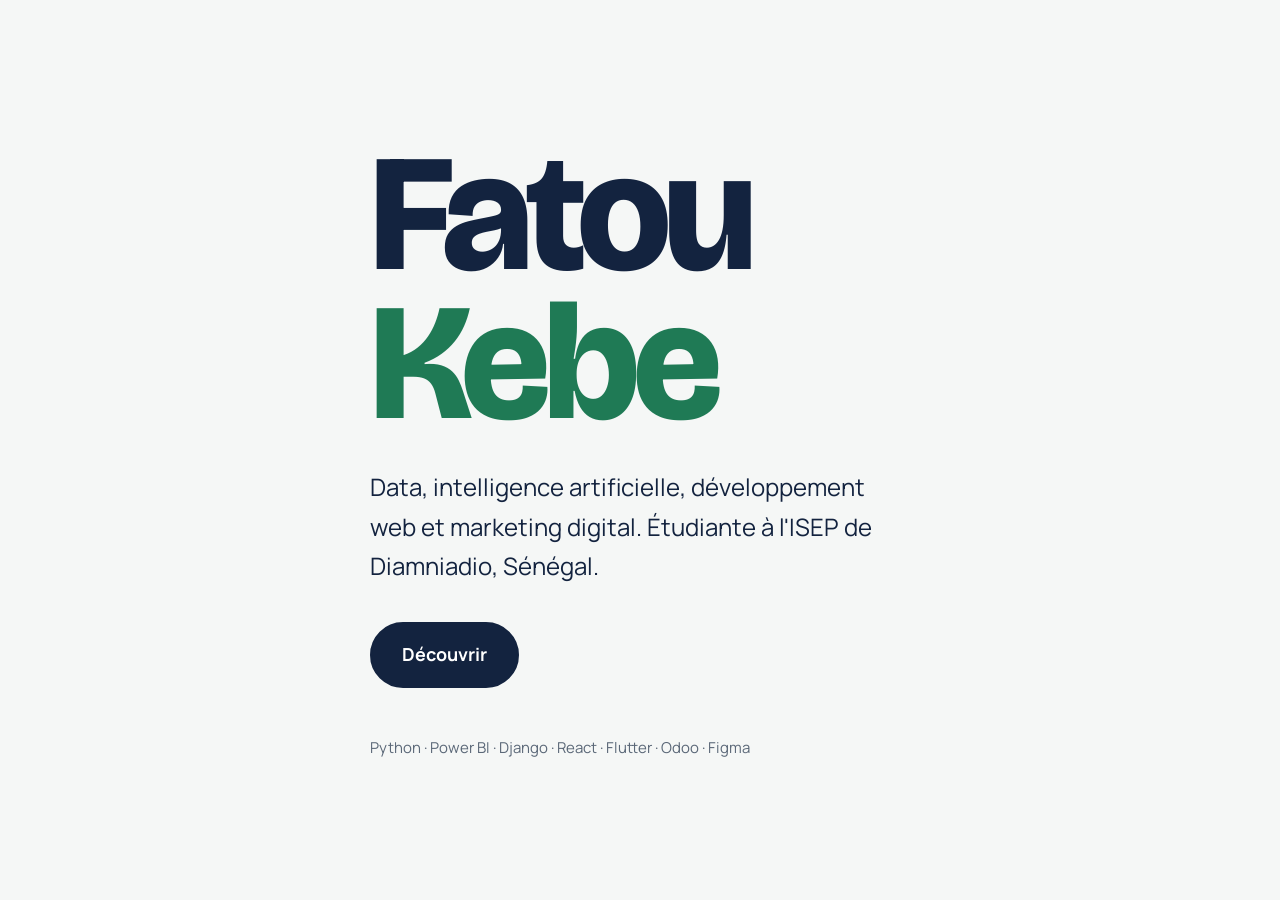
==== index.html @ 516ce87c "Nouveau portfolio : 5 pages, projets, competences, contact" ====
<!doctype html>
<html lang="fr">
<head>
<meta charset="utf-8">
<meta name="viewport" content="width=device-width, initial-scale=1">
<title>Fatou Kebe · Portfolio</title>
<meta name="description" content="Portfolio de Fatou Kebe, étudiante en Analyse de Performance Digitale à l'ISEP de Diamniadio : data, IA, développement web et mobile, ERP et marketing digital.">
<link rel="preconnect" href="https://fonts.googleapis.com">
<link rel="preconnect" href="https://fonts.gstatic.com" crossorigin>
<link href="https://fonts.googleapis.com/css2?family=Bricolage+Grotesque:opsz,wght@12..96,500;12..96,700;12..96,800&family=Manrope:wght@400;500;700&display=swap" rel="stylesheet">
<link rel="stylesheet" href="style.css">
</head>
<body>
<main class="splash">
  <div class="box">
    <h1>Fatou<span class="ln2">Kebe</span></h1>
    <p>Data, intelligence artificielle, développement web et marketing digital. Étudiante à l'ISEP de Diamniadio, Sénégal.</p>
    <a class="btn main" href="accueil.html">Découvrir</a>
    <div class="tags">Python · Power BI · Django · React · Flutter · Odoo · Figma</div>
  </div>
</main>
</body>
</html>
---- style.css ----
:root{
  --paper:#F5F7F6;
  --ink:#13233F;
  --muted:#5B6878;
  --baobab:#1F7A55;
  --sand:#E7DCC4;
  --line:#D6DDE3;
  --card:#FFFFFF;
}
*{box-sizing:border-box}
html{scroll-behavior:smooth}
@media (prefers-reduced-motion:reduce){html{scroll-behavior:auto}*{animation:none!important;transition:none!important}}
body{margin:0;background:var(--paper);color:var(--ink);font:400 17px/1.65 Manrope,system-ui,sans-serif}
a{color:var(--baobab);text-underline-offset:3px}
a:focus-visible,button:focus-visible{outline:3px solid var(--baobab);outline-offset:3px;border-radius:4px}
.wrap{max-width:1080px;margin:0 auto;padding:0 24px}
h1,h2,h3{font-family:"Bricolage Grotesque",sans-serif;line-height:1.1;margin:0}

/* nav */
nav{display:flex;justify-content:space-between;align-items:center;padding:22px 0}
nav .mark{font:800 20px "Bricolage Grotesque",sans-serif;color:var(--ink);text-decoration:none}
nav ul{display:flex;gap:22px;list-style:none;margin:0;padding:0}
nav ul a{color:var(--ink);text-decoration:none;font-weight:500}
nav ul a:hover{color:var(--baobab)}

/* hero */
.hero{padding:56px 0 72px;display:grid;grid-template-columns:1.5fr 1fr;gap:48px;align-items:end}
.hero h1{font-size:clamp(56px,10vw,132px);font-weight:800;letter-spacing:-.035em;line-height:.92}
.hero h1 span{display:block}
.hero h1 .ln2{color:var(--baobab)}
.hero .lead{font-size:20px;max-width:34ch;margin:0 0 22px}
.hero .where{color:var(--muted);margin:0 0 26px}
.btns{display:flex;flex-wrap:wrap;gap:12px}
.btn{display:inline-block;padding:12px 20px;border-radius:999px;font-weight:700;text-decoration:none;border:2px solid var(--ink);color:var(--ink)}
.btn.main{background:var(--ink);color:#fff}
.btn:hover{background:var(--baobab);border-color:var(--baobab);color:#fff}

/* figures strip */
.figures{border-top:2px solid var(--ink);border-bottom:1px solid var(--line);display:grid;grid-template-columns:repeat(3,1fr)}
.figures div{padding:22px 0}
.figures div+div{padding-left:24px;border-left:1px solid var(--line)}
.figures b{display:block;font:800 34px "Bricolage Grotesque",sans-serif}
.figures small{color:var(--muted);font-size:15px}

section{padding:88px 0 0}
.head{display:grid;grid-template-columns:1fr 2fr;gap:48px;margin-bottom:36px}
.head h2{font-size:clamp(34px,4.5vw,52px);letter-spacing:-.02em}
.head p{margin:6px 0 0;color:var(--muted);max-width:60ch}

/* projects */
.proj{display:grid;grid-template-columns:1fr 2fr;gap:48px;padding:30px 0;border-top:1px solid var(--line)}
.proj:last-child{border-bottom:1px solid var(--line)}
.proj h3{font-size:28px;letter-spacing:-.01em}
.proj .ctx{color:var(--muted);font-size:15px;margin-top:8px}
.proj p{margin:0 0 12px;max-width:62ch}
.stack{display:flex;flex-wrap:wrap;gap:8px;list-style:none;padding:0;margin:0}
.stack li{font-size:14px;font-weight:500;padding:3px 11px;border-radius:999px;background:var(--sand)}
.proj.feature{background:var(--ink);color:#fff;border:0;border-radius:20px;padding:40px;margin-bottom:8px}
.proj.feature .ctx{color:#B9C6D6}
.proj.feature .stack li{background:#25385C;color:#fff}
.proj.feature .num{font:800 64px/1 "Bricolage Grotesque",sans-serif;color:#7FD3A8;margin-top:22px}
.proj.feature .num small{display:block;font:500 14px Manrope,sans-serif;color:#B9C6D6;margin-top:6px}

/* skills */
.skills{display:grid;grid-template-columns:repeat(2,1fr);gap:0 48px}
.skill{padding:20px 0;border-top:1px solid var(--line)}
.skill h3{font-size:20px;margin-bottom:10px}

/* timeline */
.time{list-style:none;padding:0;margin:0;border-left:2px solid var(--ink)}
.time li{position:relative;padding:0 0 30px 28px}
.time li::before{content:"";position:absolute;left:-8px;top:8px;width:14px;height:14px;border-radius:50%;background:var(--paper);border:3px solid var(--baobab)}
.time .yr{font-weight:700;color:var(--baobab)}
.time h3{font-size:22px;margin:2px 0 4px}
.time p{margin:0;color:var(--muted)}

/* contact */
.contact{margin:96px 0 0;background:var(--baobab);color:#fff;border-radius:24px;padding:56px 48px;display:grid;grid-template-columns:1.2fr 1fr;gap:40px;align-items:center}
.contact h2{font-size:clamp(34px,5vw,56px);letter-spacing:-.02em}
.contact ul{list-style:none;margin:0;padding:0;font-size:18px}
.contact li{padding:10px 0;border-bottom:1px solid rgba(255,255,255,.35)}
.contact a{color:#fff;font-weight:700}
.contact span{display:block;font-size:14px;opacity:.8}
footer{padding:36px 0 48px;color:var(--muted);font-size:14px}

@media (max-width:820px){
  .hero,.head,.proj,.contact{grid-template-columns:1fr;gap:18px}
  .skills{grid-template-columns:1fr}
  .figures{grid-template-columns:1fr}
  .figures div+div{padding-left:0;border-left:0;border-top:1px solid var(--line)}
  nav ul{gap:14px;font-size:15px}
  .proj.feature{padding:28px 22px}
  .contact{padding:36px 24px}
  section{padding-top:64px}
}
@media (max-width:480px){nav{flex-direction:column;align-items:flex-start;gap:10px}nav ul{flex-wrap:wrap;gap:6px 16px}}

/* multi-page additions */
nav ul a[aria-current="page"]{color:var(--baobab);text-decoration:underline;text-decoration-thickness:2px}
.splash{min-height:100vh;display:grid;place-items:center;text-align:left;padding:24px}
.splash .box{max-width:900px}
.splash h1{font-size:clamp(64px,13vw,170px);font-weight:800;letter-spacing:-.04em;line-height:.9}
.splash h1 .ln2{display:block;color:var(--baobab)}
.splash p{font-size:clamp(18px,2.4vw,24px);max-width:36ch;margin:28px 0 36px}
.splash .btn.main{font-size:18px;padding:16px 30px}
.splash .tags{margin-top:48px;color:var(--muted);font-size:15px}
@media (prefers-reduced-motion:no-preference){
 .splash .box>*{animation:rise .7s cubic-bezier(.2,.7,.2,1) both}
 .splash .box>*:nth-child(2){animation-delay:.12s}.splash .box>*:nth-child(3){animation-delay:.24s}.splash .box>*:nth-child(4){animation-delay:.36s}
 @keyframes rise{from{opacity:0;transform:translateY(18px)}to{opacity:1;transform:none}}
}
.pagehead{padding:48px 0 8px}
.pagehead h1{font-size:clamp(48px,8vw,96px);font-weight:800;letter-spacing:-.03em}
.pagehead p{color:var(--muted);font-size:19px;max-width:58ch;margin:16px 0 0}
.about{display:grid;grid-template-columns:1fr 2fr;gap:48px;padding:72px 0 0}
.about h2{font-size:clamp(30px,4vw,44px)}
.about p{margin:0 0 14px;max-width:62ch}
.go{display:grid;grid-template-columns:repeat(3,1fr);gap:0;margin-top:72px;border-top:2px solid var(--ink)}
.go a{display:block;padding:26px 24px 26px 0;text-decoration:none;color:var(--ink);border-bottom:1px solid var(--line)}
.go a+a{padding-left:24px;border-left:1px solid var(--line)}
.go a b{display:block;font:700 26px "Bricolage Grotesque",sans-serif;margin-bottom:6px}
.go a span{color:var(--muted)}
.go a:hover b{color:var(--baobab)}
.skill p{margin:0 0 12px;color:var(--muted);font-size:16px;max-width:52ch}
.modules{margin-top:24px}
.modules dl{margin:0;display:grid;grid-template-columns:1fr 2fr;gap:0 48px}
.modules dt{font-weight:700;padding:16px 0;border-top:1px solid var(--line)}
.modules dd{margin:0;padding:16px 0;border-top:1px solid var(--line);color:var(--muted)}
.clist{list-style:none;margin:40px 0 0;padding:0;display:grid;grid-template-columns:repeat(2,1fr);gap:0 48px}
.clist li{padding:24px 0;border-top:1px solid var(--line)}
.clist .k{display:block;color:var(--muted);font-size:15px;margin-bottom:4px}
.clist a,.clist .v{font:700 24px "Bricolage Grotesque",sans-serif;color:var(--ink);text-decoration:none;word-break:break-word}
.clist a:hover{color:var(--baobab);text-decoration:underline}
.clist small{display:block;color:var(--muted);margin-top:6px}
@media (max-width:820px){.about,.modules dl,.clist{grid-template-columns:1fr;gap:12px}.modules dl{gap:0}.go{grid-template-columns:1fr}.go a+a{padding-left:0;border-left:0}}
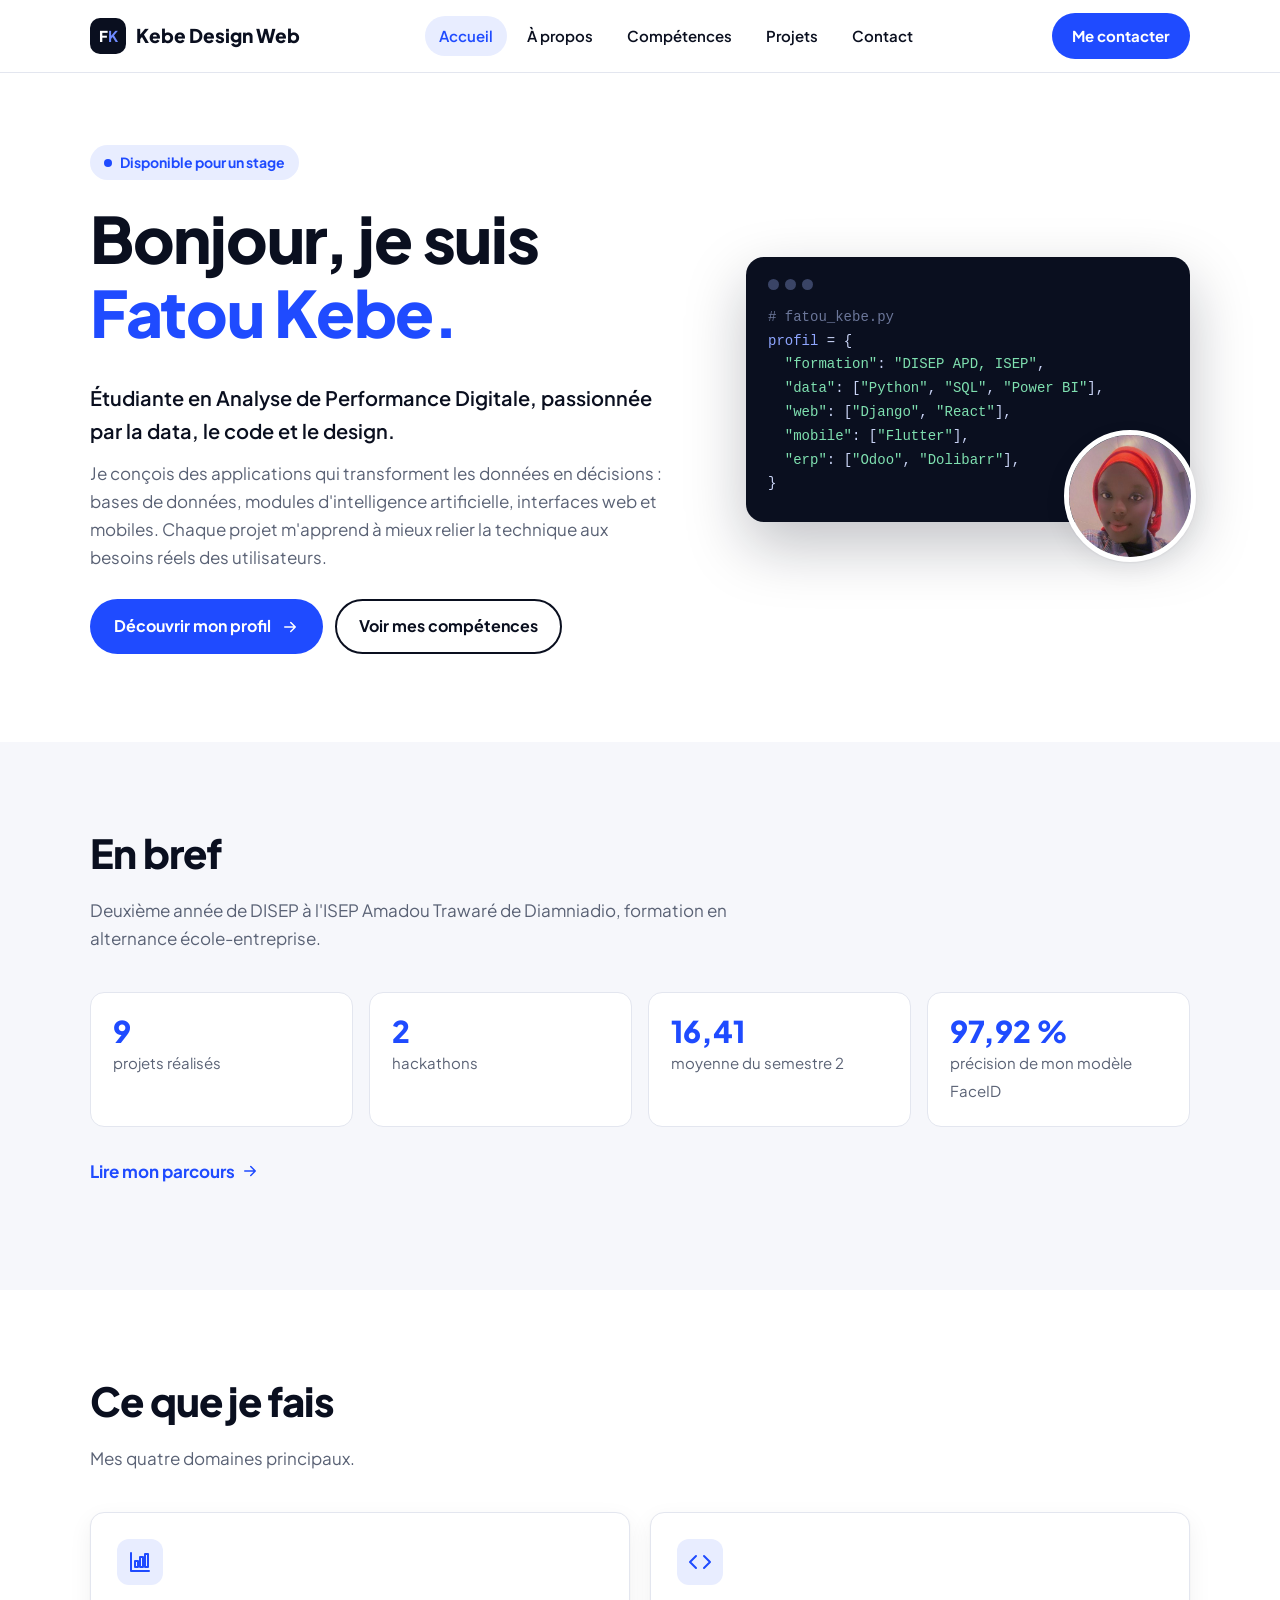
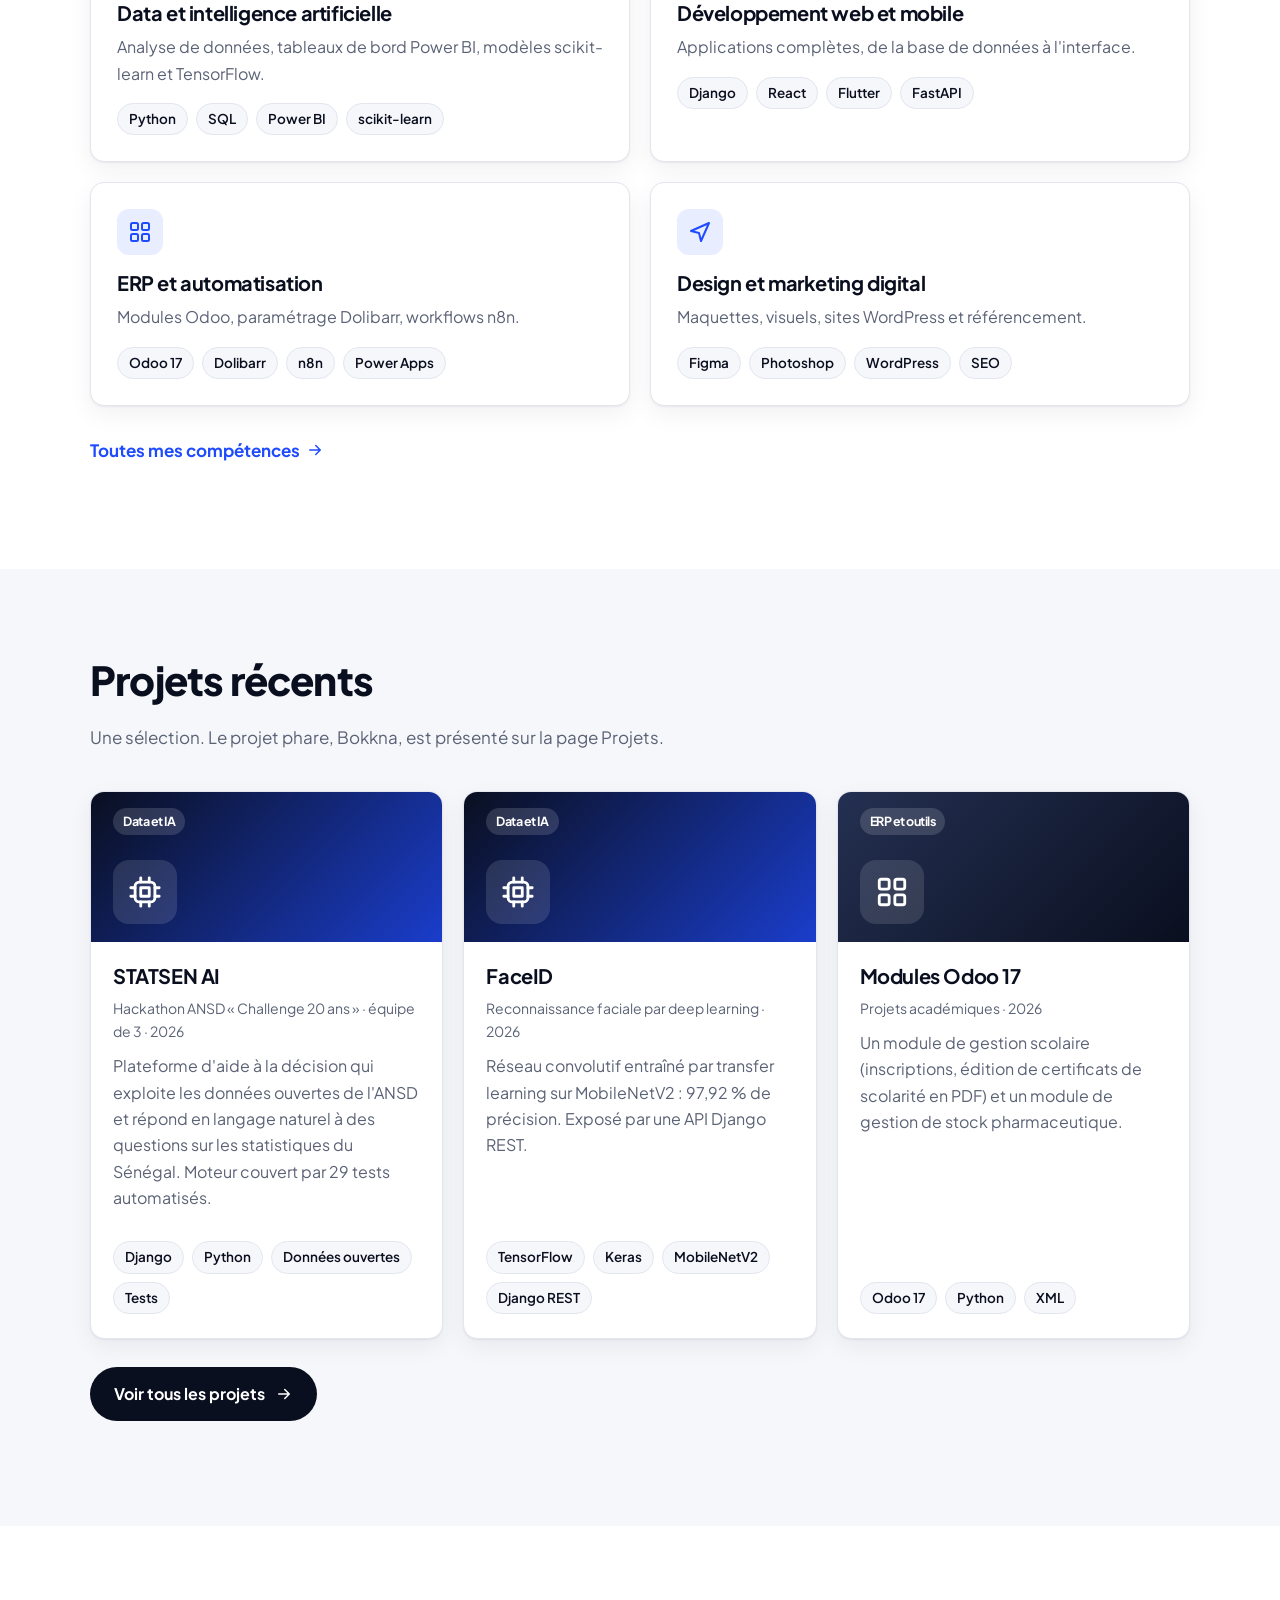
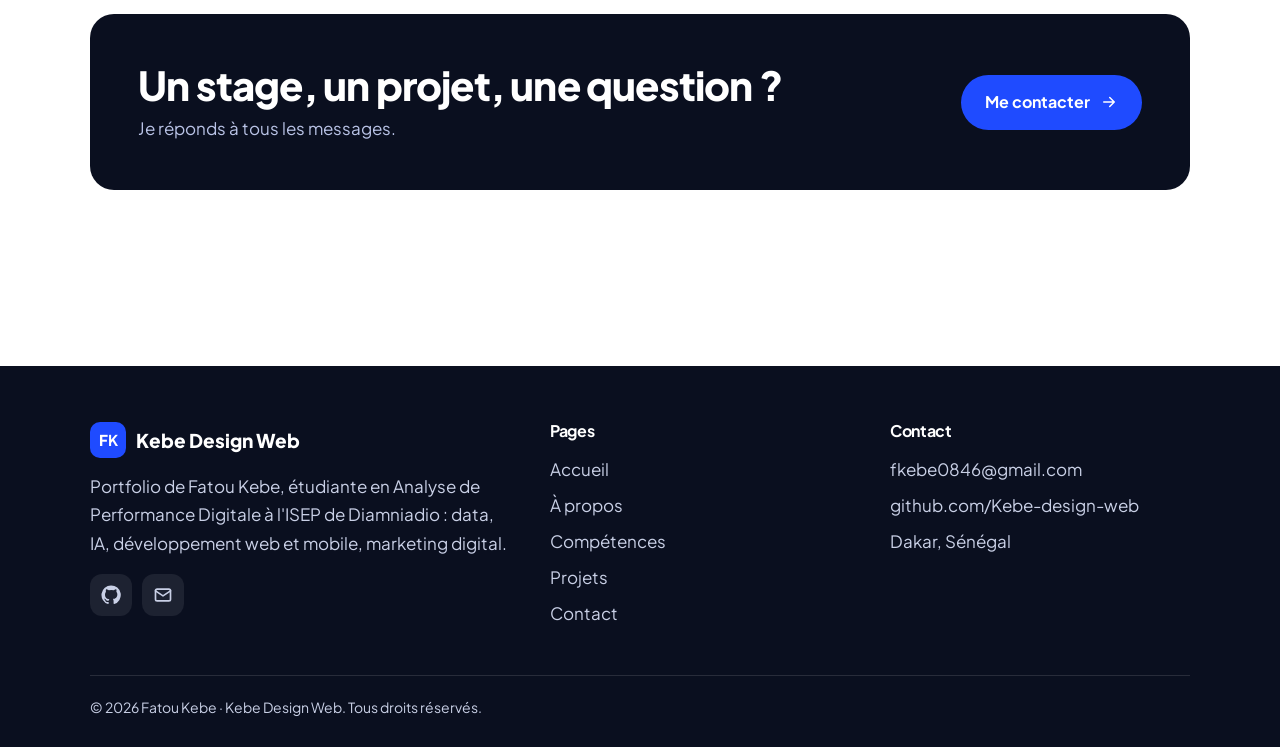
==== commit df8fd6a2: "Refonte Kebe Design Web : 5 pages, menu mobile, formulaire" ====
--- a/index.html
+++ b/index.html
@@ -3,21 +3,173 @@
 <head>
 <meta charset="utf-8">
 <meta name="viewport" content="width=device-width, initial-scale=1">
-<title>Fatou Kebe · Portfolio</title>
-<meta name="description" content="Portfolio de Fatou Kebe, étudiante en Analyse de Performance Digitale à l'ISEP de Diamniadio : data, IA, développement web et mobile, ERP et marketing digital.">
+<title>Kebe Design Web · Portfolio de Fatou Kebe</title>
+<meta name="description" content="Portfolio de Fatou Kebe : data, intelligence artificielle, développement web et mobile, ERP et marketing digital. Étudiante à l'ISEP de Diamniadio, Sénégal.">
+<meta name="author" content="Fatou Kebe">
+<meta property="og:title" content="Kebe Design Web · Portfolio de Fatou Kebe">
+<meta property="og:description" content="Portfolio de Fatou Kebe : data, intelligence artificielle, développement web et mobile, ERP et marketing digital. Étudiante à l'ISEP de Diamniadio, Sénégal.">
+<link rel="icon" href="data:image/svg+xml,%3Csvg xmlns='http://www.w3.org/2000/svg' viewBox='0 0 32 32'%3E%3Crect width='32' height='32' rx='8' fill='%230A0F1F'/%3E%3Ctext x='16' y='22' font-family='Arial' font-weight='bold' font-size='15' fill='%23fff' text-anchor='middle'%3EFK%3C/text%3E%3C/svg%3E">
 <link rel="preconnect" href="https://fonts.googleapis.com">
 <link rel="preconnect" href="https://fonts.gstatic.com" crossorigin>
-<link href="https://fonts.googleapis.com/css2?family=Bricolage+Grotesque:opsz,wght@12..96,500;12..96,700;12..96,800&family=Manrope:wght@400;500;700&display=swap" rel="stylesheet">
-<link rel="stylesheet" href="style.css">
+<link href="https://fonts.googleapis.com/css2?family=Plus+Jakarta+Sans:wght@400;600;700;800&display=swap" rel="stylesheet">
+<link rel="stylesheet" href="assets/css/style.css">
 </head>
 <body>
-<main class="splash">
-  <div class="box">
-    <h1>Fatou<span class="ln2">Kebe</span></h1>
-    <p>Data, intelligence artificielle, développement web et marketing digital. Étudiante à l'ISEP de Diamniadio, Sénégal.</p>
-    <a class="btn main" href="accueil.html">Découvrir</a>
-    <div class="tags">Python · Power BI · Django · React · Flutter · Odoo · Figma</div>
+<a class="skip" href="#contenu">Aller au contenu</a>
+
+<!-- En-tête commun -->
+<header class="site-header">
+  <div class="container header-inner">
+    <a class="logo" href="index.html" aria-label="Kebe Design Web, retour à l'accueil"><span class="logo-mark">F<b>K</b></span>Kebe Design Web</a>
+    <nav id="main-nav" class="main-nav" aria-label="Navigation principale">
+      <ul><li><a href="index.html" aria-current="page">Accueil</a></li><li><a href="about.html">À propos</a></li><li><a href="competences.html">Compétences</a></li><li><a href="projets.html">Projets</a></li><li><a href="contact.html">Contact</a></li><li class="mobile-cta"><a href="contact.html">Me contacter</a></li></ul>
+    </nav>
+    <a class="btn btn-primary header-cta" href="contact.html">Me contacter</a>
+    <button class="menu-toggle" type="button" aria-controls="main-nav" aria-expanded="false" aria-label="Ouvrir le menu"><svg viewBox="0 0 24 24" fill="none" stroke="currentColor" stroke-width="2" stroke-linecap="round" stroke-linejoin="round" aria-hidden="true"><path d="M4 7h16M4 12h16M4 17h16"/></svg></button>
   </div>
+</header>
+
+<main id="contenu">
+<section class="hero">
+  <div class="container hero-grid">
+    <div>
+      <span class="kicker"><i></i>Disponible pour un stage</span>
+      <h1>Bonjour, je suis <span>Fatou Kebe.</span></h1>
+      <p class="sub">Étudiante en Analyse de Performance Digitale, passionnée par la data, le code et le design.</p>
+      <p class="lead">Je conçois des applications qui transforment les données en décisions : bases de données, modules d'intelligence artificielle, interfaces web et mobiles. Chaque projet m'apprend à mieux relier la technique aux besoins réels des utilisateurs.</p>
+      <div class="btn-row">
+        <a class="btn btn-primary" href="about.html">Découvrir mon profil <svg viewBox="0 0 24 24" fill="none" stroke="currentColor" stroke-width="2" stroke-linecap="round" stroke-linejoin="round" aria-hidden="true"><path d="M5 12h14M13 6l6 6-6 6"/></svg></a>
+        <a class="btn btn-outline" href="competences.html">Voir mes compétences</a>
+      </div>
+    </div>
+    <div class="hero-visual" aria-hidden="true">
+      <div class="code-card">
+        <div class="dots"><i></i><i></i><i></i></div>
+        <div><span class="c"># fatou_kebe.py</span></div>
+        <div><span class="k">profil</span> = {</div>
+        <div>&nbsp;&nbsp;<span class="s">"formation"</span>: <span class="s">"DISEP APD, ISEP"</span>,</div>
+        <div>&nbsp;&nbsp;<span class="s">"data"</span>: [<span class="s">"Python"</span>, <span class="s">"SQL"</span>, <span class="s">"Power BI"</span>],</div>
+        <div>&nbsp;&nbsp;<span class="s">"web"</span>: [<span class="s">"Django"</span>, <span class="s">"React"</span>],</div>
+        <div>&nbsp;&nbsp;<span class="s">"mobile"</span>: [<span class="s">"Flutter"</span>],</div>
+        <div>&nbsp;&nbsp;<span class="s">"erp"</span>: [<span class="s">"Odoo"</span>, <span class="s">"Dolibarr"</span>],</div>
+        <div>}</div>
+      </div>
+      <img class="hero-photo" src="assets/images/fatou-kebe.jpg" alt="">
+    </div>
+  </div>
+</section>
+
+<section class="section alt" aria-labelledby="t-intro">
+  <div class="container">
+    <div class="section-head">
+      <h2 id="t-intro">En bref</h2>
+      <p>Deuxième année de DISEP à l'ISEP Amadou Trawaré de Diamniadio, formation en alternance école-entreprise.</p>
+    </div>
+    <div class="stats">
+      <div class="stat"><b>9</b><span>projets réalisés</span></div>
+      <div class="stat"><b>2</b><span>hackathons</span></div>
+      <div class="stat"><b>16,41</b><span>moyenne du semestre 2</span></div>
+      <div class="stat"><b>97,92 %</b><span>précision de mon modèle FaceID</span></div>
+    </div>
+    <p style="margin-top:24px"><a class="link-arrow" href="about.html">Lire mon parcours <svg viewBox="0 0 24 24" fill="none" stroke="currentColor" stroke-width="2" stroke-linecap="round" stroke-linejoin="round" aria-hidden="true"><path d="M5 12h14M13 6l6 6-6 6"/></svg></a></p>
+  </div>
+</section>
+
+<section class="section" aria-labelledby="t-comp">
+  <div class="container">
+    <div class="section-head">
+      <h2 id="t-comp">Ce que je fais</h2>
+      <p>Mes quatre domaines principaux.</p>
+    </div>
+    <div class="grid grid-2">
+      <div class="card"><div class="icon"><svg viewBox="0 0 24 24" fill="none" stroke="currentColor" stroke-width="2" stroke-linecap="round" stroke-linejoin="round" aria-hidden="true"><path d="M3 3v18h18"/><rect x="7" y="11" width="3" height="6"/><rect x="12" y="7" width="3" height="10"/><rect x="17" y="4" width="3" height="13"/></svg></div><h3>Data et intelligence artificielle</h3><p>Analyse de données, tableaux de bord Power BI, modèles scikit-learn et TensorFlow.</p><ul class="tags"><li>Python</li><li>SQL</li><li>Power BI</li><li>scikit-learn</li></ul></div>
+      <div class="card"><div class="icon"><svg viewBox="0 0 24 24" fill="none" stroke="currentColor" stroke-width="2" stroke-linecap="round" stroke-linejoin="round" aria-hidden="true"><polyline points="16 18 22 12 16 6"/><polyline points="8 6 2 12 8 18"/></svg></div><h3>Développement web et mobile</h3><p>Applications complètes, de la base de données à l'interface.</p><ul class="tags"><li>Django</li><li>React</li><li>Flutter</li><li>FastAPI</li></ul></div>
+      <div class="card"><div class="icon"><svg viewBox="0 0 24 24" fill="none" stroke="currentColor" stroke-width="2" stroke-linecap="round" stroke-linejoin="round" aria-hidden="true"><rect x="3" y="3" width="7" height="7" rx="1.5"/><rect x="14" y="3" width="7" height="7" rx="1.5"/><rect x="3" y="14" width="7" height="7" rx="1.5"/><rect x="14" y="14" width="7" height="7" rx="1.5"/></svg></div><h3>ERP et automatisation</h3><p>Modules Odoo, paramétrage Dolibarr, workflows n8n.</p><ul class="tags"><li>Odoo 17</li><li>Dolibarr</li><li>n8n</li><li>Power Apps</li></ul></div>
+      <div class="card"><div class="icon"><svg viewBox="0 0 24 24" fill="none" stroke="currentColor" stroke-width="2" stroke-linecap="round" stroke-linejoin="round" aria-hidden="true"><path d="M3 11l18-8-8 18-2-8-8-2z"/></svg></div><h3>Design et marketing digital</h3><p>Maquettes, visuels, sites WordPress et référencement.</p><ul class="tags"><li>Figma</li><li>Photoshop</li><li>WordPress</li><li>SEO</li></ul></div>
+    </div>
+    <p style="margin-top:24px"><a class="link-arrow" href="competences.html">Toutes mes compétences <svg viewBox="0 0 24 24" fill="none" stroke="currentColor" stroke-width="2" stroke-linecap="round" stroke-linejoin="round" aria-hidden="true"><path d="M5 12h14M13 6l6 6-6 6"/></svg></a></p>
+  </div>
+</section>
+
+<section class="section alt" aria-labelledby="t-proj">
+  <div class="container">
+    <div class="section-head">
+      <h2 id="t-proj">Projets récents</h2>
+      <p>Une sélection. Le projet phare, Bokkna, est présenté sur la page Projets.</p>
+    </div>
+    <div class="grid grid-3"><article class="card project" data-cat="data">
+  <div class="project-visual v-data" aria-hidden="true"><small>Data et IA</small><span class="pv-icon"><svg viewBox="0 0 24 24" fill="none" stroke="currentColor" stroke-width="2" stroke-linecap="round" stroke-linejoin="round" aria-hidden="true"><rect x="5" y="5" width="14" height="14" rx="3"/><path d="M9 9h6v6H9z"/><path d="M9 2v3M15 2v3M9 19v3M15 19v3M2 9h3M2 15h3M19 9h3M19 15h3"/></svg></span></div>
+  <div class="project-body">
+    <h3>STATSEN AI</h3>
+    <div class="meta">Hackathon ANSD « Challenge 20 ans » · équipe de 3 · 2026</div>
+    <p>Plateforme d'aide à la décision qui exploite les données ouvertes de l'ANSD et répond en langage naturel à des questions sur les statistiques du Sénégal. Moteur couvert par 29 tests automatisés.</p>
+    <ul class="tags"><li>Django</li><li>Python</li><li>Données ouvertes</li><li>Tests</li></ul>
+    
+    <!-- Pour ajouter le lien du dépôt : remplacer l'URL du bouton GitHub par https://github.com/Kebe-design-web/NOM-DU-DEPOT -->
+  </div>
+</article><article class="card project" data-cat="data">
+  <div class="project-visual v-data" aria-hidden="true"><small>Data et IA</small><span class="pv-icon"><svg viewBox="0 0 24 24" fill="none" stroke="currentColor" stroke-width="2" stroke-linecap="round" stroke-linejoin="round" aria-hidden="true"><rect x="5" y="5" width="14" height="14" rx="3"/><path d="M9 9h6v6H9z"/><path d="M9 2v3M15 2v3M9 19v3M15 19v3M2 9h3M2 15h3M19 9h3M19 15h3"/></svg></span></div>
+  <div class="project-body">
+    <h3>FaceID</h3>
+    <div class="meta">Reconnaissance faciale par deep learning · 2026</div>
+    <p>Réseau convolutif entraîné par transfer learning sur MobileNetV2 : 97,92 % de précision. Exposé par une API Django REST.</p>
+    <ul class="tags"><li>TensorFlow</li><li>Keras</li><li>MobileNetV2</li><li>Django REST</li></ul>
+    
+    <!-- Pour ajouter le lien du dépôt : remplacer l'URL du bouton GitHub par https://github.com/Kebe-design-web/NOM-DU-DEPOT -->
+  </div>
+</article><article class="card project" data-cat="erp">
+  <div class="project-visual v-erp" aria-hidden="true"><small>ERP et outils</small><span class="pv-icon"><svg viewBox="0 0 24 24" fill="none" stroke="currentColor" stroke-width="2" stroke-linecap="round" stroke-linejoin="round" aria-hidden="true"><rect x="3" y="3" width="7" height="7" rx="1.5"/><rect x="14" y="3" width="7" height="7" rx="1.5"/><rect x="3" y="14" width="7" height="7" rx="1.5"/><rect x="14" y="14" width="7" height="7" rx="1.5"/></svg></span></div>
+  <div class="project-body">
+    <h3>Modules Odoo 17</h3>
+    <div class="meta">Projets académiques · 2026</div>
+    <p>Un module de gestion scolaire (inscriptions, édition de certificats de scolarité en PDF) et un module de gestion de stock pharmaceutique.</p>
+    <ul class="tags"><li>Odoo 17</li><li>Python</li><li>XML</li></ul>
+    
+    <!-- Pour ajouter le lien du dépôt : remplacer l'URL du bouton GitHub par https://github.com/Kebe-design-web/NOM-DU-DEPOT -->
+  </div>
+</article></div>
+    <p style="margin-top:28px"><a class="btn btn-dark" href="projets.html">Voir tous les projets <svg viewBox="0 0 24 24" fill="none" stroke="currentColor" stroke-width="2" stroke-linecap="round" stroke-linejoin="round" aria-hidden="true"><path d="M5 12h14M13 6l6 6-6 6"/></svg></a></p>
+  </div>
+</section>
+
+<section class="section">
+  <div class="container">
+    <div class="cta-band">
+      <div><h2>Un stage, un projet, une question ?</h2><p>Je réponds à tous les messages.</p></div>
+      <a class="btn btn-primary" href="contact.html">Me contacter <svg viewBox="0 0 24 24" fill="none" stroke="currentColor" stroke-width="2" stroke-linecap="round" stroke-linejoin="round" aria-hidden="true"><path d="M5 12h14M13 6l6 6-6 6"/></svg></a>
+    </div>
+  </div>
+</section>
 </main>
+
+<!-- Pied de page commun -->
+<footer class="site-footer">
+  <div class="container">
+    <div class="footer-grid">
+      <div>
+        <a class="logo" href="index.html"><span class="logo-mark">F<b>K</b></span>Kebe Design Web</a>
+        <p style="margin-top:14px;max-width:38ch">Portfolio de Fatou Kebe, étudiante en Analyse de Performance Digitale à l'ISEP de Diamniadio : data, IA, développement web et mobile, marketing digital.</p>
+        <div class="socials">
+          <a href="https://github.com/Kebe-design-web" aria-label="GitHub de Fatou Kebe"><svg viewBox="0 0 24 24" fill="currentColor" aria-hidden="true"><path d="M12 .5a11.5 11.5 0 0 0-3.6 22.4c.6.1.8-.3.8-.6v-2c-3.2.7-3.9-1.5-3.9-1.5-.5-1.3-1.3-1.7-1.3-1.7-1-.7.1-.7.1-.7 1.2.1 1.8 1.2 1.8 1.2 1 1.8 2.8 1.3 3.5 1 .1-.8.4-1.3.7-1.6-2.6-.3-5.3-1.3-5.3-5.7 0-1.3.5-2.3 1.2-3.1-.1-.3-.5-1.5.1-3.1 0 0 1-.3 3.3 1.2a11.4 11.4 0 0 1 6 0C17.3 4.6 18.3 5 18.3 5c.6 1.6.2 2.8.1 3.1.8.8 1.2 1.9 1.2 3.1 0 4.4-2.7 5.4-5.3 5.7.4.4.8 1.1.8 2.2v3.2c0 .3.2.7.8.6A11.5 11.5 0 0 0 12 .5z"/></svg></a>
+          <a href="mailto:fkebe0846@gmail.com" aria-label="Envoyer un e-mail à Fatou Kebe"><svg viewBox="0 0 24 24" fill="none" stroke="currentColor" stroke-width="2" stroke-linecap="round" stroke-linejoin="round" aria-hidden="true"><rect x="3" y="5" width="18" height="14" rx="2"/><path d="M3 7l9 6 9-6"/></svg></a>
+        </div>
+      </div>
+      <div>
+        <h3>Pages</h3>
+        <ul><li><a href="index.html">Accueil</a></li><li><a href="about.html">À propos</a></li><li><a href="competences.html">Compétences</a></li><li><a href="projets.html">Projets</a></li><li><a href="contact.html">Contact</a></li></ul>
+      </div>
+      <div>
+        <h3>Contact</h3>
+        <ul>
+          <li><a href="mailto:fkebe0846@gmail.com">fkebe0846@gmail.com</a></li>
+          <li><a href="https://github.com/Kebe-design-web">github.com/Kebe-design-web</a></li>
+          <li>Dakar, Sénégal</li>
+        </ul>
+      </div>
+    </div>
+    <div class="footer-bottom">© <span id="year">2026</span> Fatou Kebe · Kebe Design Web. Tous droits réservés.</div>
+  </div>
+</footer>
+<script src="assets/js/main.js"></script>
 </body>
 </html>
--- a/assets/css/style.css
+++ b/assets/css/style.css
@@ -0,0 +1,238 @@
+/* =========================================================
+   Kebe Design Web · feuille de style commune à toutes les pages
+   Palette : blanc, noir profond, bleu électrique
+   ========================================================= */
+:root{
+  --white:#FFFFFF;
+  --bg:#F6F7FB;          /* fond des sections alternées */
+  --ink:#0A0F1F;         /* noir profond (texte, en-tête) */
+  --muted:#5A6275;       /* texte secondaire */
+  --blue:#1F4BFF;        /* bleu électrique (actions) */
+  --blue-dark:#1436C7;
+  --blue-soft:#E8EDFF;   /* fonds de badges et d'icônes */
+  --line:#E3E6EF;
+  --radius:14px;
+  --shadow:0 1px 2px rgba(10,15,31,.06),0 8px 24px rgba(10,15,31,.06);
+  --font:"Plus Jakarta Sans",system-ui,-apple-system,"Segoe UI",sans-serif;
+}
+*{box-sizing:border-box}
+html{scroll-behavior:smooth}
+body{margin:0;background:var(--white);color:var(--ink);font:400 17px/1.65 var(--font);-webkit-font-smoothing:antialiased}
+img{max-width:100%;display:block}
+[hidden]{display:none!important}
+a{color:var(--blue)}
+h1,h2,h3{line-height:1.15;margin:0 0 .5em;letter-spacing:-.02em}
+h1{font-size:clamp(38px,6vw,64px);font-weight:800}
+h2{font-size:clamp(28px,3.6vw,40px);font-weight:800}
+h3{font-size:20px;font-weight:700}
+p{margin:0 0 1em}
+.container{width:100%;max-width:1140px;margin:0 auto;padding:0 20px}
+.section{padding:88px 0}
+.section.alt{background:var(--bg)}
+.section-head{max-width:640px;margin-bottom:40px}
+.section-head p{color:var(--muted)}
+.muted{color:var(--muted)}
+.skip{position:absolute;left:-999px;top:8px;background:var(--ink);color:#fff;padding:8px 14px;border-radius:8px;z-index:100}
+.skip:focus{left:12px}
+:focus-visible{outline:3px solid var(--blue);outline-offset:3px;border-radius:6px}
+
+/* ---------- Boutons ---------- */
+.btn{display:inline-flex;align-items:center;gap:10px;min-height:48px;padding:12px 22px;border-radius:999px;font-weight:700;font-size:16px;text-decoration:none;border:2px solid transparent;cursor:pointer;transition:background .2s,color .2s,border-color .2s,transform .2s;font-family:inherit}
+.btn svg{width:18px;height:18px}
+.btn-primary{background:var(--blue);color:#fff}
+.btn-primary:hover{background:var(--blue-dark);transform:translateY(-1px)}
+.btn-dark{background:var(--ink);color:#fff}
+.btn-dark:hover{background:#000;transform:translateY(-1px)}
+.btn-outline{border-color:var(--ink);color:var(--ink);background:transparent}
+.btn-outline:hover{background:var(--ink);color:#fff}
+.btn-row{display:flex;flex-wrap:wrap;gap:12px}
+
+/* ---------- En-tête et menu ---------- */
+.site-header{position:sticky;top:0;z-index:50;background:rgba(255,255,255,.92);backdrop-filter:blur(10px);border-bottom:1px solid var(--line)}
+.header-inner{display:flex;align-items:center;justify-content:space-between;height:72px;gap:16px}
+.logo{display:flex;align-items:center;gap:10px;font-weight:800;font-size:19px;color:var(--ink);text-decoration:none}
+.logo-mark{display:flex;align-items:center;justify-content:center;flex:none;width:36px;height:36px;border-radius:10px;background:var(--ink);color:#fff;font-size:15px}
+.logo-mark b{color:#6F8BFF}
+.main-nav ul{display:flex;gap:6px;list-style:none;margin:0;padding:0}
+.main-nav a{display:block;padding:8px 14px;border-radius:999px;color:var(--ink);text-decoration:none;font-weight:600;font-size:15px}
+.main-nav a:hover{background:var(--bg)}
+.main-nav a[aria-current="page"]{background:var(--blue-soft);color:var(--blue)}
+.header-cta{min-height:42px;padding:9px 18px;font-size:15px}
+.menu-toggle{display:none;width:44px;height:44px;border:1px solid var(--line);border-radius:12px;background:#fff;cursor:pointer;align-items:center;justify-content:center}
+.menu-toggle svg{width:22px;height:22px}
+
+@media (max-width:900px){
+  .menu-toggle{display:inline-flex}
+  .header-cta{display:none}
+  .main-nav{position:absolute;top:72px;left:0;right:0;background:#fff;border-bottom:1px solid var(--line);box-shadow:var(--shadow);display:none}
+  .main-nav.open{display:block}
+  .main-nav ul{flex-direction:column;padding:12px 20px 20px;gap:4px}
+  .main-nav a{padding:14px 16px;font-size:17px}
+  .main-nav .mobile-cta{display:block;margin-top:8px}
+}
+.main-nav .mobile-cta{display:none}
+.main-nav .mobile-cta a{background:var(--blue);color:#fff;text-align:center}
+
+/* ---------- Hero accueil ---------- */
+.hero{padding:72px 0 88px}
+.hero-grid{display:grid;grid-template-columns:1.25fr 1fr;gap:56px;align-items:center}
+.hero .kicker{display:inline-flex;align-items:center;gap:8px;padding:6px 14px;border-radius:999px;background:var(--blue-soft);color:var(--blue);font-weight:700;font-size:14px;margin-bottom:22px}
+.hero .kicker i{width:8px;height:8px;border-radius:50%;background:var(--blue)}
+.hero h1 span{color:var(--blue)}
+.hero .sub{font-size:20px;font-weight:600;margin-bottom:12px}
+.hero .lead{color:var(--muted);max-width:56ch;margin-bottom:28px}
+/* visuel : photo + fenêtre de code */
+.hero-visual{position:relative;padding:20px 0 40px 20px}
+.code-card{background:var(--ink);color:#C9D3F5;border-radius:18px;padding:22px 22px 26px;font:500 14px/1.7 ui-monospace,SFMono-Regular,Menlo,monospace;box-shadow:0 24px 60px rgba(10,15,31,.25)}
+.code-card .dots{display:flex;gap:6px;margin-bottom:16px}
+.code-card .dots i{width:11px;height:11px;border-radius:50%;background:#3A4466}
+.code-card .k{color:#8FA6FF}.code-card .s{color:#7FE0B0}.code-card .c{color:#6B7699}
+.hero-photo{position:absolute;right:-6px;bottom:0;width:132px;height:132px;border-radius:50%;border:5px solid #fff;box-shadow:var(--shadow);object-fit:cover;background:#fff}
+
+/* ---------- Bande de chiffres ---------- */
+.stats{display:grid;grid-template-columns:repeat(4,1fr);gap:16px}
+.stat{background:#fff;border:1px solid var(--line);border-radius:var(--radius);padding:22px}
+.stat b{display:block;font-size:30px;font-weight:800;color:var(--blue);line-height:1.1}
+.stat span{color:var(--muted);font-size:15px}
+
+/* ---------- Cartes génériques ---------- */
+.grid{display:grid;gap:20px}
+.grid-2{grid-template-columns:repeat(2,1fr)}
+.grid-3{grid-template-columns:repeat(3,1fr)}
+.card{background:#fff;border:1px solid var(--line);border-radius:var(--radius);padding:26px;box-shadow:var(--shadow);transition:transform .2s,box-shadow .2s,border-color .2s}
+.card:hover{transform:translateY(-3px);border-color:#C9D3FF;box-shadow:0 2px 4px rgba(10,15,31,.06),0 16px 36px rgba(31,75,255,.10)}
+.icon{display:grid;place-items:center;width:46px;height:46px;border-radius:12px;background:var(--blue-soft);color:var(--blue);margin-bottom:16px}
+.icon svg{width:24px;height:24px}
+.card p{color:var(--muted);font-size:16px}
+.tags{display:flex;flex-wrap:wrap;gap:8px;list-style:none;padding:0;margin:0}
+.tags li{font-size:13.5px;font-weight:600;padding:4px 11px;border-radius:999px;background:var(--bg);border:1px solid var(--line)}
+.link-arrow{display:inline-flex;align-items:center;gap:6px;font-weight:700;text-decoration:none;margin-top:6px}
+.link-arrow:hover{text-decoration:underline}
+
+/* ---------- Projets ---------- */
+.filters{display:flex;flex-wrap:wrap;gap:8px;margin-bottom:28px}
+.filter{min-height:42px;padding:8px 16px;border-radius:999px;border:1px solid var(--line);background:#fff;font:600 15px var(--font);color:var(--ink);cursor:pointer}
+.filter[aria-pressed="true"]{background:var(--ink);color:#fff;border-color:var(--ink)}
+.project{display:flex;flex-direction:column;padding:0;overflow:hidden}
+.project-visual{height:150px;display:flex;align-items:flex-end;padding:18px 22px;color:#fff;font-weight:800;font-size:24px;letter-spacing:-.02em;background:var(--ink);position:relative}
+.project-visual small{position:absolute;top:16px;left:22px;font-size:12.5px;font-weight:700;padding:3px 10px;border-radius:999px;background:rgba(255,255,255,.14)}
+.v-data{background:linear-gradient(135deg,#0A0F1F 0%,#1F4BFF 130%)}
+.v-web{background:linear-gradient(135deg,#1436C7 0%,#0A0F1F 110%)}
+.v-mobile{background:linear-gradient(135deg,#0A0F1F 30%,#3D5BFF 140%)}
+.v-erp{background:linear-gradient(135deg,#243052 0%,#0A0F1F 100%)}
+.project-body{padding:22px 22px 24px;display:flex;flex-direction:column;flex:1}
+.project-body .meta{font-size:14px;color:var(--muted);margin-bottom:10px}
+.project-body .tags{margin-top:auto;padding-top:14px}
+.project-actions{display:flex;gap:10px;margin-top:16px;flex-wrap:wrap}
+.project-actions .btn{min-height:40px;padding:8px 16px;font-size:14px}
+.empty{text-align:center;padding:48px 20px;border:2px dashed var(--line);border-radius:var(--radius);color:var(--muted)}
+.feature-big{grid-column:1/-1;display:grid;grid-template-columns:1fr 1.3fr}
+.feature-big .project-visual{height:auto;min-height:220px;font-size:34px}
+
+/* ---------- Compétences ---------- */
+.skill-cat{margin-bottom:56px}
+.skill-cat > h2{font-size:26px;display:flex;align-items:center;gap:12px}
+.skill-cat > h2 .icon{margin:0;width:40px;height:40px}
+.skill-cat > p{color:var(--muted);max-width:64ch;margin-bottom:22px}
+.skill-card h3{margin-bottom:6px}
+.skill-card .tags{margin-top:12px}
+.learning{background:var(--ink);color:#fff;border-radius:20px;padding:36px}
+.learning p{color:#B9C3E6}
+.learning .tags li{background:rgba(255,255,255,.08);border-color:rgba(255,255,255,.15);color:#fff}
+.modules{width:100%;border-collapse:collapse;background:#fff;border-radius:var(--radius);overflow:hidden;box-shadow:var(--shadow)}
+.modules th,.modules td{text-align:left;padding:16px 20px;border-bottom:1px solid var(--line);vertical-align:top}
+.modules th{width:28%;font-weight:700}
+.modules td{color:var(--muted)}
+
+/* ---------- À propos ---------- */
+.about-grid{display:grid;grid-template-columns:300px 1fr;gap:56px;align-items:start}
+.about-photo{border-radius:24px;width:100%;aspect-ratio:1;object-fit:cover;box-shadow:var(--shadow);background:var(--bg)}
+.timeline{list-style:none;margin:0;padding:0;border-left:2px solid var(--line)}
+.timeline li{position:relative;padding:0 0 28px 26px}
+.timeline li::before{content:"";position:absolute;left:-7px;top:7px;width:12px;height:12px;border-radius:50%;background:var(--blue);box-shadow:0 0 0 4px var(--blue-soft)}
+.timeline .yr{font-weight:700;color:var(--blue);font-size:14px}
+.timeline h3{margin:2px 0 4px;font-size:18px}
+.timeline p{color:var(--muted);margin:0;font-size:16px}
+
+/* ---------- Contact ---------- */
+.contact-grid{display:grid;grid-template-columns:1fr 1.15fr;gap:40px;align-items:start}
+.contact-list{display:grid;gap:14px}
+.contact-item{display:flex;gap:16px;align-items:center;padding:18px 20px}
+.contact-item .icon{margin:0;flex:none}
+.contact-item .k{font-size:14px;color:var(--muted);display:block}
+.contact-item a,.contact-item .v{font-weight:700;color:var(--ink);text-decoration:none;word-break:break-word}
+.contact-item a:hover{color:var(--blue);text-decoration:underline}
+.contact-item.todo{border-style:dashed;box-shadow:none}
+.contact-item.todo .v{color:var(--muted);font-weight:600}
+form .field{margin-bottom:18px}
+form label{display:block;font-weight:700;font-size:15px;margin-bottom:6px}
+form input,form textarea{width:100%;min-height:48px;padding:12px 14px;border:1.5px solid var(--line);border-radius:12px;font:400 16px var(--font);color:var(--ink);background:#fff}
+form textarea{min-height:150px;resize:vertical}
+form input:focus,form textarea:focus{outline:none;border-color:var(--blue);box-shadow:0 0 0 4px var(--blue-soft)}
+form .invalid input,form .invalid textarea{border-color:#D33A3A}
+form .error{display:none;color:#B42323;font-size:14px;margin-top:6px}
+form .invalid .error{display:block}
+.check{display:flex;gap:10px;align-items:flex-start;font-weight:500!important;font-size:15px!important}
+.check input{width:20px;min-height:20px;height:20px;margin-top:3px;flex:none}
+.form-status{margin-top:14px;padding:14px 16px;border-radius:12px;background:var(--blue-soft);color:var(--blue-dark);font-weight:600;display:none}
+.form-status.show{display:block}
+
+/* ---------- Bandeau d'appel à l'action ---------- */
+.cta-band{background:var(--ink);color:#fff;border-radius:24px;padding:48px;display:flex;justify-content:space-between;align-items:center;gap:24px;flex-wrap:wrap}
+.cta-band h2{margin:0 0 6px}
+.cta-band p{margin:0;color:#B9C3E6}
+
+/* ---------- En-tête de page intérieure ---------- */
+.page-hero{padding:64px 0 24px}
+.page-hero p{color:var(--muted);font-size:19px;max-width:60ch}
+.crumb{font-size:14px;color:var(--muted);margin-bottom:14px}
+.crumb a{color:var(--muted)}
+
+/* ---------- Pied de page ---------- */
+.site-footer{background:var(--ink);color:#C9D0E6;padding:56px 0 28px;margin-top:88px}
+.footer-grid{display:grid;grid-template-columns:1.4fr 1fr 1fr;gap:40px}
+.site-footer .logo{color:#fff}
+.site-footer .logo-mark{background:var(--blue)}
+.site-footer .logo-mark b{color:#fff}
+.site-footer h3{color:#fff;font-size:16px;margin-bottom:14px}
+.site-footer ul{list-style:none;margin:0;padding:0}
+.site-footer li{margin-bottom:8px}
+.site-footer a{color:#C9D0E6;text-decoration:none}
+.site-footer a:hover{color:#fff;text-decoration:underline}
+.socials{display:flex;gap:10px;margin-top:16px}
+.socials a{display:grid;place-items:center;width:42px;height:42px;border-radius:12px;background:rgba(255,255,255,.08)}
+.socials a:hover{background:var(--blue)}
+.socials svg{width:20px;height:20px}
+.footer-bottom{border-top:1px solid rgba(255,255,255,.12);margin-top:40px;padding-top:20px;font-size:14px}
+
+/* ---------- Responsive ---------- */
+@media (max-width:980px){
+  .hero-grid,.about-grid,.contact-grid{grid-template-columns:1fr;gap:40px}
+  .grid-3{grid-template-columns:repeat(2,1fr)}
+  .stats{grid-template-columns:repeat(2,1fr)}
+  .feature-big{grid-template-columns:1fr}
+  .about-grid .about-photo{max-width:260px}
+  .footer-grid{grid-template-columns:1fr 1fr}
+}
+@media (max-width:640px){
+  body{font-size:16px}
+  .section{padding:64px 0}
+  .grid-2,.grid-3{grid-template-columns:1fr}
+  .hero{padding:40px 0 64px}
+  .hero-visual{padding:10px 0 40px}
+  .hero-photo{width:104px;height:104px;right:0}
+  .cta-band{padding:32px 24px}
+  .footer-grid{grid-template-columns:1fr}
+  .modules th,.modules td{display:block;width:100%}
+  .modules th{border-bottom:0;padding-bottom:4px}
+  .btn-row .btn{width:100%;justify-content:center}
+}
+@media (prefers-reduced-motion:reduce){
+  html{scroll-behavior:auto}
+  *{transition:none!important;animation:none!important}
+}
+
+.link-arrow svg{width:18px;height:18px}
+.pv-icon{display:grid;place-items:center;width:64px;height:64px;border-radius:16px;background:rgba(255,255,255,.12)}
+.pv-icon svg{width:34px;height:34px}
+.feature-big .pv-icon{width:88px;height:88px}.feature-big .pv-icon svg{width:46px;height:46px}
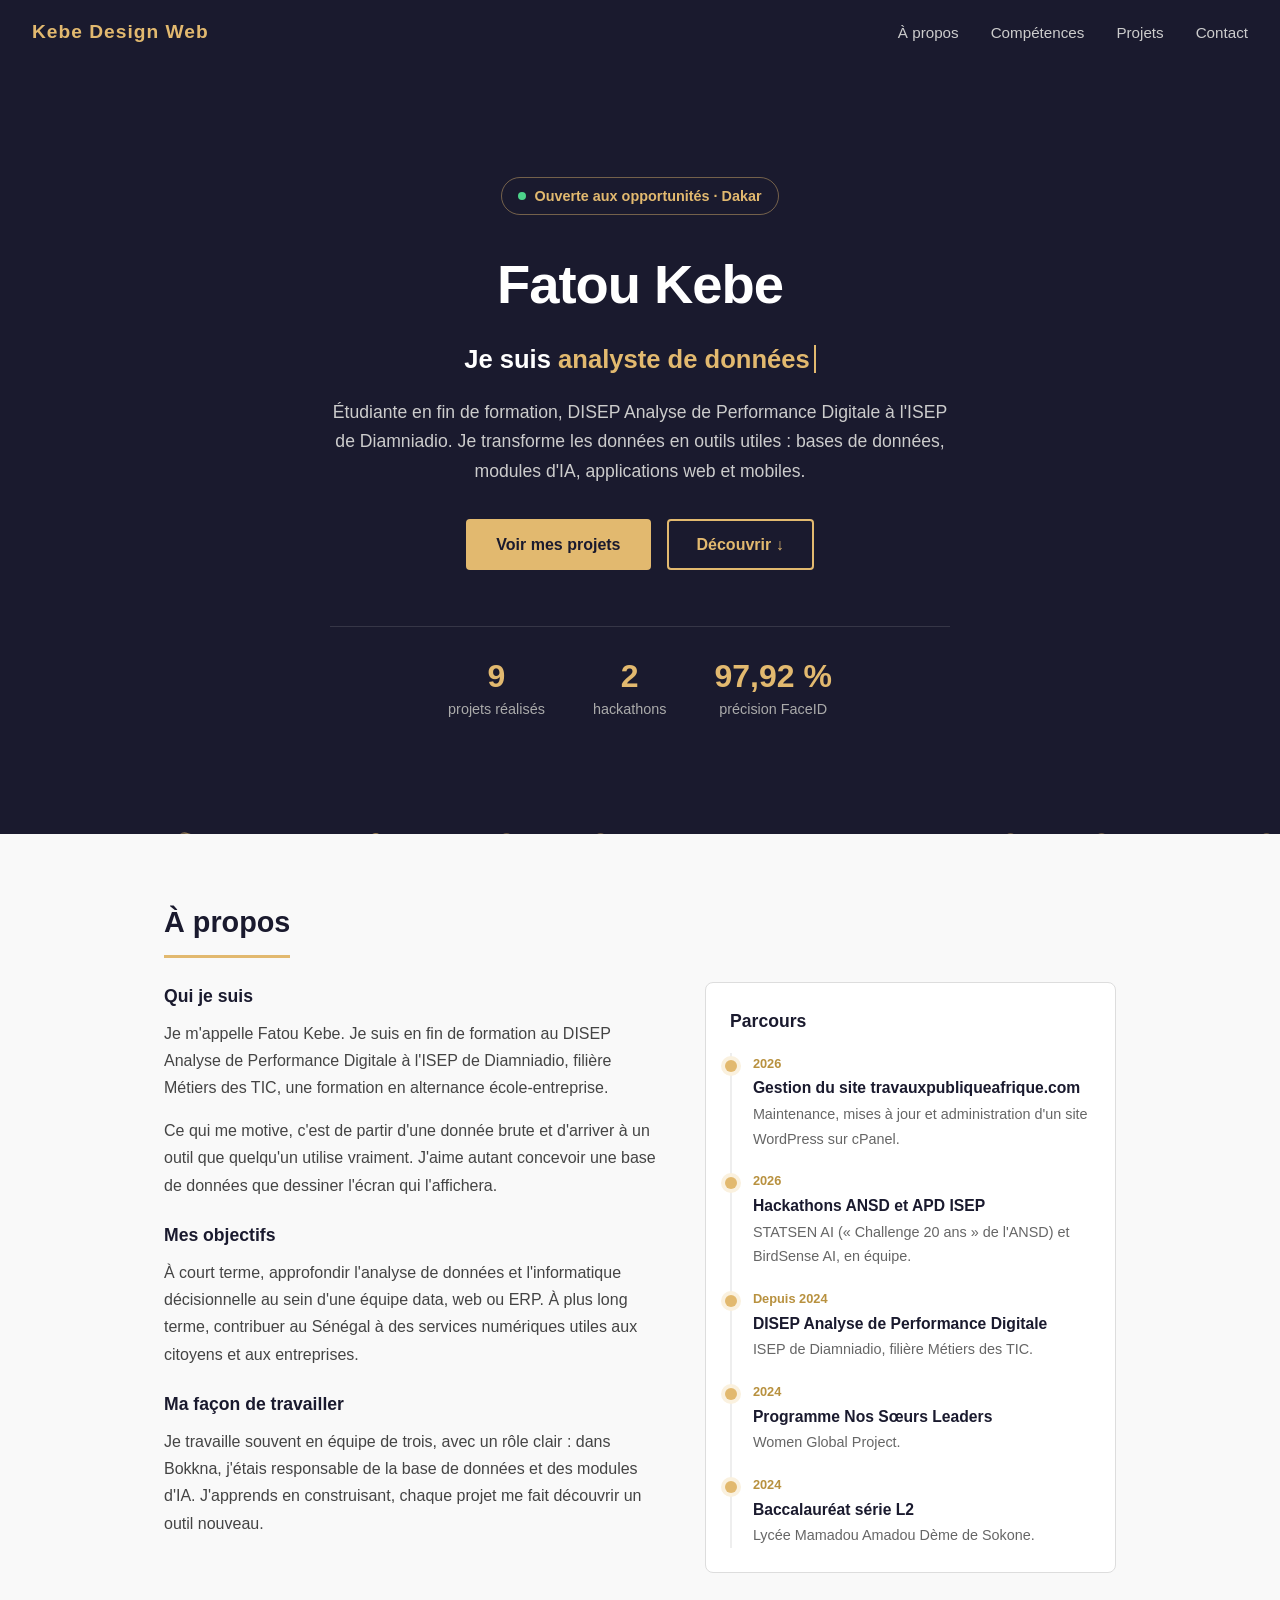
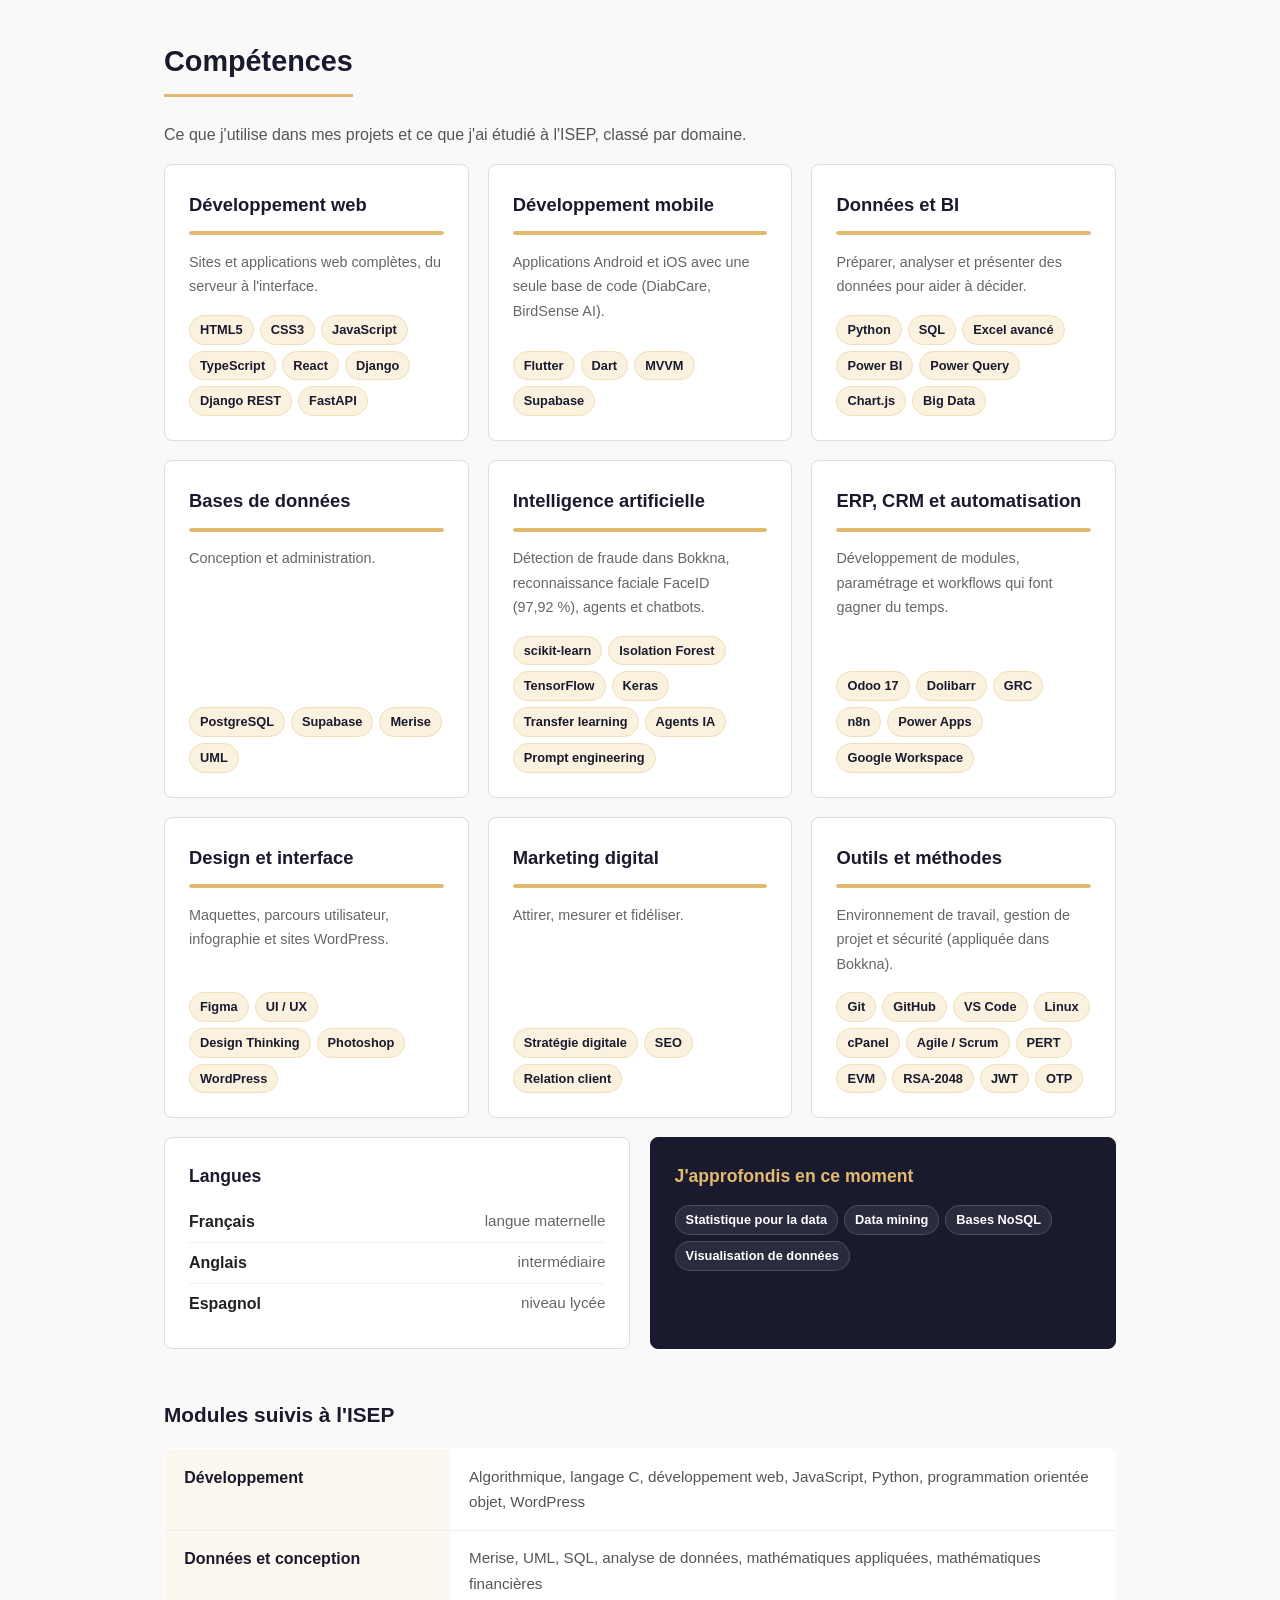
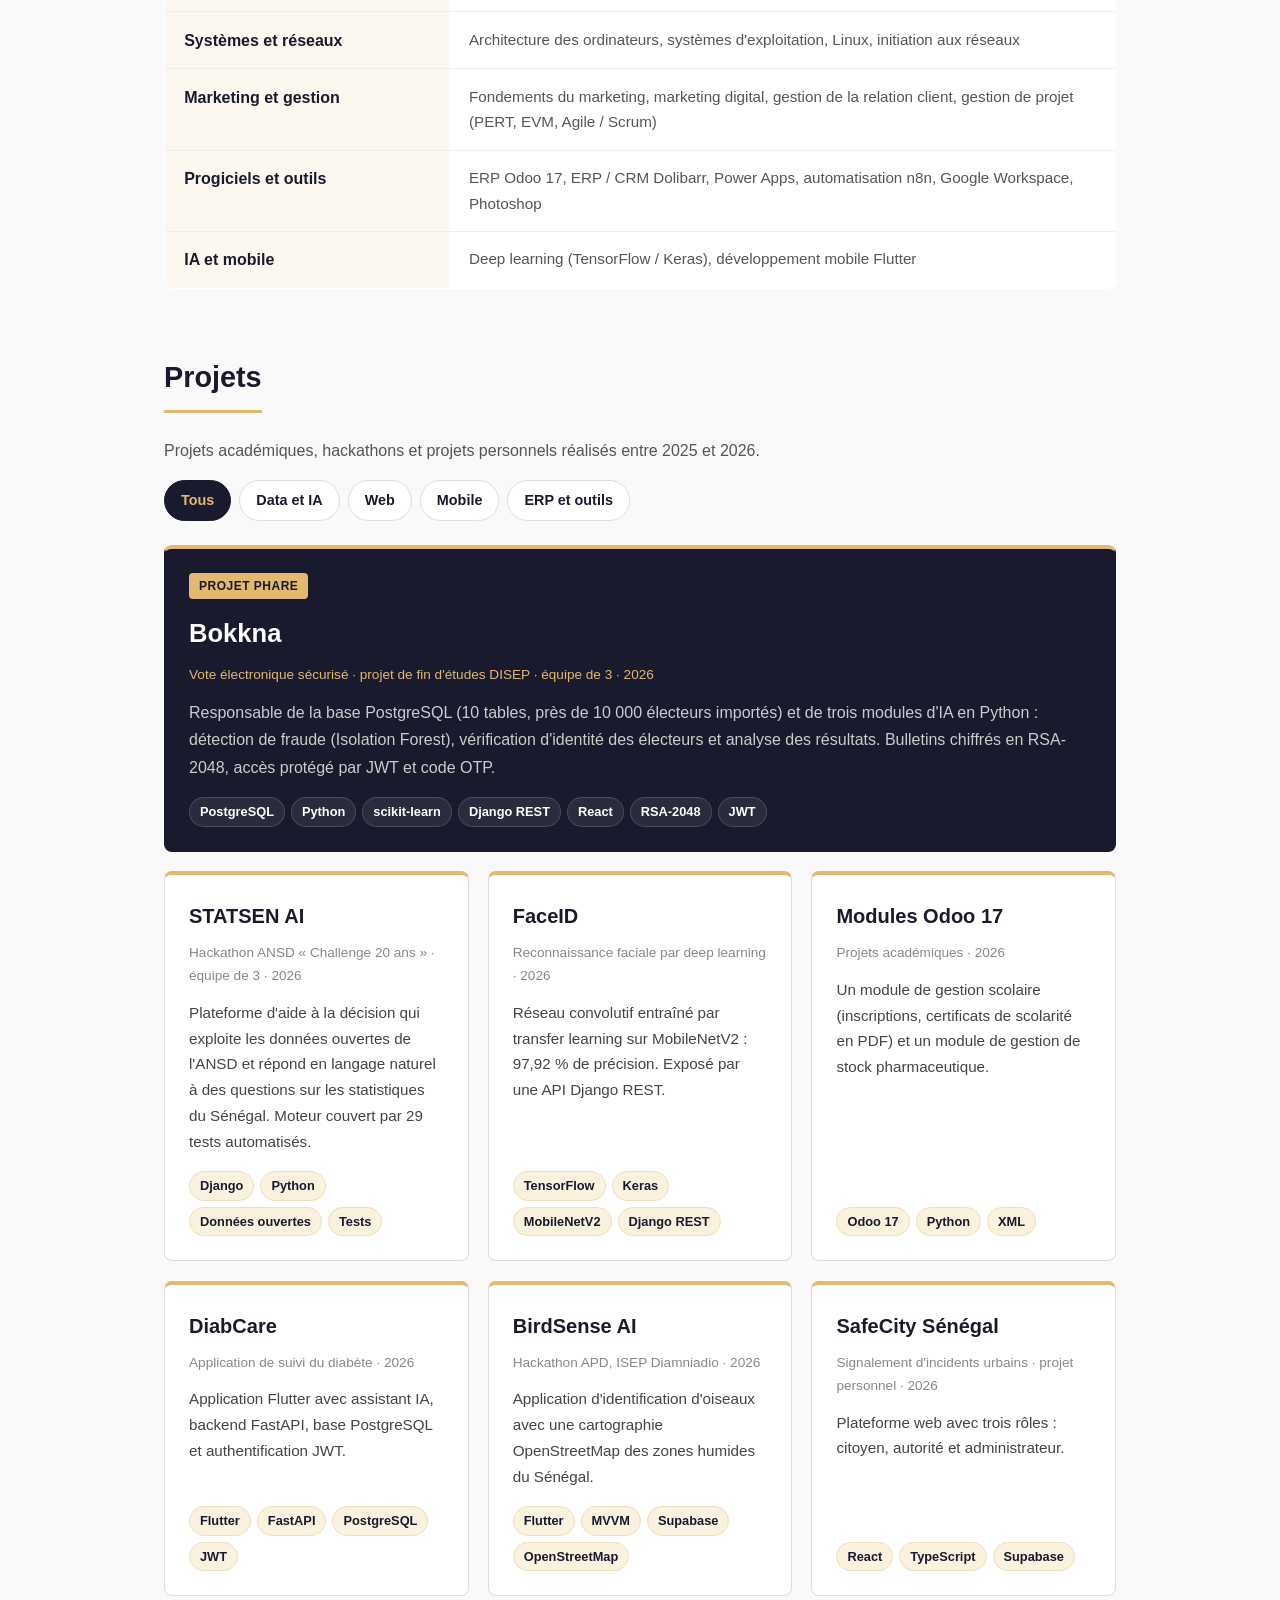
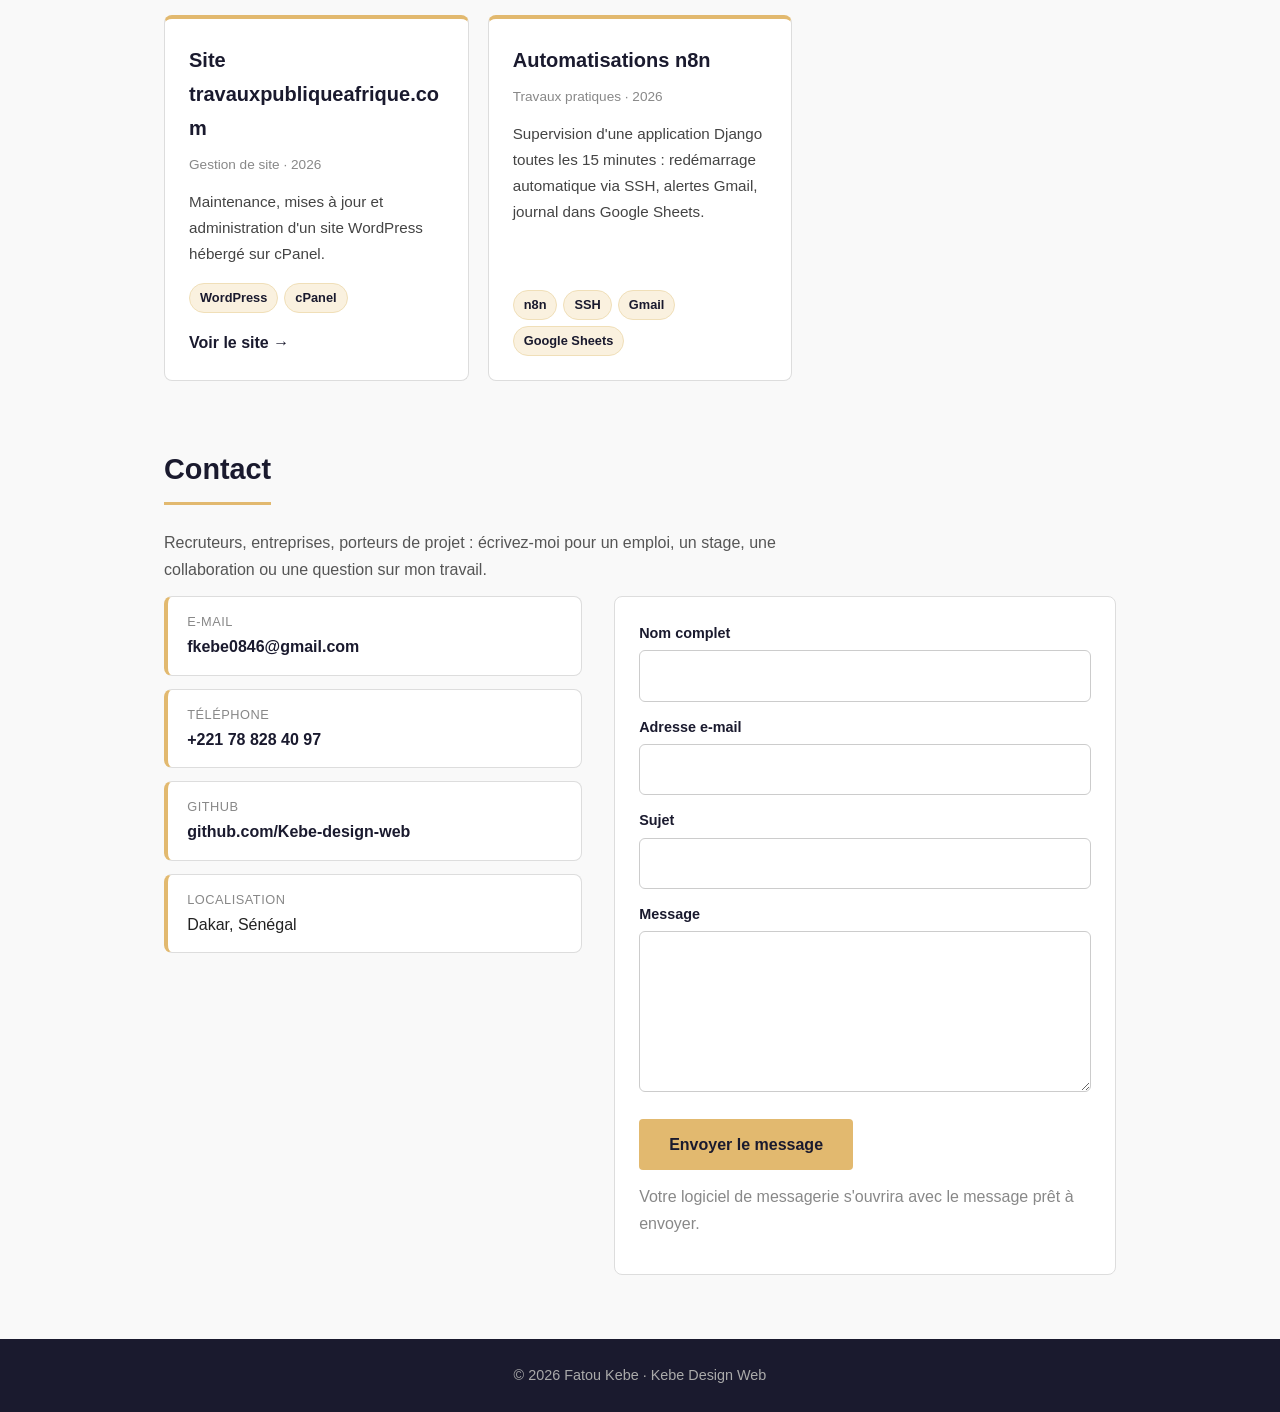
==== commit 60f2a86e: "Retour au premier design avec le contenu complet" ====
--- a/index.html
+++ b/index.html
@@ -1,175 +1,382 @@
-<!doctype html>
+<!DOCTYPE html>
 <html lang="fr">
 <head>
-<meta charset="utf-8">
-<meta name="viewport" content="width=device-width, initial-scale=1">
-<title>Kebe Design Web · Portfolio de Fatou Kebe</title>
-<meta name="description" content="Portfolio de Fatou Kebe : data, intelligence artificielle, développement web et mobile, ERP et marketing digital. Étudiante à l'ISEP de Diamniadio, Sénégal.">
-<meta name="author" content="Fatou Kebe">
-<meta property="og:title" content="Kebe Design Web · Portfolio de Fatou Kebe">
-<meta property="og:description" content="Portfolio de Fatou Kebe : data, intelligence artificielle, développement web et mobile, ERP et marketing digital. Étudiante à l'ISEP de Diamniadio, Sénégal.">
-<link rel="icon" href="data:image/svg+xml,%3Csvg xmlns='http://www.w3.org/2000/svg' viewBox='0 0 32 32'%3E%3Crect width='32' height='32' rx='8' fill='%230A0F1F'/%3E%3Ctext x='16' y='22' font-family='Arial' font-weight='bold' font-size='15' fill='%23fff' text-anchor='middle'%3EFK%3C/text%3E%3C/svg%3E">
-<link rel="preconnect" href="https://fonts.googleapis.com">
-<link rel="preconnect" href="https://fonts.gstatic.com" crossorigin>
-<link href="https://fonts.googleapis.com/css2?family=Plus+Jakarta+Sans:wght@400;600;700;800&display=swap" rel="stylesheet">
-<link rel="stylesheet" href="assets/css/style.css">
+  <meta charset="UTF-8">
+  <meta name="viewport" content="width=device-width, initial-scale=1.0">
+  <title>Fatou Kebe · Kebe Design Web</title>
+  <meta name="description" content="Portfolio de Fatou Kebe, étudiante en Analyse de Performance Digitale à l'ISEP de Diamniadio : data, intelligence artificielle, développement web et mobile, ERP et marketing digital.">
+  <meta name="author" content="Fatou Kebe">
+  <link rel="stylesheet" href="style.css">
 </head>
 <body>
-<a class="skip" href="#contenu">Aller au contenu</a>
-
-<!-- En-tête commun -->
-<header class="site-header">
-  <div class="container header-inner">
-    <a class="logo" href="index.html" aria-label="Kebe Design Web, retour à l'accueil"><span class="logo-mark">F<b>K</b></span>Kebe Design Web</a>
-    <nav id="main-nav" class="main-nav" aria-label="Navigation principale">
-      <ul><li><a href="index.html" aria-current="page">Accueil</a></li><li><a href="about.html">À propos</a></li><li><a href="competences.html">Compétences</a></li><li><a href="projets.html">Projets</a></li><li><a href="contact.html">Contact</a></li><li class="mobile-cta"><a href="contact.html">Me contacter</a></li></ul>
-    </nav>
-    <a class="btn btn-primary header-cta" href="contact.html">Me contacter</a>
-    <button class="menu-toggle" type="button" aria-controls="main-nav" aria-expanded="false" aria-label="Ouvrir le menu"><svg viewBox="0 0 24 24" fill="none" stroke="currentColor" stroke-width="2" stroke-linecap="round" stroke-linejoin="round" aria-hidden="true"><path d="M4 7h16M4 12h16M4 17h16"/></svg></button>
-  </div>
-</header>
-
-<main id="contenu">
-<section class="hero">
-  <div class="container hero-grid">
-    <div>
-      <span class="kicker"><i></i>Disponible pour un stage</span>
-      <h1>Bonjour, je suis <span>Fatou Kebe.</span></h1>
-      <p class="sub">Étudiante en Analyse de Performance Digitale, passionnée par la data, le code et le design.</p>
-      <p class="lead">Je conçois des applications qui transforment les données en décisions : bases de données, modules d'intelligence artificielle, interfaces web et mobiles. Chaque projet m'apprend à mieux relier la technique aux besoins réels des utilisateurs.</p>
-      <div class="btn-row">
-        <a class="btn btn-primary" href="about.html">Découvrir mon profil <svg viewBox="0 0 24 24" fill="none" stroke="currentColor" stroke-width="2" stroke-linecap="round" stroke-linejoin="round" aria-hidden="true"><path d="M5 12h14M13 6l6 6-6 6"/></svg></a>
-        <a class="btn btn-outline" href="competences.html">Voir mes compétences</a>
-      </div>
-    </div>
-    <div class="hero-visual" aria-hidden="true">
-      <div class="code-card">
-        <div class="dots"><i></i><i></i><i></i></div>
-        <div><span class="c"># fatou_kebe.py</span></div>
-        <div><span class="k">profil</span> = {</div>
-        <div>&nbsp;&nbsp;<span class="s">"formation"</span>: <span class="s">"DISEP APD, ISEP"</span>,</div>
-        <div>&nbsp;&nbsp;<span class="s">"data"</span>: [<span class="s">"Python"</span>, <span class="s">"SQL"</span>, <span class="s">"Power BI"</span>],</div>
-        <div>&nbsp;&nbsp;<span class="s">"web"</span>: [<span class="s">"Django"</span>, <span class="s">"React"</span>],</div>
-        <div>&nbsp;&nbsp;<span class="s">"mobile"</span>: [<span class="s">"Flutter"</span>],</div>
-        <div>&nbsp;&nbsp;<span class="s">"erp"</span>: [<span class="s">"Odoo"</span>, <span class="s">"Dolibarr"</span>],</div>
-        <div>}</div>
-      </div>
-      <img class="hero-photo" src="assets/images/fatou-kebe.jpg" alt="">
-    </div>
-  </div>
-</section>
-
-<section class="section alt" aria-labelledby="t-intro">
-  <div class="container">
-    <div class="section-head">
-      <h2 id="t-intro">En bref</h2>
-      <p>Deuxième année de DISEP à l'ISEP Amadou Trawaré de Diamniadio, formation en alternance école-entreprise.</p>
-    </div>
-    <div class="stats">
-      <div class="stat"><b>9</b><span>projets réalisés</span></div>
-      <div class="stat"><b>2</b><span>hackathons</span></div>
-      <div class="stat"><b>16,41</b><span>moyenne du semestre 2</span></div>
-      <div class="stat"><b>97,92 %</b><span>précision de mon modèle FaceID</span></div>
-    </div>
-    <p style="margin-top:24px"><a class="link-arrow" href="about.html">Lire mon parcours <svg viewBox="0 0 24 24" fill="none" stroke="currentColor" stroke-width="2" stroke-linecap="round" stroke-linejoin="round" aria-hidden="true"><path d="M5 12h14M13 6l6 6-6 6"/></svg></a></p>
-  </div>
-</section>
-
-<section class="section" aria-labelledby="t-comp">
-  <div class="container">
-    <div class="section-head">
-      <h2 id="t-comp">Ce que je fais</h2>
-      <p>Mes quatre domaines principaux.</p>
-    </div>
-    <div class="grid grid-2">
-      <div class="card"><div class="icon"><svg viewBox="0 0 24 24" fill="none" stroke="currentColor" stroke-width="2" stroke-linecap="round" stroke-linejoin="round" aria-hidden="true"><path d="M3 3v18h18"/><rect x="7" y="11" width="3" height="6"/><rect x="12" y="7" width="3" height="10"/><rect x="17" y="4" width="3" height="13"/></svg></div><h3>Data et intelligence artificielle</h3><p>Analyse de données, tableaux de bord Power BI, modèles scikit-learn et TensorFlow.</p><ul class="tags"><li>Python</li><li>SQL</li><li>Power BI</li><li>scikit-learn</li></ul></div>
-      <div class="card"><div class="icon"><svg viewBox="0 0 24 24" fill="none" stroke="currentColor" stroke-width="2" stroke-linecap="round" stroke-linejoin="round" aria-hidden="true"><polyline points="16 18 22 12 16 6"/><polyline points="8 6 2 12 8 18"/></svg></div><h3>Développement web et mobile</h3><p>Applications complètes, de la base de données à l'interface.</p><ul class="tags"><li>Django</li><li>React</li><li>Flutter</li><li>FastAPI</li></ul></div>
-      <div class="card"><div class="icon"><svg viewBox="0 0 24 24" fill="none" stroke="currentColor" stroke-width="2" stroke-linecap="round" stroke-linejoin="round" aria-hidden="true"><rect x="3" y="3" width="7" height="7" rx="1.5"/><rect x="14" y="3" width="7" height="7" rx="1.5"/><rect x="3" y="14" width="7" height="7" rx="1.5"/><rect x="14" y="14" width="7" height="7" rx="1.5"/></svg></div><h3>ERP et automatisation</h3><p>Modules Odoo, paramétrage Dolibarr, workflows n8n.</p><ul class="tags"><li>Odoo 17</li><li>Dolibarr</li><li>n8n</li><li>Power Apps</li></ul></div>
-      <div class="card"><div class="icon"><svg viewBox="0 0 24 24" fill="none" stroke="currentColor" stroke-width="2" stroke-linecap="round" stroke-linejoin="round" aria-hidden="true"><path d="M3 11l18-8-8 18-2-8-8-2z"/></svg></div><h3>Design et marketing digital</h3><p>Maquettes, visuels, sites WordPress et référencement.</p><ul class="tags"><li>Figma</li><li>Photoshop</li><li>WordPress</li><li>SEO</li></ul></div>
-    </div>
-    <p style="margin-top:24px"><a class="link-arrow" href="competences.html">Toutes mes compétences <svg viewBox="0 0 24 24" fill="none" stroke="currentColor" stroke-width="2" stroke-linecap="round" stroke-linejoin="round" aria-hidden="true"><path d="M5 12h14M13 6l6 6-6 6"/></svg></a></p>
-  </div>
-</section>
-
-<section class="section alt" aria-labelledby="t-proj">
-  <div class="container">
-    <div class="section-head">
-      <h2 id="t-proj">Projets récents</h2>
-      <p>Une sélection. Le projet phare, Bokkna, est présenté sur la page Projets.</p>
-    </div>
-    <div class="grid grid-3"><article class="card project" data-cat="data">
-  <div class="project-visual v-data" aria-hidden="true"><small>Data et IA</small><span class="pv-icon"><svg viewBox="0 0 24 24" fill="none" stroke="currentColor" stroke-width="2" stroke-linecap="round" stroke-linejoin="round" aria-hidden="true"><rect x="5" y="5" width="14" height="14" rx="3"/><path d="M9 9h6v6H9z"/><path d="M9 2v3M15 2v3M9 19v3M15 19v3M2 9h3M2 15h3M19 9h3M19 15h3"/></svg></span></div>
-  <div class="project-body">
-    <h3>STATSEN AI</h3>
-    <div class="meta">Hackathon ANSD « Challenge 20 ans » · équipe de 3 · 2026</div>
-    <p>Plateforme d'aide à la décision qui exploite les données ouvertes de l'ANSD et répond en langage naturel à des questions sur les statistiques du Sénégal. Moteur couvert par 29 tests automatisés.</p>
-    <ul class="tags"><li>Django</li><li>Python</li><li>Données ouvertes</li><li>Tests</li></ul>
-    
-    <!-- Pour ajouter le lien du dépôt : remplacer l'URL du bouton GitHub par https://github.com/Kebe-design-web/NOM-DU-DEPOT -->
-  </div>
-</article><article class="card project" data-cat="data">
-  <div class="project-visual v-data" aria-hidden="true"><small>Data et IA</small><span class="pv-icon"><svg viewBox="0 0 24 24" fill="none" stroke="currentColor" stroke-width="2" stroke-linecap="round" stroke-linejoin="round" aria-hidden="true"><rect x="5" y="5" width="14" height="14" rx="3"/><path d="M9 9h6v6H9z"/><path d="M9 2v3M15 2v3M9 19v3M15 19v3M2 9h3M2 15h3M19 9h3M19 15h3"/></svg></span></div>
-  <div class="project-body">
-    <h3>FaceID</h3>
-    <div class="meta">Reconnaissance faciale par deep learning · 2026</div>
-    <p>Réseau convolutif entraîné par transfer learning sur MobileNetV2 : 97,92 % de précision. Exposé par une API Django REST.</p>
-    <ul class="tags"><li>TensorFlow</li><li>Keras</li><li>MobileNetV2</li><li>Django REST</li></ul>
-    
-    <!-- Pour ajouter le lien du dépôt : remplacer l'URL du bouton GitHub par https://github.com/Kebe-design-web/NOM-DU-DEPOT -->
-  </div>
-</article><article class="card project" data-cat="erp">
-  <div class="project-visual v-erp" aria-hidden="true"><small>ERP et outils</small><span class="pv-icon"><svg viewBox="0 0 24 24" fill="none" stroke="currentColor" stroke-width="2" stroke-linecap="round" stroke-linejoin="round" aria-hidden="true"><rect x="3" y="3" width="7" height="7" rx="1.5"/><rect x="14" y="3" width="7" height="7" rx="1.5"/><rect x="3" y="14" width="7" height="7" rx="1.5"/><rect x="14" y="14" width="7" height="7" rx="1.5"/></svg></span></div>
-  <div class="project-body">
-    <h3>Modules Odoo 17</h3>
-    <div class="meta">Projets académiques · 2026</div>
-    <p>Un module de gestion scolaire (inscriptions, édition de certificats de scolarité en PDF) et un module de gestion de stock pharmaceutique.</p>
-    <ul class="tags"><li>Odoo 17</li><li>Python</li><li>XML</li></ul>
-    
-    <!-- Pour ajouter le lien du dépôt : remplacer l'URL du bouton GitHub par https://github.com/Kebe-design-web/NOM-DU-DEPOT -->
-  </div>
-</article></div>
-    <p style="margin-top:28px"><a class="btn btn-dark" href="projets.html">Voir tous les projets <svg viewBox="0 0 24 24" fill="none" stroke="currentColor" stroke-width="2" stroke-linecap="round" stroke-linejoin="round" aria-hidden="true"><path d="M5 12h14M13 6l6 6-6 6"/></svg></a></p>
-  </div>
-</section>
-
-<section class="section">
-  <div class="container">
-    <div class="cta-band">
-      <div><h2>Un stage, un projet, une question ?</h2><p>Je réponds à tous les messages.</p></div>
-      <a class="btn btn-primary" href="contact.html">Me contacter <svg viewBox="0 0 24 24" fill="none" stroke="currentColor" stroke-width="2" stroke-linecap="round" stroke-linejoin="round" aria-hidden="true"><path d="M5 12h14M13 6l6 6-6 6"/></svg></a>
-    </div>
-  </div>
-</section>
-</main>
-
-<!-- Pied de page commun -->
-<footer class="site-footer">
-  <div class="container">
-    <div class="footer-grid">
-      <div>
-        <a class="logo" href="index.html"><span class="logo-mark">F<b>K</b></span>Kebe Design Web</a>
-        <p style="margin-top:14px;max-width:38ch">Portfolio de Fatou Kebe, étudiante en Analyse de Performance Digitale à l'ISEP de Diamniadio : data, IA, développement web et mobile, marketing digital.</p>
-        <div class="socials">
-          <a href="https://github.com/Kebe-design-web" aria-label="GitHub de Fatou Kebe"><svg viewBox="0 0 24 24" fill="currentColor" aria-hidden="true"><path d="M12 .5a11.5 11.5 0 0 0-3.6 22.4c.6.1.8-.3.8-.6v-2c-3.2.7-3.9-1.5-3.9-1.5-.5-1.3-1.3-1.7-1.3-1.7-1-.7.1-.7.1-.7 1.2.1 1.8 1.2 1.8 1.2 1 1.8 2.8 1.3 3.5 1 .1-.8.4-1.3.7-1.6-2.6-.3-5.3-1.3-5.3-5.7 0-1.3.5-2.3 1.2-3.1-.1-.3-.5-1.5.1-3.1 0 0 1-.3 3.3 1.2a11.4 11.4 0 0 1 6 0C17.3 4.6 18.3 5 18.3 5c.6 1.6.2 2.8.1 3.1.8.8 1.2 1.9 1.2 3.1 0 4.4-2.7 5.4-5.3 5.7.4.4.8 1.1.8 2.2v3.2c0 .3.2.7.8.6A11.5 11.5 0 0 0 12 .5z"/></svg></a>
-          <a href="mailto:fkebe0846@gmail.com" aria-label="Envoyer un e-mail à Fatou Kebe"><svg viewBox="0 0 24 24" fill="none" stroke="currentColor" stroke-width="2" stroke-linecap="round" stroke-linejoin="round" aria-hidden="true"><rect x="3" y="5" width="18" height="14" rx="2"/><path d="M3 7l9 6 9-6"/></svg></a>
-        </div>
-      </div>
-      <div>
-        <h3>Pages</h3>
-        <ul><li><a href="index.html">Accueil</a></li><li><a href="about.html">À propos</a></li><li><a href="competences.html">Compétences</a></li><li><a href="projets.html">Projets</a></li><li><a href="contact.html">Contact</a></li></ul>
-      </div>
-      <div>
-        <h3>Contact</h3>
-        <ul>
-          <li><a href="mailto:fkebe0846@gmail.com">fkebe0846@gmail.com</a></li>
-          <li><a href="https://github.com/Kebe-design-web">github.com/Kebe-design-web</a></li>
-          <li>Dakar, Sénégal</li>
+
+  <nav>
+    <a href="#accueil" class="logo">Kebe Design Web</a>
+    <ul id="nav-links">
+      <li><a href="#about">À propos</a></li>
+      <li><a href="#skills">Compétences</a></li>
+      <li><a href="#projets">Projets</a></li>
+      <li><a href="#contact">Contact</a></li>
+    </ul>
+    <div class="burger" id="burger" role="button" aria-label="Ouvrir le menu" tabindex="0">
+      <span></span>
+      <span></span>
+      <span></span>
+    </div>
+  </nav>
+
+  <!-- ===================== ACCUEIL ===================== -->
+  <header class="hero" id="accueil">
+    <div class="particles" id="particles"></div>
+    <div class="hero-content">
+      <p class="hero-badge"><span class="dot"></span>Ouverte aux opportunités · Dakar</p>
+      <h1>Fatou Kebe</h1>
+      <p class="hero-typed">Je suis <span id="typed"></span></p>
+      <p>Étudiante en fin de formation, DISEP Analyse de Performance Digitale à l'ISEP de Diamniadio. Je transforme les données en outils utiles : bases de données, modules d'IA, applications web et mobiles.</p>
+      <div class="hero-btns">
+        <a href="#projets" class="btn">Voir mes projets</a>
+        <a href="#about" class="btn btn-ghost">Découvrir <span class="arrow">↓</span></a>
+      </div>
+      <div class="hero-stats">
+        <div><b>9</b><span>projets réalisés</span></div>
+        <div><b>2</b><span>hackathons</span></div>
+        <div><b>97,92&nbsp;%</b><span>précision FaceID</span></div>
+      </div>
+    </div>
+  </header>
+
+  <!-- ===================== À PROPOS ===================== -->
+  <section class="about fade-in" id="about">
+    <h2>À propos</h2>
+    <div class="about-grid">
+      <div class="about-text">
+        <h3>Qui je suis</h3>
+        <p>Je m'appelle Fatou Kebe. Je suis en fin de formation au DISEP Analyse de Performance Digitale à l'ISEP de Diamniadio, filière Métiers des TIC, une formation en alternance école-entreprise.</p>
+        <p>Ce qui me motive, c'est de partir d'une donnée brute et d'arriver à un outil que quelqu'un utilise vraiment. J'aime autant concevoir une base de données que dessiner l'écran qui l'affichera.</p>
+        <h3>Mes objectifs</h3>
+        <p>À court terme, approfondir l'analyse de données et l'informatique décisionnelle au sein d'une équipe data, web ou ERP. À plus long terme, contribuer au Sénégal à des services numériques utiles aux citoyens et aux entreprises.</p>
+        <h3>Ma façon de travailler</h3>
+        <p>Je travaille souvent en équipe de trois, avec un rôle clair : dans Bokkna, j'étais responsable de la base de données et des modules d'IA. J'apprends en construisant, chaque projet me fait découvrir un outil nouveau.</p>
+      </div>
+      <div class="about-side">
+        <h3>Parcours</h3>
+        <ul class="timeline">
+          <li><span class="yr">2026</span><b>Gestion du site travauxpubliqueafrique.com</b><p>Maintenance, mises à jour et administration d'un site WordPress sur cPanel.</p></li>
+          <li><span class="yr">2026</span><b>Hackathons ANSD et APD ISEP</b><p>STATSEN AI (« Challenge 20 ans » de l'ANSD) et BirdSense AI, en équipe.</p></li>
+          <li><span class="yr">Depuis 2024</span><b>DISEP Analyse de Performance Digitale</b><p>ISEP de Diamniadio, filière Métiers des TIC.</p></li>
+          <li><span class="yr">2024</span><b>Programme Nos Sœurs Leaders</b><p>Women Global Project.</p></li>
+          <li><span class="yr">2024</span><b>Baccalauréat série L2</b><p>Lycée Mamadou Amadou Dème de Sokone.</p></li>
         </ul>
       </div>
     </div>
-    <div class="footer-bottom">© <span id="year">2026</span> Fatou Kebe · Kebe Design Web. Tous droits réservés.</div>
-  </div>
-</footer>
-<script src="assets/js/main.js"></script>
+  </section>
+
+  <!-- ===================== COMPÉTENCES ===================== -->
+  <section class="skills fade-in" id="skills">
+    <h2>Compétences</h2>
+    <p class="intro">Ce que j'utilise dans mes projets et ce que j'ai étudié à l'ISEP, classé par domaine.</p>
+
+    <div class="skills-grid">
+      <div class="skill-card">
+        <p class="skill-icon">Développement web</p>
+        <div class="progress-bar"><div class="progress" data-width="100"></div></div>
+        <p>Sites et applications web complètes, du serveur à l'interface.</p>
+        <ul class="tags"><li>HTML5</li><li>CSS3</li><li>JavaScript</li><li>TypeScript</li><li>React</li><li>Django</li><li>Django REST</li><li>FastAPI</li></ul>
+      </div>
+      <div class="skill-card">
+        <p class="skill-icon">Développement mobile</p>
+        <div class="progress-bar"><div class="progress" data-width="100"></div></div>
+        <p>Applications Android et iOS avec une seule base de code (DiabCare, BirdSense AI).</p>
+        <ul class="tags"><li>Flutter</li><li>Dart</li><li>MVVM</li><li>Supabase</li></ul>
+      </div>
+      <div class="skill-card">
+        <p class="skill-icon">Données et BI</p>
+        <div class="progress-bar"><div class="progress" data-width="100"></div></div>
+        <p>Préparer, analyser et présenter des données pour aider à décider.</p>
+        <ul class="tags"><li>Python</li><li>SQL</li><li>Excel avancé</li><li>Power BI</li><li>Power Query</li><li>Chart.js</li><li>Big Data</li></ul>
+      </div>
+      <div class="skill-card">
+        <p class="skill-icon">Bases de données</p>
+        <div class="progress-bar"><div class="progress" data-width="100"></div></div>
+        <p>Conception et administration.</p>
+        <ul class="tags"><li>PostgreSQL</li><li>Supabase</li><li>Merise</li><li>UML</li></ul>
+      </div>
+      <div class="skill-card">
+        <p class="skill-icon">Intelligence artificielle</p>
+        <div class="progress-bar"><div class="progress" data-width="100"></div></div>
+        <p>Détection de fraude dans Bokkna, reconnaissance faciale FaceID (97,92&nbsp;%), agents et chatbots.</p>
+        <ul class="tags"><li>scikit-learn</li><li>Isolation Forest</li><li>TensorFlow</li><li>Keras</li><li>Transfer learning</li><li>Agents IA</li><li>Prompt engineering</li></ul>
+      </div>
+      <div class="skill-card">
+        <p class="skill-icon">ERP, CRM et automatisation</p>
+        <div class="progress-bar"><div class="progress" data-width="100"></div></div>
+        <p>Développement de modules, paramétrage et workflows qui font gagner du temps.</p>
+        <ul class="tags"><li>Odoo 17</li><li>Dolibarr</li><li>GRC</li><li>n8n</li><li>Power Apps</li><li>Google Workspace</li></ul>
+      </div>
+      <div class="skill-card">
+        <p class="skill-icon">Design et interface</p>
+        <div class="progress-bar"><div class="progress" data-width="100"></div></div>
+        <p>Maquettes, parcours utilisateur, infographie et sites WordPress.</p>
+        <ul class="tags"><li>Figma</li><li>UI / UX</li><li>Design Thinking</li><li>Photoshop</li><li>WordPress</li></ul>
+      </div>
+      <div class="skill-card">
+        <p class="skill-icon">Marketing digital</p>
+        <div class="progress-bar"><div class="progress" data-width="100"></div></div>
+        <p>Attirer, mesurer et fidéliser.</p>
+        <ul class="tags"><li>Stratégie digitale</li><li>SEO</li><li>Relation client</li></ul>
+      </div>
+      <div class="skill-card">
+        <p class="skill-icon">Outils et méthodes</p>
+        <div class="progress-bar"><div class="progress" data-width="100"></div></div>
+        <p>Environnement de travail, gestion de projet et sécurité (appliquée dans Bokkna).</p>
+        <ul class="tags"><li>Git</li><li>GitHub</li><li>VS Code</li><li>Linux</li><li>cPanel</li><li>Agile / Scrum</li><li>PERT</li><li>EVM</li><li>RSA-2048</li><li>JWT</li><li>OTP</li></ul>
+      </div>
+    </div>
+
+    <div class="skills-extra">
+      <div class="extra-card">
+        <h3>Langues</h3>
+        <ul class="langs">
+          <li><b>Français</b><span>langue maternelle</span></li>
+          <li><b>Anglais</b><span>intermédiaire</span></li>
+          <li><b>Espagnol</b><span>niveau lycée</span></li>
+        </ul>
+      </div>
+      <div class="extra-card dark">
+        <h3>J'approfondis en ce moment</h3>
+        <ul class="tags"><li>Statistique pour la data</li><li>Data mining</li><li>Bases NoSQL</li><li>Visualisation de données</li></ul>
+      </div>
+    </div>
+
+    <h3 class="sub-title">Modules suivis à l'ISEP</h3>
+    <table class="modules">
+      <tr><th>Développement</th><td>Algorithmique, langage C, développement web, JavaScript, Python, programmation orientée objet, WordPress</td></tr>
+      <tr><th>Données et conception</th><td>Merise, UML, SQL, analyse de données, mathématiques appliquées, mathématiques financières</td></tr>
+      <tr><th>Systèmes et réseaux</th><td>Architecture des ordinateurs, systèmes d'exploitation, Linux, initiation aux réseaux</td></tr>
+      <tr><th>Marketing et gestion</th><td>Fondements du marketing, marketing digital, gestion de la relation client, gestion de projet (PERT, EVM, Agile / Scrum)</td></tr>
+      <tr><th>Progiciels et outils</th><td>ERP Odoo 17, ERP / CRM Dolibarr, Power Apps, automatisation n8n, Google Workspace, Photoshop</td></tr>
+      <tr><th>IA et mobile</th><td>Deep learning (TensorFlow / Keras), développement mobile Flutter</td></tr>
+    </table>
+  </section>
+
+  <!-- ===================== PROJETS ===================== -->
+  <section class="projects fade-in" id="projets">
+    <h2>Projets</h2>
+    <p class="intro">Projets académiques, hackathons et projets personnels réalisés entre 2025 et 2026.</p>
+
+    <div class="filters" id="filters">
+      <button class="filter active" data-filter="all">Tous</button>
+      <button class="filter" data-filter="data">Data et IA</button>
+      <button class="filter" data-filter="web">Web</button>
+      <button class="filter" data-filter="mobile">Mobile</button>
+      <button class="filter" data-filter="erp">ERP et outils</button>
+    </div>
+
+    <div class="projects-grid">
+      <article class="project featured" data-cat="data web">
+        <span class="badge">Projet phare</span>
+        <h3>Bokkna</h3>
+        <p class="meta">Vote électronique sécurisé · projet de fin d'études DISEP · équipe de 3 · 2026</p>
+        <p>Responsable de la base PostgreSQL (10 tables, près de 10 000 électeurs importés) et de trois modules d'IA en Python : détection de fraude (Isolation Forest), vérification d'identité des électeurs et analyse des résultats. Bulletins chiffrés en RSA-2048, accès protégé par JWT et code OTP.</p>
+        <ul class="tags"><li>PostgreSQL</li><li>Python</li><li>scikit-learn</li><li>Django REST</li><li>React</li><li>RSA-2048</li><li>JWT</li></ul>
+      </article>
+      <article class="project" data-cat="data">
+        <h3>STATSEN AI</h3>
+        <p class="meta">Hackathon ANSD « Challenge 20 ans » · équipe de 3 · 2026</p>
+        <p>Plateforme d'aide à la décision qui exploite les données ouvertes de l'ANSD et répond en langage naturel à des questions sur les statistiques du Sénégal. Moteur couvert par 29 tests automatisés.</p>
+        <ul class="tags"><li>Django</li><li>Python</li><li>Données ouvertes</li><li>Tests</li></ul>
+      </article>
+      <article class="project" data-cat="data">
+        <h3>FaceID</h3>
+        <p class="meta">Reconnaissance faciale par deep learning · 2026</p>
+        <p>Réseau convolutif entraîné par transfer learning sur MobileNetV2 : 97,92&nbsp;% de précision. Exposé par une API Django REST.</p>
+        <ul class="tags"><li>TensorFlow</li><li>Keras</li><li>MobileNetV2</li><li>Django REST</li></ul>
+      </article>
+      <article class="project" data-cat="erp">
+        <h3>Modules Odoo 17</h3>
+        <p class="meta">Projets académiques · 2026</p>
+        <p>Un module de gestion scolaire (inscriptions, certificats de scolarité en PDF) et un module de gestion de stock pharmaceutique.</p>
+        <ul class="tags"><li>Odoo 17</li><li>Python</li><li>XML</li></ul>
+      </article>
+      <article class="project" data-cat="mobile">
+        <h3>DiabCare</h3>
+        <p class="meta">Application de suivi du diabète · 2026</p>
+        <p>Application Flutter avec assistant IA, backend FastAPI, base PostgreSQL et authentification JWT.</p>
+        <ul class="tags"><li>Flutter</li><li>FastAPI</li><li>PostgreSQL</li><li>JWT</li></ul>
+      </article>
+      <article class="project" data-cat="mobile">
+        <h3>BirdSense AI</h3>
+        <p class="meta">Hackathon APD, ISEP Diamniadio · 2026</p>
+        <p>Application d'identification d'oiseaux avec une cartographie OpenStreetMap des zones humides du Sénégal.</p>
+        <ul class="tags"><li>Flutter</li><li>MVVM</li><li>Supabase</li><li>OpenStreetMap</li></ul>
+      </article>
+      <article class="project" data-cat="web">
+        <h3>SafeCity Sénégal</h3>
+        <p class="meta">Signalement d'incidents urbains · projet personnel · 2026</p>
+        <p>Plateforme web avec trois rôles : citoyen, autorité et administrateur.</p>
+        <ul class="tags"><li>React</li><li>TypeScript</li><li>Supabase</li></ul>
+      </article>
+      <article class="project" data-cat="web">
+        <h3>Site travauxpubliqueafrique.com</h3>
+        <p class="meta">Gestion de site · 2026</p>
+        <p>Maintenance, mises à jour et administration d'un site WordPress hébergé sur cPanel.</p>
+        <ul class="tags"><li>WordPress</li><li>cPanel</li></ul>
+        <a class="project-link" href="https://travauxpubliqueafrique.com" target="_blank" rel="noopener">Voir le site →</a>
+      </article>
+      <article class="project" data-cat="erp">
+        <h3>Automatisations n8n</h3>
+        <p class="meta">Travaux pratiques · 2026</p>
+        <p>Supervision d'une application Django toutes les 15 minutes : redémarrage automatique via SSH, alertes Gmail, journal dans Google Sheets.</p>
+        <ul class="tags"><li>n8n</li><li>SSH</li><li>Gmail</li><li>Google Sheets</li></ul>
+      </article>
+    </div>
+  </section>
+
+  <!-- ===================== CONTACT ===================== -->
+  <section class="contact fade-in" id="contact">
+    <h2>Contact</h2>
+    <p class="intro">Recruteurs, entreprises, porteurs de projet : écrivez-moi pour un emploi, un stage, une collaboration ou une question sur mon travail.</p>
+    <div class="contact-grid">
+      <div class="contact-list">
+        <p><span class="k">E-mail</span><a href="mailto:fkebe0846@gmail.com">fkebe0846@gmail.com</a></p>
+        <p><span class="k">Téléphone</span><a href="tel:+221788284097">+221 78 828 40 97</a></p>
+        <p><span class="k">GitHub</span><a href="https://github.com/Kebe-design-web" target="_blank" rel="noopener">github.com/Kebe-design-web</a></p>
+        <p><span class="k">Localisation</span>Dakar, Sénégal</p>
+      </div>
+      <form class="contact-form" id="contact-form" novalidate>
+        <label for="f-nom">Nom complet</label>
+        <input id="f-nom" name="nom" type="text" required>
+        <label for="f-mail">Adresse e-mail</label>
+        <input id="f-mail" name="email" type="email" required>
+        <label for="f-sujet">Sujet</label>
+        <input id="f-sujet" name="sujet" type="text" required>
+        <label for="f-msg">Message</label>
+        <textarea id="f-msg" name="message" rows="5" required></textarea>
+        <button type="submit" class="btn">Envoyer le message</button>
+        <p class="form-note" id="form-note">Votre logiciel de messagerie s'ouvrira avec le message prêt à envoyer.</p>
+      </form>
+    </div>
+  </section>
+
+  <footer>
+    <p>&copy; <span id="year">2026</span> Fatou Kebe · Kebe Design Web</p>
+  </footer>
+
+  <script>
+    // Particules animées dans le hero
+    const container = document.getElementById('particles');
+    for (let i = 0; i < 30; i++) {
+      const p = document.createElement('div');
+      p.classList.add('particle');
+      p.style.left = Math.random() * 100 + 'vw';
+      p.style.animationDelay = Math.random() * 5 + 's';
+      p.style.animationDuration = (Math.random() * 5 + 4) + 's';
+      p.style.width = p.style.height = (Math.random() * 8 + 4) + 'px';
+      container.appendChild(p);
+    }
+
+    // Effet de frappe
+    const words = ['analyste de données', 'développeuse web et mobile', 'intégratrice Odoo', 'passionnée d\'IA'];
+    let i = 0, j = 0, deleting = false;
+    function type() {
+      const word = words[i];
+      const typed = document.getElementById('typed');
+      if (!deleting) {
+        typed.textContent = word.substring(0, j++);
+        if (j > word.length) { deleting = true; setTimeout(type, 1500); return; }
+      } else {
+        typed.textContent = word.substring(0, j--);
+        if (j < 0) { deleting = false; i = (i + 1) % words.length; }
+      }
+      setTimeout(type, deleting ? 45 : 90);
+    }
+    type();
+
+    // Flèche qui rebondit
+    const arrow = document.querySelector('.arrow');
+    setInterval(() => {
+      arrow.style.transform = 'translateY(-6px)';
+      setTimeout(() => arrow.style.transform = 'translateY(0)', 400);
+    }, 800);
+
+    // Apparition au scroll + remplissage des barres
+    const observer = new IntersectionObserver((entries) => {
+      entries.forEach(e => {
+        if (e.isIntersecting) {
+          e.target.classList.add('visible');
+          e.target.querySelectorAll('.progress').forEach(bar => {
+            bar.style.width = bar.dataset.width + '%';
+          });
+        }
+      });
+    }, { threshold: 0.1 });
+    document.querySelectorAll('.fade-in').forEach(el => observer.observe(el));
+
+    // Scroll smooth + fermeture du menu mobile
+    const burger = document.getElementById('burger');
+    const navLinks = document.getElementById('nav-links');
+    document.querySelectorAll('a[href^="#"]').forEach(a => {
+      a.addEventListener('click', e => {
+        const target = document.querySelector(a.getAttribute('href'));
+        if (!target) return;
+        e.preventDefault();
+        target.scrollIntoView({ behavior: 'smooth' });
+        navLinks.classList.remove('open');
+        burger.classList.remove('active');
+      });
+    });
+
+    // Menu burger
+    function toggleMenu() {
+      navLinks.classList.toggle('open');
+      burger.classList.toggle('active');
+    }
+    burger.addEventListener('click', toggleMenu);
+    burger.addEventListener('keydown', e => { if (e.key === 'Enter' || e.key === ' ') { e.preventDefault(); toggleMenu(); } });
+
+    // Effet de survol sur les cartes
+    document.querySelectorAll('.skill-card, .project').forEach(card => {
+      card.addEventListener('mousemove', e => {
+        const rect = card.getBoundingClientRect();
+        const x = e.clientX - rect.left - rect.width / 2;
+        const y = e.clientY - rect.top - rect.height / 2;
+        card.style.transform = `perspective(800px) rotateY(${x / 30}deg) rotateX(${-y / 30}deg) translateY(-5px)`;
+      });
+      card.addEventListener('mouseleave', () => {
+        card.style.transform = 'perspective(800px) rotateY(0) rotateX(0) translateY(0)';
+      });
+    });
+
+    // Filtres des projets
+    document.querySelectorAll('.filter').forEach(btn => {
+      btn.addEventListener('click', () => {
+        document.querySelectorAll('.filter').forEach(b => b.classList.remove('active'));
+        btn.classList.add('active');
+        const f = btn.dataset.filter;
+        document.querySelectorAll('.project').forEach(p => {
+          p.hidden = !(f === 'all' || p.dataset.cat.split(' ').includes(f));
+        });
+      });
+    });
+
+    // Formulaire : ouvre la messagerie avec le message prêt
+    document.getElementById('contact-form').addEventListener('submit', e => {
+      e.preventDefault();
+      const f = e.target;
+      const note = document.getElementById('form-note');
+      if (!f.checkValidity()) {
+        note.textContent = 'Merci de remplir tous les champs avec une adresse e-mail valide.';
+        note.classList.add('error');
+        return;
+      }
+      note.classList.remove('error');
+      note.textContent = "Votre logiciel de messagerie s'ouvre avec le message prêt à envoyer.";
+      const body = `${f.message.value}\n\n${f.nom.value} (${f.email.value})`;
+      window.location.href = `mailto:fkebe0846@gmail.com?subject=${encodeURIComponent(f.sujet.value)}&body=${encodeURIComponent(body)}`;
+    });
+
+    document.getElementById('year').textContent = new Date().getFullYear();
+  </script>
+
 </body>
 </html>
--- a/style.css
+++ b/style.css
@@ -0,0 +1,422 @@
+* {
+  margin: 0;
+  padding: 0;
+  box-sizing: border-box;
+}
+
+body {
+  font-family: 'Segoe UI', Arial, sans-serif;
+  background: #f9f9f9;
+  color: #222;
+  line-height: 1.7;
+  scroll-behavior: smooth;
+}
+
+nav {
+  background: #1a1a2e;
+  padding: 1rem 2rem;
+  display: flex;
+  justify-content: space-between;
+  align-items: center;
+  position: sticky;
+  top: 0;
+  z-index: 100;
+}
+
+.logo {
+  color: #e2b96f;
+  font-size: 1.2rem;
+  font-weight: bold;
+  letter-spacing: 1px;
+}
+
+nav ul {
+  list-style: none;
+  display: flex;
+  gap: 2rem;
+}
+
+nav ul a {
+  color: #ccc;
+  text-decoration: none;
+  font-size: 0.95rem;
+  transition: color 0.2s;
+  position: relative;
+}
+
+nav ul a::after {
+  content: '';
+  position: absolute;
+  bottom: -4px;
+  left: 0;
+  width: 0;
+  height: 2px;
+  background: #e2b96f;
+  transition: width 0.3s;
+}
+
+nav ul a:hover::after {
+  width: 100%;
+}
+
+nav ul a:hover {
+  color: #e2b96f;
+}
+
+.burger {
+  display: none;
+  flex-direction: column;
+  gap: 5px;
+  cursor: pointer;
+}
+
+.burger span {
+  width: 25px;
+  height: 2px;
+  background: white;
+  transition: all 0.3s;
+}
+
+.hero {
+  background: #1a1a2e;
+  color: white;
+  text-align: center;
+  padding: 7rem 2rem;
+  position: relative;
+  overflow: hidden;
+}
+
+.particles {
+  position: absolute;
+  top: 0; left: 0;
+  width: 100%; height: 100%;
+  pointer-events: none;
+}
+
+.particle {
+  position: absolute;
+  bottom: -10px;
+  background: rgba(226, 185, 111, 0.4);
+  border-radius: 50%;
+  animation: float linear infinite;
+}
+
+@keyframes float {
+  0% { transform: translateY(0) rotate(0deg); opacity: 1; }
+  100% { transform: translateY(-100vh) rotate(720deg); opacity: 0; }
+}
+
+.hero-content {
+  position: relative;
+  z-index: 1;
+}
+
+.hero h1 {
+  font-size: 3rem;
+  margin-bottom: 1rem;
+}
+
+#typed {
+  color: #e2b96f;
+  border-right: 2px solid #e2b96f;
+  padding-right: 4px;
+  animation: blink 0.7s infinite;
+}
+
+@keyframes blink {
+  0%, 100% { border-color: #e2b96f; }
+  50% { border-color: transparent; }
+}
+
+.hero p {
+  color: #ccc;
+  font-size: 1.1rem;
+  margin-bottom: 2rem;
+}
+
+.btn {
+  background: #e2b96f;
+  color: #1a1a2e;
+  padding: 12px 30px;
+  border-radius: 4px;
+  text-decoration: none;
+  font-weight: bold;
+  transition: background 0.2s, transform 0.2s;
+  display: inline-block;
+}
+
+.btn:hover {
+  background: #c9a050;
+  transform: scale(1.05);
+}
+
+.arrow {
+  display: inline-block;
+  transition: transform 0.4s ease;
+}
+
+section {
+  max-width: 1000px;
+  margin: 4rem auto;
+  padding: 0 1.5rem;
+}
+
+h2 {
+  font-size: 1.8rem;
+  color: #1a1a2e;
+  margin-bottom: 1.5rem;
+  border-bottom: 3px solid #e2b96f;
+  padding-bottom: 0.5rem;
+  display: inline-block;
+}
+
+.fade-in {
+  opacity: 0;
+  transform: translateY(40px);
+  transition: opacity 0.7s ease, transform 0.7s ease;
+}
+
+.fade-in.visible {
+  opacity: 1;
+  transform: translateY(0);
+}
+
+.skills-grid {
+  display: grid;
+  grid-template-columns: repeat(auto-fit, minmax(180px, 1fr));
+  gap: 1rem;
+  margin-top: 1rem;
+}
+
+.skill-card {
+  background: white;
+  border: 1px solid #ddd;
+  border-radius: 8px;
+  padding: 1.5rem;
+  text-align: center;
+  transition: transform 0.3s, box-shadow 0.3s;
+  cursor: pointer;
+}
+
+.skill-icon {
+  font-size: 1.3rem;
+  font-weight: bold;
+  color: #1a1a2e;
+  margin-bottom: 0.8rem;
+}
+
+.progress-bar {
+  background: #eee;
+  border-radius: 10px;
+  height: 8px;
+  margin-bottom: 0.5rem;
+  overflow: hidden;
+}
+
+.progress {
+  height: 100%;
+  background: #e2b96f;
+  border-radius: 10px;
+  width: 0;
+  transition: width 1.5s ease;
+}
+
+.skill-card p {
+  font-size: 0.9rem;
+  color: #666;
+}
+
+.contact p {
+  margin-bottom: 0.8rem;
+  font-size: 1rem;
+}
+
+.contact a {
+  color: #1a1a2e;
+  font-weight: bold;
+  text-decoration: none;
+  transition: color 0.2s;
+}
+
+.contact a:hover {
+  color: #e2b96f;
+}
+
+footer {
+  background: #1a1a2e;
+  color: #aaa;
+  text-align: center;
+  padding: 1.5rem;
+  margin-top: 4rem;
+  font-size: 0.9rem;
+}
+
+@media (max-width: 600px) {
+  nav ul {
+    display: none;
+    flex-direction: column;
+    position: absolute;
+    top: 60px;
+    left: 0;
+    right: 0;
+    background: #1a1a2e;
+    padding: 1rem 2rem;
+    gap: 1rem;
+  }
+  nav ul.open { display: flex; }
+  .burger { display: flex; }
+  .hero h1 { font-size: 2rem; }
+}
+/* =========================================================
+   Ajouts : contenu complet du portfolio, même style
+   (bleu nuit #1a1a2e + doré #e2b96f)
+   ========================================================= */
+html { scroll-behavior: smooth; }
+section { scroll-margin-top: 80px; }
+a.logo { text-decoration: none; }
+[hidden] { display: none !important; }
+
+/* ----- Accueil ----- */
+.hero-badge {
+  display: inline-flex; align-items: center; gap: 8px;
+  padding: 6px 16px; border-radius: 999px;
+  border: 1px solid rgba(226, 185, 111, 0.45);
+  color: #e2b96f !important; font-size: 0.9rem !important; font-weight: 600;
+  margin-bottom: 1.5rem !important;
+}
+.hero-badge .dot { width: 8px; height: 8px; border-radius: 50%; background: #4cd38a; }
+.hero h1 { font-size: 3.4rem; letter-spacing: -1px; margin-bottom: 0.4rem; }
+.hero-typed { font-size: 1.6rem !important; color: #fff !important; font-weight: 600; min-height: 2.6rem; margin-bottom: 1rem !important; }
+.hero-content > p:not(.hero-badge):not(.hero-typed) { max-width: 620px; margin-left: auto; margin-right: auto; }
+.hero-btns { display: flex; gap: 1rem; justify-content: center; flex-wrap: wrap; }
+.btn-ghost { background: transparent; color: #e2b96f; border: 2px solid #e2b96f; padding: 10px 28px; }
+.btn-ghost:hover { background: #e2b96f; color: #1a1a2e; }
+.hero-stats {
+  display: flex; justify-content: center; gap: 3rem; flex-wrap: wrap;
+  margin-top: 3.5rem; padding-top: 2rem;
+  border-top: 1px solid rgba(255, 255, 255, 0.12);
+  max-width: 620px; margin-left: auto; margin-right: auto;
+}
+.hero-stats b { display: block; font-size: 2rem; color: #e2b96f; line-height: 1.1; }
+.hero-stats span { font-size: 0.9rem; color: #aaa; }
+
+/* ----- Textes communs ----- */
+.intro { color: #555; margin-bottom: 1.8rem; max-width: 640px; }
+h3 { color: #1a1a2e; font-size: 1.1rem; margin-bottom: 0.5rem; }
+.sub-title { font-size: 1.3rem; margin: 3rem 0 1rem; }
+
+/* ----- À propos ----- */
+.about-grid { display: grid; grid-template-columns: 1.2fr 1fr; gap: 3rem; align-items: start; }
+.about-text h3 { margin-top: 1.4rem; }
+.about-text h3:first-child { margin-top: 0; }
+.about-text p { color: #444; }
+.about-side { background: white; border: 1px solid #ddd; border-radius: 8px; padding: 1.5rem; }
+.timeline { list-style: none; border-left: 2px solid #eee; margin-top: 1rem; }
+.timeline li { position: relative; padding: 0 0 1.2rem 1.3rem; }
+.timeline li:last-child { padding-bottom: 0; }
+.timeline li::before {
+  content: ''; position: absolute; left: -7px; top: 7px;
+  width: 12px; height: 12px; border-radius: 50%; background: #e2b96f;
+  box-shadow: 0 0 0 4px #faf1df;
+}
+.timeline .yr { display: block; font-size: 0.8rem; font-weight: 700; color: #b8913f; }
+.timeline b { color: #1a1a2e; font-size: 0.98rem; }
+.timeline p { color: #666; font-size: 0.9rem; }
+
+/* ----- Compétences ----- */
+.skills-grid { grid-template-columns: repeat(auto-fit, minmax(280px, 1fr)); gap: 1.2rem; }
+.skill-card { text-align: left; cursor: default; display: flex; flex-direction: column; }
+.skill-card:hover, .project:hover { box-shadow: 0 12px 30px rgba(26, 26, 46, 0.12); }
+.skill-card .progress-bar { height: 4px; margin-bottom: 0.9rem; }
+.skill-card > p:not(.skill-icon) { margin-bottom: 1rem; }
+.tags { list-style: none; display: flex; flex-wrap: wrap; gap: 6px; margin-top: auto; }
+.tags li {
+  font-size: 0.8rem; font-weight: 600; color: #1a1a2e;
+  background: #faf1df; border: 1px solid #f0dfb8;
+  padding: 3px 10px; border-radius: 999px;
+}
+.skills-extra { display: grid; grid-template-columns: 1fr 1fr; gap: 1.2rem; margin-top: 1.2rem; }
+.extra-card { background: white; border: 1px solid #ddd; border-radius: 8px; padding: 1.5rem; }
+.extra-card.dark { background: #1a1a2e; border-color: #1a1a2e; }
+.extra-card.dark h3 { color: #e2b96f; }
+.extra-card.dark .tags { margin-top: 0.8rem; }
+.extra-card.dark .tags li { background: rgba(255, 255, 255, 0.08); border-color: rgba(255, 255, 255, 0.15); color: #fff; }
+.langs { list-style: none; margin-top: 0.6rem; }
+.langs li { display: flex; justify-content: space-between; padding: 0.4rem 0; border-bottom: 1px solid #f0f0f0; }
+.langs li:last-child { border-bottom: 0; }
+.langs span { color: #666; font-size: 0.95rem; }
+.modules { width: 100%; border-collapse: collapse; background: white; border: 1px solid #ddd; border-radius: 8px; overflow: hidden; }
+.modules th, .modules td { text-align: left; padding: 0.9rem 1.2rem; border-bottom: 1px solid #eee; vertical-align: top; }
+.modules tr:last-child th, .modules tr:last-child td { border-bottom: 0; }
+.modules th { width: 30%; color: #1a1a2e; background: #fcf8f0; }
+.modules td { color: #555; font-size: 0.95rem; }
+
+/* ----- Projets ----- */
+.filters { display: flex; flex-wrap: wrap; gap: 0.5rem; margin-bottom: 1.5rem; }
+.filter {
+  font: inherit; font-size: 0.9rem; font-weight: 600; cursor: pointer;
+  padding: 7px 16px; border-radius: 999px; border: 1px solid #ddd;
+  background: white; color: #1a1a2e; transition: all 0.2s;
+}
+.filter:hover { border-color: #e2b96f; }
+.filter.active { background: #1a1a2e; color: #e2b96f; border-color: #1a1a2e; }
+.projects-grid { display: grid; grid-template-columns: repeat(auto-fit, minmax(290px, 1fr)); gap: 1.2rem; }
+.project {
+  background: white; border: 1px solid #ddd; border-top: 4px solid #e2b96f;
+  border-radius: 8px; padding: 1.5rem; display: flex; flex-direction: column;
+  transition: transform 0.3s, box-shadow 0.3s;
+}
+.project h3 { font-size: 1.25rem; }
+.project .meta { font-size: 0.85rem; color: #888; margin-bottom: 0.8rem; }
+.project > p:not(.meta) { color: #444; font-size: 0.95rem; margin-bottom: 1rem; }
+.project.featured { grid-column: 1 / -1; background: #1a1a2e; border-color: #1a1a2e; border-top-color: #e2b96f; }
+.project.featured h3 { color: #fff; font-size: 1.6rem; }
+.project.featured .meta { color: #e2b96f; }
+.project.featured > p:not(.meta) { color: #ccc; font-size: 1rem; }
+.project.featured .tags li { background: rgba(255, 255, 255, 0.08); border-color: rgba(255, 255, 255, 0.15); color: #fff; }
+.badge {
+  align-self: flex-start; font-size: 0.75rem; font-weight: 700; letter-spacing: 0.5px; text-transform: uppercase;
+  background: #e2b96f; color: #1a1a2e; padding: 3px 10px; border-radius: 4px; margin-bottom: 0.8rem;
+}
+.project-link { margin-top: 1rem; font-weight: 700; color: #1a1a2e; text-decoration: none; }
+.project-link:hover { color: #b8913f; }
+
+/* ----- Contact ----- */
+.contact-grid { display: grid; grid-template-columns: 1fr 1.2fr; gap: 2rem; align-items: start; }
+.contact-list p { background: white; border: 1px solid #ddd; border-left: 4px solid #e2b96f; border-radius: 8px; padding: 0.9rem 1.2rem; }
+.contact-list .k { display: block; font-size: 0.8rem; color: #888; text-transform: uppercase; letter-spacing: 0.5px; }
+.contact-form { background: white; border: 1px solid #ddd; border-radius: 8px; padding: 1.5rem; }
+.contact-form label { display: block; font-weight: 600; font-size: 0.9rem; color: #1a1a2e; margin: 0.8rem 0 0.3rem; }
+.contact-form label:first-child { margin-top: 0; }
+.contact-form input, .contact-form textarea {
+  width: 100%; font: inherit; padding: 0.7rem 0.9rem; border: 1px solid #ccc; border-radius: 6px; background: #fff;
+}
+.contact-form input:focus, .contact-form textarea:focus { outline: none; border-color: #e2b96f; box-shadow: 0 0 0 3px #faf1df; }
+.contact-form .btn { border: 0; cursor: pointer; font: inherit; font-weight: bold; margin-top: 1.2rem; }
+.form-note { font-size: 0.85rem; color: #888; margin-top: 0.8rem; }
+.form-note.error { color: #b42323; }
+
+/* ----- Responsive ----- */
+@media (max-width: 860px) {
+  .about-grid, .contact-grid, .skills-extra { grid-template-columns: 1fr; }
+}
+@media (max-width: 600px) {
+  .hero { padding: 5rem 1.2rem; }
+  .hero h1 { font-size: 2.4rem; }
+  .hero-typed { font-size: 1.2rem !important; }
+  .hero-stats { gap: 1.5rem; }
+  .hero-stats b { font-size: 1.5rem; }
+  .modules th, .modules td { display: block; width: 100%; }
+  .modules th { border-bottom: 0; padding-bottom: 0.2rem; }
+  .skills-grid, .projects-grid { grid-template-columns: 1fr; }
+}
+@media (prefers-reduced-motion: reduce) {
+  .particle, #typed { animation: none; }
+  .fade-in { opacity: 1; transform: none; }
+}
+
+/* ----- Correctifs ----- */
+.about-text p, .intro, .project > p, .skill-card > p:not(.skill-icon) { margin-bottom: 1rem; }
+.about-text p:last-child { margin-bottom: 0; }
+.skill-card .skill-icon { font-size: 1.15rem; font-weight: 700; color: #1a1a2e; margin-bottom: 0.7rem; }
+.project h3, .timeline b { overflow-wrap: anywhere; }
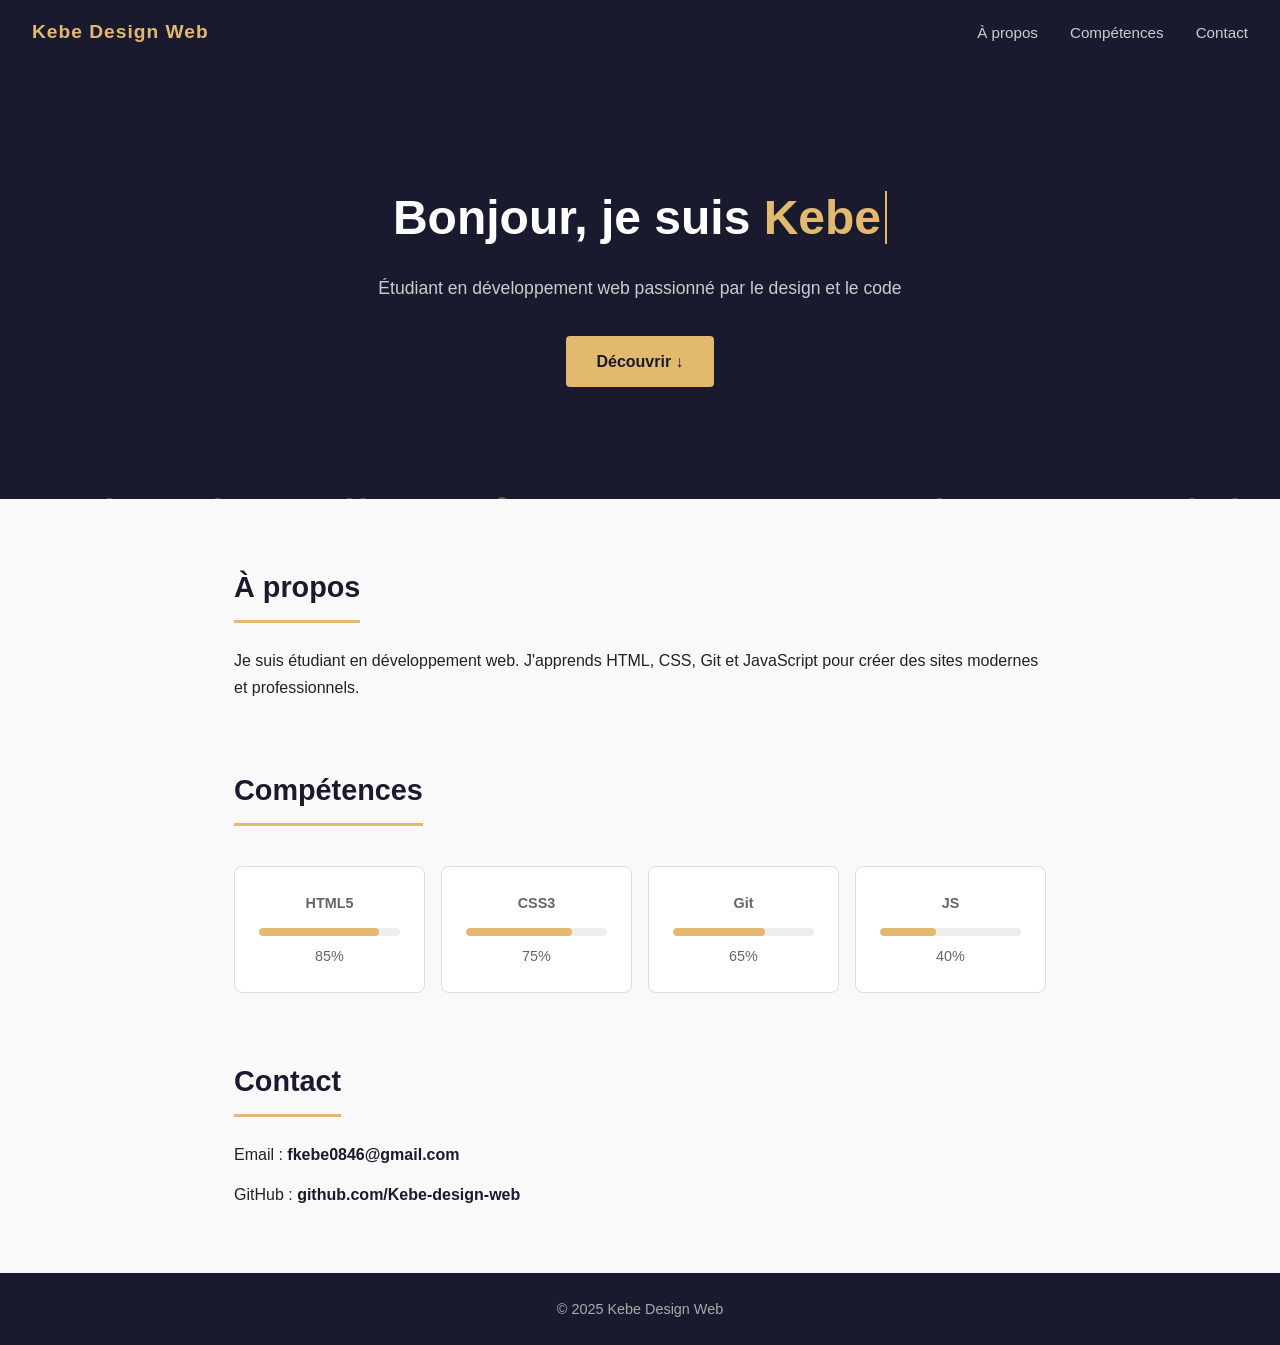
==== commit d3a3b67b: "Retour au site d'origine" ====
--- a/index.html
+++ b/index.html
@@ -3,263 +3,73 @@
 <head>
   <meta charset="UTF-8">
   <meta name="viewport" content="width=device-width, initial-scale=1.0">
-  <title>Fatou Kebe · Kebe Design Web</title>
-  <meta name="description" content="Portfolio de Fatou Kebe, étudiante en Analyse de Performance Digitale à l'ISEP de Diamniadio : data, intelligence artificielle, développement web et mobile, ERP et marketing digital.">
-  <meta name="author" content="Fatou Kebe">
+  <title>Kebe Design Web</title>
   <link rel="stylesheet" href="style.css">
 </head>
 <body>
 
   <nav>
-    <a href="#accueil" class="logo">Kebe Design Web</a>
+    <div class="logo">Kebe Design Web</div>
     <ul id="nav-links">
       <li><a href="#about">À propos</a></li>
       <li><a href="#skills">Compétences</a></li>
-      <li><a href="#projets">Projets</a></li>
       <li><a href="#contact">Contact</a></li>
     </ul>
-    <div class="burger" id="burger" role="button" aria-label="Ouvrir le menu" tabindex="0">
+    <div class="burger" id="burger">
       <span></span>
       <span></span>
       <span></span>
     </div>
   </nav>
 
-  <!-- ===================== ACCUEIL ===================== -->
-  <header class="hero" id="accueil">
+  <header class="hero">
     <div class="particles" id="particles"></div>
     <div class="hero-content">
-      <p class="hero-badge"><span class="dot"></span>Ouverte aux opportunités · Dakar</p>
-      <h1>Fatou Kebe</h1>
-      <p class="hero-typed">Je suis <span id="typed"></span></p>
-      <p>Étudiante en fin de formation, DISEP Analyse de Performance Digitale à l'ISEP de Diamniadio. Je transforme les données en outils utiles : bases de données, modules d'IA, applications web et mobiles.</p>
-      <div class="hero-btns">
-        <a href="#projets" class="btn">Voir mes projets</a>
-        <a href="#about" class="btn btn-ghost">Découvrir <span class="arrow">↓</span></a>
-      </div>
-      <div class="hero-stats">
-        <div><b>9</b><span>projets réalisés</span></div>
-        <div><b>2</b><span>hackathons</span></div>
-        <div><b>97,92&nbsp;%</b><span>précision FaceID</span></div>
-      </div>
+      <h1>Bonjour, je suis <span id="typed"></span></h1>
+      <p>Étudiant en développement web passionné par le design et le code</p>
+      <a href="#about" class="btn">Découvrir <span class="arrow">↓</span></a>
     </div>
   </header>
 
-  <!-- ===================== À PROPOS ===================== -->
   <section class="about fade-in" id="about">
     <h2>À propos</h2>
-    <div class="about-grid">
-      <div class="about-text">
-        <h3>Qui je suis</h3>
-        <p>Je m'appelle Fatou Kebe. Je suis en fin de formation au DISEP Analyse de Performance Digitale à l'ISEP de Diamniadio, filière Métiers des TIC, une formation en alternance école-entreprise.</p>
-        <p>Ce qui me motive, c'est de partir d'une donnée brute et d'arriver à un outil que quelqu'un utilise vraiment. J'aime autant concevoir une base de données que dessiner l'écran qui l'affichera.</p>
-        <h3>Mes objectifs</h3>
-        <p>À court terme, approfondir l'analyse de données et l'informatique décisionnelle au sein d'une équipe data, web ou ERP. À plus long terme, contribuer au Sénégal à des services numériques utiles aux citoyens et aux entreprises.</p>
-        <h3>Ma façon de travailler</h3>
-        <p>Je travaille souvent en équipe de trois, avec un rôle clair : dans Bokkna, j'étais responsable de la base de données et des modules d'IA. J'apprends en construisant, chaque projet me fait découvrir un outil nouveau.</p>
+    <p>Je suis étudiant en développement web. J'apprends HTML, CSS, Git et JavaScript pour créer des sites modernes et professionnels.</p>
+  </section>
+
+  <section class="skills fade-in" id="skills">
+    <h2>Compétences</h2>
+    <div class="skills-grid">
+      <div class="skill-card">
+        <p class="skill-icon">HTML5</p>
+        <div class="progress-bar"><div class="progress" data-width="85"></div></div>
+        <p>85%</p>
       </div>
-      <div class="about-side">
-        <h3>Parcours</h3>
-        <ul class="timeline">
-          <li><span class="yr">2026</span><b>Gestion du site travauxpubliqueafrique.com</b><p>Maintenance, mises à jour et administration d'un site WordPress sur cPanel.</p></li>
-          <li><span class="yr">2026</span><b>Hackathons ANSD et APD ISEP</b><p>STATSEN AI (« Challenge 20 ans » de l'ANSD) et BirdSense AI, en équipe.</p></li>
-          <li><span class="yr">Depuis 2024</span><b>DISEP Analyse de Performance Digitale</b><p>ISEP de Diamniadio, filière Métiers des TIC.</p></li>
-          <li><span class="yr">2024</span><b>Programme Nos Sœurs Leaders</b><p>Women Global Project.</p></li>
-          <li><span class="yr">2024</span><b>Baccalauréat série L2</b><p>Lycée Mamadou Amadou Dème de Sokone.</p></li>
-        </ul>
+      <div class="skill-card">
+        <p class="skill-icon">CSS3</p>
+        <div class="progress-bar"><div class="progress" data-width="75"></div></div>
+        <p>75%</p>
+      </div>
+      <div class="skill-card">
+        <p class="skill-icon">Git</p>
+        <div class="progress-bar"><div class="progress" data-width="65"></div></div>
+        <p>65%</p>
+      </div>
+      <div class="skill-card">
+        <p class="skill-icon">JS</p>
+        <div class="progress-bar"><div class="progress" data-width="40"></div></div>
+        <p>40%</p>
       </div>
     </div>
   </section>
 
-  <!-- ===================== COMPÉTENCES ===================== -->
-  <section class="skills fade-in" id="skills">
-    <h2>Compétences</h2>
-    <p class="intro">Ce que j'utilise dans mes projets et ce que j'ai étudié à l'ISEP, classé par domaine.</p>
-
-    <div class="skills-grid">
-      <div class="skill-card">
-        <p class="skill-icon">Développement web</p>
-        <div class="progress-bar"><div class="progress" data-width="100"></div></div>
-        <p>Sites et applications web complètes, du serveur à l'interface.</p>
-        <ul class="tags"><li>HTML5</li><li>CSS3</li><li>JavaScript</li><li>TypeScript</li><li>React</li><li>Django</li><li>Django REST</li><li>FastAPI</li></ul>
-      </div>
-      <div class="skill-card">
-        <p class="skill-icon">Développement mobile</p>
-        <div class="progress-bar"><div class="progress" data-width="100"></div></div>
-        <p>Applications Android et iOS avec une seule base de code (DiabCare, BirdSense AI).</p>
-        <ul class="tags"><li>Flutter</li><li>Dart</li><li>MVVM</li><li>Supabase</li></ul>
-      </div>
-      <div class="skill-card">
-        <p class="skill-icon">Données et BI</p>
-        <div class="progress-bar"><div class="progress" data-width="100"></div></div>
-        <p>Préparer, analyser et présenter des données pour aider à décider.</p>
-        <ul class="tags"><li>Python</li><li>SQL</li><li>Excel avancé</li><li>Power BI</li><li>Power Query</li><li>Chart.js</li><li>Big Data</li></ul>
-      </div>
-      <div class="skill-card">
-        <p class="skill-icon">Bases de données</p>
-        <div class="progress-bar"><div class="progress" data-width="100"></div></div>
-        <p>Conception et administration.</p>
-        <ul class="tags"><li>PostgreSQL</li><li>Supabase</li><li>Merise</li><li>UML</li></ul>
-      </div>
-      <div class="skill-card">
-        <p class="skill-icon">Intelligence artificielle</p>
-        <div class="progress-bar"><div class="progress" data-width="100"></div></div>
-        <p>Détection de fraude dans Bokkna, reconnaissance faciale FaceID (97,92&nbsp;%), agents et chatbots.</p>
-        <ul class="tags"><li>scikit-learn</li><li>Isolation Forest</li><li>TensorFlow</li><li>Keras</li><li>Transfer learning</li><li>Agents IA</li><li>Prompt engineering</li></ul>
-      </div>
-      <div class="skill-card">
-        <p class="skill-icon">ERP, CRM et automatisation</p>
-        <div class="progress-bar"><div class="progress" data-width="100"></div></div>
-        <p>Développement de modules, paramétrage et workflows qui font gagner du temps.</p>
-        <ul class="tags"><li>Odoo 17</li><li>Dolibarr</li><li>GRC</li><li>n8n</li><li>Power Apps</li><li>Google Workspace</li></ul>
-      </div>
-      <div class="skill-card">
-        <p class="skill-icon">Design et interface</p>
-        <div class="progress-bar"><div class="progress" data-width="100"></div></div>
-        <p>Maquettes, parcours utilisateur, infographie et sites WordPress.</p>
-        <ul class="tags"><li>Figma</li><li>UI / UX</li><li>Design Thinking</li><li>Photoshop</li><li>WordPress</li></ul>
-      </div>
-      <div class="skill-card">
-        <p class="skill-icon">Marketing digital</p>
-        <div class="progress-bar"><div class="progress" data-width="100"></div></div>
-        <p>Attirer, mesurer et fidéliser.</p>
-        <ul class="tags"><li>Stratégie digitale</li><li>SEO</li><li>Relation client</li></ul>
-      </div>
-      <div class="skill-card">
-        <p class="skill-icon">Outils et méthodes</p>
-        <div class="progress-bar"><div class="progress" data-width="100"></div></div>
-        <p>Environnement de travail, gestion de projet et sécurité (appliquée dans Bokkna).</p>
-        <ul class="tags"><li>Git</li><li>GitHub</li><li>VS Code</li><li>Linux</li><li>cPanel</li><li>Agile / Scrum</li><li>PERT</li><li>EVM</li><li>RSA-2048</li><li>JWT</li><li>OTP</li></ul>
-      </div>
-    </div>
-
-    <div class="skills-extra">
-      <div class="extra-card">
-        <h3>Langues</h3>
-        <ul class="langs">
-          <li><b>Français</b><span>langue maternelle</span></li>
-          <li><b>Anglais</b><span>intermédiaire</span></li>
-          <li><b>Espagnol</b><span>niveau lycée</span></li>
-        </ul>
-      </div>
-      <div class="extra-card dark">
-        <h3>J'approfondis en ce moment</h3>
-        <ul class="tags"><li>Statistique pour la data</li><li>Data mining</li><li>Bases NoSQL</li><li>Visualisation de données</li></ul>
-      </div>
-    </div>
-
-    <h3 class="sub-title">Modules suivis à l'ISEP</h3>
-    <table class="modules">
-      <tr><th>Développement</th><td>Algorithmique, langage C, développement web, JavaScript, Python, programmation orientée objet, WordPress</td></tr>
-      <tr><th>Données et conception</th><td>Merise, UML, SQL, analyse de données, mathématiques appliquées, mathématiques financières</td></tr>
-      <tr><th>Systèmes et réseaux</th><td>Architecture des ordinateurs, systèmes d'exploitation, Linux, initiation aux réseaux</td></tr>
-      <tr><th>Marketing et gestion</th><td>Fondements du marketing, marketing digital, gestion de la relation client, gestion de projet (PERT, EVM, Agile / Scrum)</td></tr>
-      <tr><th>Progiciels et outils</th><td>ERP Odoo 17, ERP / CRM Dolibarr, Power Apps, automatisation n8n, Google Workspace, Photoshop</td></tr>
-      <tr><th>IA et mobile</th><td>Deep learning (TensorFlow / Keras), développement mobile Flutter</td></tr>
-    </table>
-  </section>
-
-  <!-- ===================== PROJETS ===================== -->
-  <section class="projects fade-in" id="projets">
-    <h2>Projets</h2>
-    <p class="intro">Projets académiques, hackathons et projets personnels réalisés entre 2025 et 2026.</p>
-
-    <div class="filters" id="filters">
-      <button class="filter active" data-filter="all">Tous</button>
-      <button class="filter" data-filter="data">Data et IA</button>
-      <button class="filter" data-filter="web">Web</button>
-      <button class="filter" data-filter="mobile">Mobile</button>
-      <button class="filter" data-filter="erp">ERP et outils</button>
-    </div>
-
-    <div class="projects-grid">
-      <article class="project featured" data-cat="data web">
-        <span class="badge">Projet phare</span>
-        <h3>Bokkna</h3>
-        <p class="meta">Vote électronique sécurisé · projet de fin d'études DISEP · équipe de 3 · 2026</p>
-        <p>Responsable de la base PostgreSQL (10 tables, près de 10 000 électeurs importés) et de trois modules d'IA en Python : détection de fraude (Isolation Forest), vérification d'identité des électeurs et analyse des résultats. Bulletins chiffrés en RSA-2048, accès protégé par JWT et code OTP.</p>
-        <ul class="tags"><li>PostgreSQL</li><li>Python</li><li>scikit-learn</li><li>Django REST</li><li>React</li><li>RSA-2048</li><li>JWT</li></ul>
-      </article>
-      <article class="project" data-cat="data">
-        <h3>STATSEN AI</h3>
-        <p class="meta">Hackathon ANSD « Challenge 20 ans » · équipe de 3 · 2026</p>
-        <p>Plateforme d'aide à la décision qui exploite les données ouvertes de l'ANSD et répond en langage naturel à des questions sur les statistiques du Sénégal. Moteur couvert par 29 tests automatisés.</p>
-        <ul class="tags"><li>Django</li><li>Python</li><li>Données ouvertes</li><li>Tests</li></ul>
-      </article>
-      <article class="project" data-cat="data">
-        <h3>FaceID</h3>
-        <p class="meta">Reconnaissance faciale par deep learning · 2026</p>
-        <p>Réseau convolutif entraîné par transfer learning sur MobileNetV2 : 97,92&nbsp;% de précision. Exposé par une API Django REST.</p>
-        <ul class="tags"><li>TensorFlow</li><li>Keras</li><li>MobileNetV2</li><li>Django REST</li></ul>
-      </article>
-      <article class="project" data-cat="erp">
-        <h3>Modules Odoo 17</h3>
-        <p class="meta">Projets académiques · 2026</p>
-        <p>Un module de gestion scolaire (inscriptions, certificats de scolarité en PDF) et un module de gestion de stock pharmaceutique.</p>
-        <ul class="tags"><li>Odoo 17</li><li>Python</li><li>XML</li></ul>
-      </article>
-      <article class="project" data-cat="mobile">
-        <h3>DiabCare</h3>
-        <p class="meta">Application de suivi du diabète · 2026</p>
-        <p>Application Flutter avec assistant IA, backend FastAPI, base PostgreSQL et authentification JWT.</p>
-        <ul class="tags"><li>Flutter</li><li>FastAPI</li><li>PostgreSQL</li><li>JWT</li></ul>
-      </article>
-      <article class="project" data-cat="mobile">
-        <h3>BirdSense AI</h3>
-        <p class="meta">Hackathon APD, ISEP Diamniadio · 2026</p>
-        <p>Application d'identification d'oiseaux avec une cartographie OpenStreetMap des zones humides du Sénégal.</p>
-        <ul class="tags"><li>Flutter</li><li>MVVM</li><li>Supabase</li><li>OpenStreetMap</li></ul>
-      </article>
-      <article class="project" data-cat="web">
-        <h3>SafeCity Sénégal</h3>
-        <p class="meta">Signalement d'incidents urbains · projet personnel · 2026</p>
-        <p>Plateforme web avec trois rôles : citoyen, autorité et administrateur.</p>
-        <ul class="tags"><li>React</li><li>TypeScript</li><li>Supabase</li></ul>
-      </article>
-      <article class="project" data-cat="web">
-        <h3>Site travauxpubliqueafrique.com</h3>
-        <p class="meta">Gestion de site · 2026</p>
-        <p>Maintenance, mises à jour et administration d'un site WordPress hébergé sur cPanel.</p>
-        <ul class="tags"><li>WordPress</li><li>cPanel</li></ul>
-        <a class="project-link" href="https://travauxpubliqueafrique.com" target="_blank" rel="noopener">Voir le site →</a>
-      </article>
-      <article class="project" data-cat="erp">
-        <h3>Automatisations n8n</h3>
-        <p class="meta">Travaux pratiques · 2026</p>
-        <p>Supervision d'une application Django toutes les 15 minutes : redémarrage automatique via SSH, alertes Gmail, journal dans Google Sheets.</p>
-        <ul class="tags"><li>n8n</li><li>SSH</li><li>Gmail</li><li>Google Sheets</li></ul>
-      </article>
-    </div>
-  </section>
-
-  <!-- ===================== CONTACT ===================== -->
   <section class="contact fade-in" id="contact">
     <h2>Contact</h2>
-    <p class="intro">Recruteurs, entreprises, porteurs de projet : écrivez-moi pour un emploi, un stage, une collaboration ou une question sur mon travail.</p>
-    <div class="contact-grid">
-      <div class="contact-list">
-        <p><span class="k">E-mail</span><a href="mailto:fkebe0846@gmail.com">fkebe0846@gmail.com</a></p>
-        <p><span class="k">Téléphone</span><a href="tel:+221788284097">+221 78 828 40 97</a></p>
-        <p><span class="k">GitHub</span><a href="https://github.com/Kebe-design-web" target="_blank" rel="noopener">github.com/Kebe-design-web</a></p>
-        <p><span class="k">Localisation</span>Dakar, Sénégal</p>
-      </div>
-      <form class="contact-form" id="contact-form" novalidate>
-        <label for="f-nom">Nom complet</label>
-        <input id="f-nom" name="nom" type="text" required>
-        <label for="f-mail">Adresse e-mail</label>
-        <input id="f-mail" name="email" type="email" required>
-        <label for="f-sujet">Sujet</label>
-        <input id="f-sujet" name="sujet" type="text" required>
-        <label for="f-msg">Message</label>
-        <textarea id="f-msg" name="message" rows="5" required></textarea>
-        <button type="submit" class="btn">Envoyer le message</button>
-        <p class="form-note" id="form-note">Votre logiciel de messagerie s'ouvrira avec le message prêt à envoyer.</p>
-      </form>
-    </div>
+    <p>Email : <a href="mailto:fkebe0846@gmail.com">fkebe0846@gmail.com</a></p>
+    <p>GitHub : <a href="https://github.com/Kebe-design-web">github.com/Kebe-design-web</a></p>
   </section>
 
   <footer>
-    <p>&copy; <span id="year">2026</span> Fatou Kebe · Kebe Design Web</p>
+    <p>&copy; 2025 Kebe Design Web</p>
   </footer>
 
   <script>
@@ -276,7 +86,7 @@
     }
 
     // Effet de frappe
-    const words = ['analyste de données', 'développeuse web et mobile', 'intégratrice Odoo', 'passionnée d\'IA'];
+    const words = ['Kebe', 'un Designer', 'un Développeur'];
     let i = 0, j = 0, deleting = false;
     function type() {
       const word = words[i];
@@ -288,18 +98,18 @@
         typed.textContent = word.substring(0, j--);
         if (j < 0) { deleting = false; i = (i + 1) % words.length; }
       }
-      setTimeout(type, deleting ? 45 : 90);
+      setTimeout(type, deleting ? 60 : 100);
     }
     type();
 
     // Flèche qui rebondit
     const arrow = document.querySelector('.arrow');
     setInterval(() => {
-      arrow.style.transform = 'translateY(-6px)';
+      arrow.style.transform = 'translateY(-8px)';
       setTimeout(() => arrow.style.transform = 'translateY(0)', 400);
     }, 800);
 
-    // Apparition au scroll + remplissage des barres
+    // Apparition au scroll
     const observer = new IntersectionObserver((entries) => {
       entries.forEach(e => {
         if (e.isIntersecting) {
@@ -309,74 +119,38 @@
           });
         }
       });
-    }, { threshold: 0.1 });
+    }, { threshold: 0.2 });
     document.querySelectorAll('.fade-in').forEach(el => observer.observe(el));
 
-    // Scroll smooth + fermeture du menu mobile
-    const burger = document.getElementById('burger');
-    const navLinks = document.getElementById('nav-links');
+    // Scroll smooth
     document.querySelectorAll('a[href^="#"]').forEach(a => {
       a.addEventListener('click', e => {
-        const target = document.querySelector(a.getAttribute('href'));
-        if (!target) return;
         e.preventDefault();
-        target.scrollIntoView({ behavior: 'smooth' });
-        navLinks.classList.remove('open');
-        burger.classList.remove('active');
+        document.querySelector(a.getAttribute('href')).scrollIntoView({ behavior: 'smooth' });
       });
     });
 
     // Menu burger
-    function toggleMenu() {
+    const burger = document.getElementById('burger');
+    const navLinks = document.getElementById('nav-links');
+    burger.addEventListener('click', () => {
       navLinks.classList.toggle('open');
       burger.classList.toggle('active');
-    }
-    burger.addEventListener('click', toggleMenu);
-    burger.addEventListener('keydown', e => { if (e.key === 'Enter' || e.key === ' ') { e.preventDefault(); toggleMenu(); } });
+    });
 
     // Effet de survol sur les cartes
-    document.querySelectorAll('.skill-card, .project').forEach(card => {
+    document.querySelectorAll('.skill-card').forEach(card => {
       card.addEventListener('mousemove', e => {
         const rect = card.getBoundingClientRect();
         const x = e.clientX - rect.left - rect.width / 2;
         const y = e.clientY - rect.top - rect.height / 2;
-        card.style.transform = `perspective(800px) rotateY(${x / 30}deg) rotateX(${-y / 30}deg) translateY(-5px)`;
+        card.style.transform = `perspective(600px) rotateY(${x / 10}deg) rotateX(${-y / 10}deg) translateY(-5px)`;
       });
       card.addEventListener('mouseleave', () => {
-        card.style.transform = 'perspective(800px) rotateY(0) rotateX(0) translateY(0)';
+        card.style.transform = 'perspective(600px) rotateY(0) rotateX(0) translateY(0)';
       });
     });
-
-    // Filtres des projets
-    document.querySelectorAll('.filter').forEach(btn => {
-      btn.addEventListener('click', () => {
-        document.querySelectorAll('.filter').forEach(b => b.classList.remove('active'));
-        btn.classList.add('active');
-        const f = btn.dataset.filter;
-        document.querySelectorAll('.project').forEach(p => {
-          p.hidden = !(f === 'all' || p.dataset.cat.split(' ').includes(f));
-        });
-      });
-    });
-
-    // Formulaire : ouvre la messagerie avec le message prêt
-    document.getElementById('contact-form').addEventListener('submit', e => {
-      e.preventDefault();
-      const f = e.target;
-      const note = document.getElementById('form-note');
-      if (!f.checkValidity()) {
-        note.textContent = 'Merci de remplir tous les champs avec une adresse e-mail valide.';
-        note.classList.add('error');
-        return;
-      }
-      note.classList.remove('error');
-      note.textContent = "Votre logiciel de messagerie s'ouvre avec le message prêt à envoyer.";
-      const body = `${f.message.value}\n\n${f.nom.value} (${f.email.value})`;
-      window.location.href = `mailto:fkebe0846@gmail.com?subject=${encodeURIComponent(f.sujet.value)}&body=${encodeURIComponent(body)}`;
-    });
-
-    document.getElementById('year').textContent = new Date().getFullYear();
   </script>
 
 </body>
-</html>
+</html>
--- a/style.css
+++ b/style.css
@@ -156,7 +156,7 @@
 }
 
 section {
-  max-width: 1000px;
+  max-width: 860px;
   margin: 4rem auto;
   padding: 0 1.5rem;
 }
@@ -266,157 +266,4 @@
   nav ul.open { display: flex; }
   .burger { display: flex; }
   .hero h1 { font-size: 2rem; }
-}
-/* =========================================================
-   Ajouts : contenu complet du portfolio, même style
-   (bleu nuit #1a1a2e + doré #e2b96f)
-   ========================================================= */
-html { scroll-behavior: smooth; }
-section { scroll-margin-top: 80px; }
-a.logo { text-decoration: none; }
-[hidden] { display: none !important; }
-
-/* ----- Accueil ----- */
-.hero-badge {
-  display: inline-flex; align-items: center; gap: 8px;
-  padding: 6px 16px; border-radius: 999px;
-  border: 1px solid rgba(226, 185, 111, 0.45);
-  color: #e2b96f !important; font-size: 0.9rem !important; font-weight: 600;
-  margin-bottom: 1.5rem !important;
-}
-.hero-badge .dot { width: 8px; height: 8px; border-radius: 50%; background: #4cd38a; }
-.hero h1 { font-size: 3.4rem; letter-spacing: -1px; margin-bottom: 0.4rem; }
-.hero-typed { font-size: 1.6rem !important; color: #fff !important; font-weight: 600; min-height: 2.6rem; margin-bottom: 1rem !important; }
-.hero-content > p:not(.hero-badge):not(.hero-typed) { max-width: 620px; margin-left: auto; margin-right: auto; }
-.hero-btns { display: flex; gap: 1rem; justify-content: center; flex-wrap: wrap; }
-.btn-ghost { background: transparent; color: #e2b96f; border: 2px solid #e2b96f; padding: 10px 28px; }
-.btn-ghost:hover { background: #e2b96f; color: #1a1a2e; }
-.hero-stats {
-  display: flex; justify-content: center; gap: 3rem; flex-wrap: wrap;
-  margin-top: 3.5rem; padding-top: 2rem;
-  border-top: 1px solid rgba(255, 255, 255, 0.12);
-  max-width: 620px; margin-left: auto; margin-right: auto;
-}
-.hero-stats b { display: block; font-size: 2rem; color: #e2b96f; line-height: 1.1; }
-.hero-stats span { font-size: 0.9rem; color: #aaa; }
-
-/* ----- Textes communs ----- */
-.intro { color: #555; margin-bottom: 1.8rem; max-width: 640px; }
-h3 { color: #1a1a2e; font-size: 1.1rem; margin-bottom: 0.5rem; }
-.sub-title { font-size: 1.3rem; margin: 3rem 0 1rem; }
-
-/* ----- À propos ----- */
-.about-grid { display: grid; grid-template-columns: 1.2fr 1fr; gap: 3rem; align-items: start; }
-.about-text h3 { margin-top: 1.4rem; }
-.about-text h3:first-child { margin-top: 0; }
-.about-text p { color: #444; }
-.about-side { background: white; border: 1px solid #ddd; border-radius: 8px; padding: 1.5rem; }
-.timeline { list-style: none; border-left: 2px solid #eee; margin-top: 1rem; }
-.timeline li { position: relative; padding: 0 0 1.2rem 1.3rem; }
-.timeline li:last-child { padding-bottom: 0; }
-.timeline li::before {
-  content: ''; position: absolute; left: -7px; top: 7px;
-  width: 12px; height: 12px; border-radius: 50%; background: #e2b96f;
-  box-shadow: 0 0 0 4px #faf1df;
-}
-.timeline .yr { display: block; font-size: 0.8rem; font-weight: 700; color: #b8913f; }
-.timeline b { color: #1a1a2e; font-size: 0.98rem; }
-.timeline p { color: #666; font-size: 0.9rem; }
-
-/* ----- Compétences ----- */
-.skills-grid { grid-template-columns: repeat(auto-fit, minmax(280px, 1fr)); gap: 1.2rem; }
-.skill-card { text-align: left; cursor: default; display: flex; flex-direction: column; }
-.skill-card:hover, .project:hover { box-shadow: 0 12px 30px rgba(26, 26, 46, 0.12); }
-.skill-card .progress-bar { height: 4px; margin-bottom: 0.9rem; }
-.skill-card > p:not(.skill-icon) { margin-bottom: 1rem; }
-.tags { list-style: none; display: flex; flex-wrap: wrap; gap: 6px; margin-top: auto; }
-.tags li {
-  font-size: 0.8rem; font-weight: 600; color: #1a1a2e;
-  background: #faf1df; border: 1px solid #f0dfb8;
-  padding: 3px 10px; border-radius: 999px;
-}
-.skills-extra { display: grid; grid-template-columns: 1fr 1fr; gap: 1.2rem; margin-top: 1.2rem; }
-.extra-card { background: white; border: 1px solid #ddd; border-radius: 8px; padding: 1.5rem; }
-.extra-card.dark { background: #1a1a2e; border-color: #1a1a2e; }
-.extra-card.dark h3 { color: #e2b96f; }
-.extra-card.dark .tags { margin-top: 0.8rem; }
-.extra-card.dark .tags li { background: rgba(255, 255, 255, 0.08); border-color: rgba(255, 255, 255, 0.15); color: #fff; }
-.langs { list-style: none; margin-top: 0.6rem; }
-.langs li { display: flex; justify-content: space-between; padding: 0.4rem 0; border-bottom: 1px solid #f0f0f0; }
-.langs li:last-child { border-bottom: 0; }
-.langs span { color: #666; font-size: 0.95rem; }
-.modules { width: 100%; border-collapse: collapse; background: white; border: 1px solid #ddd; border-radius: 8px; overflow: hidden; }
-.modules th, .modules td { text-align: left; padding: 0.9rem 1.2rem; border-bottom: 1px solid #eee; vertical-align: top; }
-.modules tr:last-child th, .modules tr:last-child td { border-bottom: 0; }
-.modules th { width: 30%; color: #1a1a2e; background: #fcf8f0; }
-.modules td { color: #555; font-size: 0.95rem; }
-
-/* ----- Projets ----- */
-.filters { display: flex; flex-wrap: wrap; gap: 0.5rem; margin-bottom: 1.5rem; }
-.filter {
-  font: inherit; font-size: 0.9rem; font-weight: 600; cursor: pointer;
-  padding: 7px 16px; border-radius: 999px; border: 1px solid #ddd;
-  background: white; color: #1a1a2e; transition: all 0.2s;
-}
-.filter:hover { border-color: #e2b96f; }
-.filter.active { background: #1a1a2e; color: #e2b96f; border-color: #1a1a2e; }
-.projects-grid { display: grid; grid-template-columns: repeat(auto-fit, minmax(290px, 1fr)); gap: 1.2rem; }
-.project {
-  background: white; border: 1px solid #ddd; border-top: 4px solid #e2b96f;
-  border-radius: 8px; padding: 1.5rem; display: flex; flex-direction: column;
-  transition: transform 0.3s, box-shadow 0.3s;
-}
-.project h3 { font-size: 1.25rem; }
-.project .meta { font-size: 0.85rem; color: #888; margin-bottom: 0.8rem; }
-.project > p:not(.meta) { color: #444; font-size: 0.95rem; margin-bottom: 1rem; }
-.project.featured { grid-column: 1 / -1; background: #1a1a2e; border-color: #1a1a2e; border-top-color: #e2b96f; }
-.project.featured h3 { color: #fff; font-size: 1.6rem; }
-.project.featured .meta { color: #e2b96f; }
-.project.featured > p:not(.meta) { color: #ccc; font-size: 1rem; }
-.project.featured .tags li { background: rgba(255, 255, 255, 0.08); border-color: rgba(255, 255, 255, 0.15); color: #fff; }
-.badge {
-  align-self: flex-start; font-size: 0.75rem; font-weight: 700; letter-spacing: 0.5px; text-transform: uppercase;
-  background: #e2b96f; color: #1a1a2e; padding: 3px 10px; border-radius: 4px; margin-bottom: 0.8rem;
-}
-.project-link { margin-top: 1rem; font-weight: 700; color: #1a1a2e; text-decoration: none; }
-.project-link:hover { color: #b8913f; }
-
-/* ----- Contact ----- */
-.contact-grid { display: grid; grid-template-columns: 1fr 1.2fr; gap: 2rem; align-items: start; }
-.contact-list p { background: white; border: 1px solid #ddd; border-left: 4px solid #e2b96f; border-radius: 8px; padding: 0.9rem 1.2rem; }
-.contact-list .k { display: block; font-size: 0.8rem; color: #888; text-transform: uppercase; letter-spacing: 0.5px; }
-.contact-form { background: white; border: 1px solid #ddd; border-radius: 8px; padding: 1.5rem; }
-.contact-form label { display: block; font-weight: 600; font-size: 0.9rem; color: #1a1a2e; margin: 0.8rem 0 0.3rem; }
-.contact-form label:first-child { margin-top: 0; }
-.contact-form input, .contact-form textarea {
-  width: 100%; font: inherit; padding: 0.7rem 0.9rem; border: 1px solid #ccc; border-radius: 6px; background: #fff;
-}
-.contact-form input:focus, .contact-form textarea:focus { outline: none; border-color: #e2b96f; box-shadow: 0 0 0 3px #faf1df; }
-.contact-form .btn { border: 0; cursor: pointer; font: inherit; font-weight: bold; margin-top: 1.2rem; }
-.form-note { font-size: 0.85rem; color: #888; margin-top: 0.8rem; }
-.form-note.error { color: #b42323; }
-
-/* ----- Responsive ----- */
-@media (max-width: 860px) {
-  .about-grid, .contact-grid, .skills-extra { grid-template-columns: 1fr; }
-}
-@media (max-width: 600px) {
-  .hero { padding: 5rem 1.2rem; }
-  .hero h1 { font-size: 2.4rem; }
-  .hero-typed { font-size: 1.2rem !important; }
-  .hero-stats { gap: 1.5rem; }
-  .hero-stats b { font-size: 1.5rem; }
-  .modules th, .modules td { display: block; width: 100%; }
-  .modules th { border-bottom: 0; padding-bottom: 0.2rem; }
-  .skills-grid, .projects-grid { grid-template-columns: 1fr; }
-}
-@media (prefers-reduced-motion: reduce) {
-  .particle, #typed { animation: none; }
-  .fade-in { opacity: 1; transform: none; }
-}
-
-/* ----- Correctifs ----- */
-.about-text p, .intro, .project > p, .skill-card > p:not(.skill-icon) { margin-bottom: 1rem; }
-.about-text p:last-child { margin-bottom: 0; }
-.skill-card .skill-icon { font-size: 1.15rem; font-weight: 700; color: #1a1a2e; margin-bottom: 0.7rem; }
-.project h3, .timeline b { overflow-wrap: anywhere; }
+}
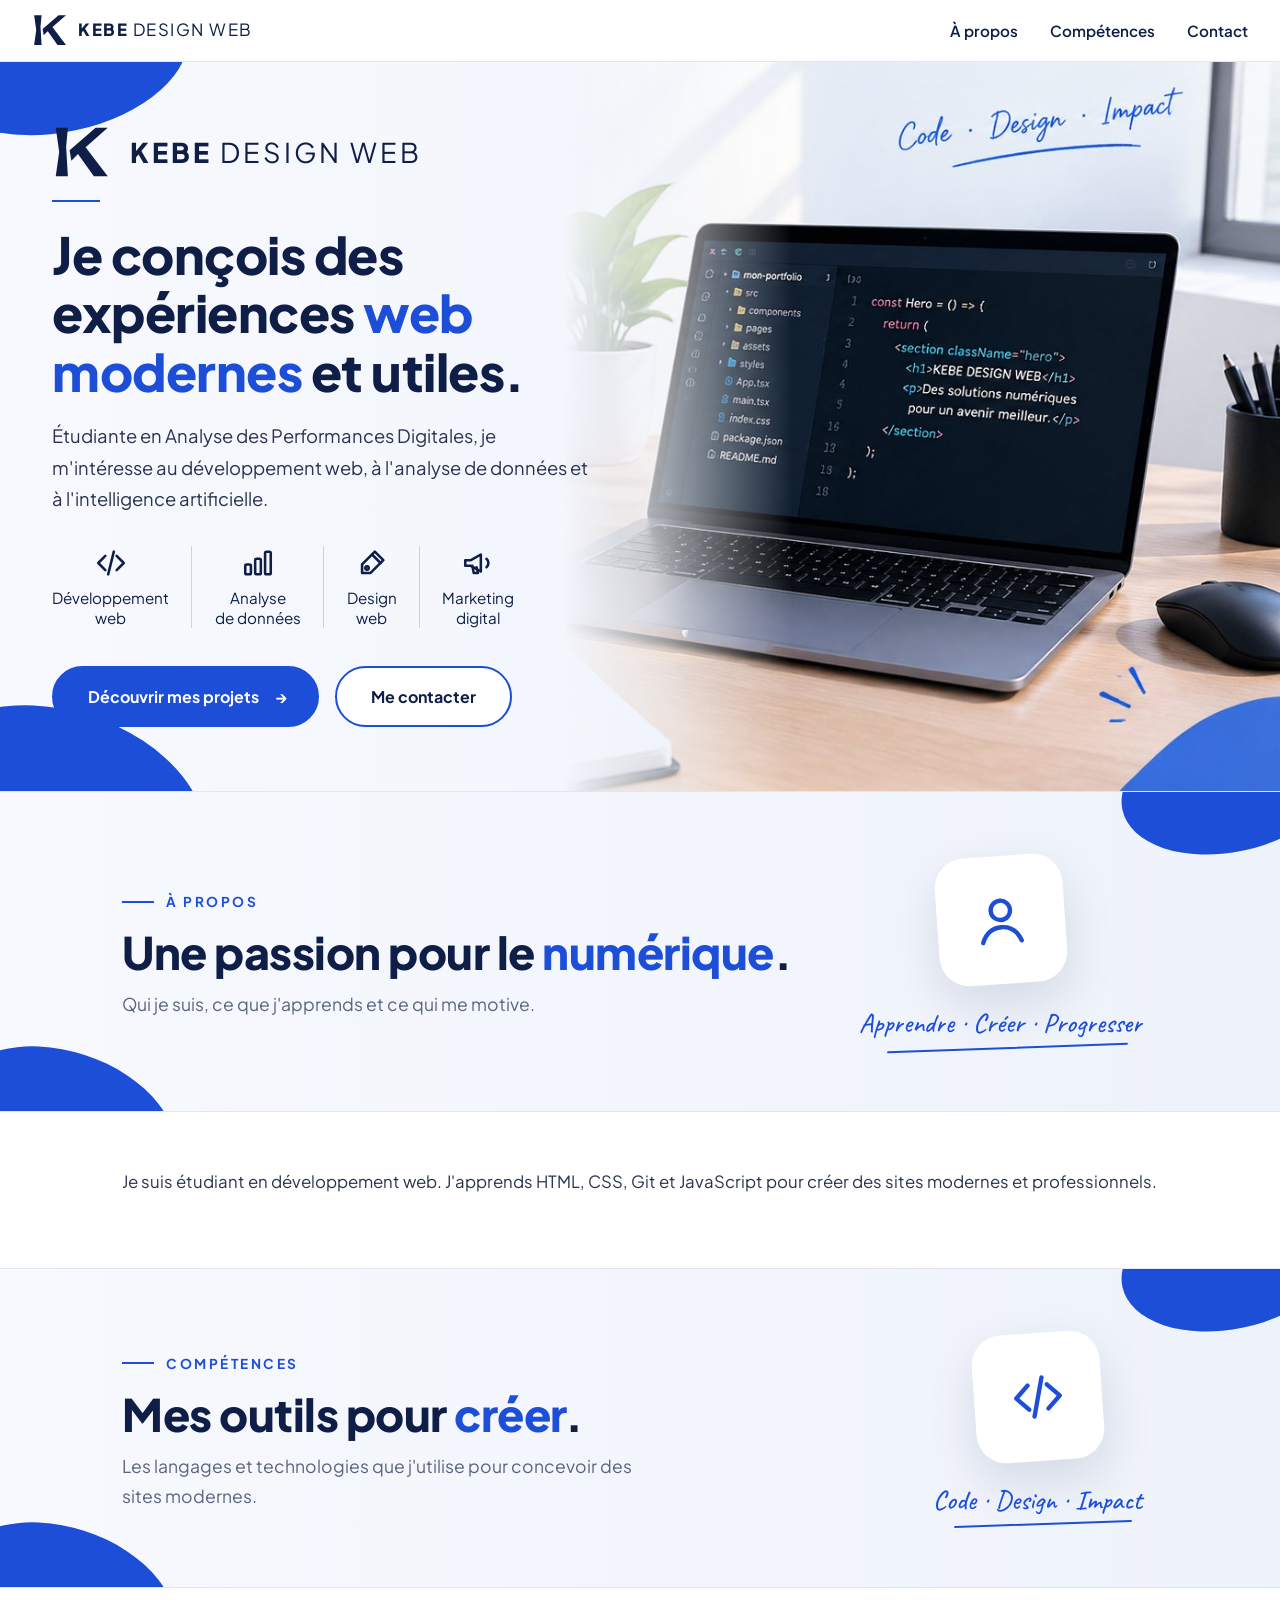
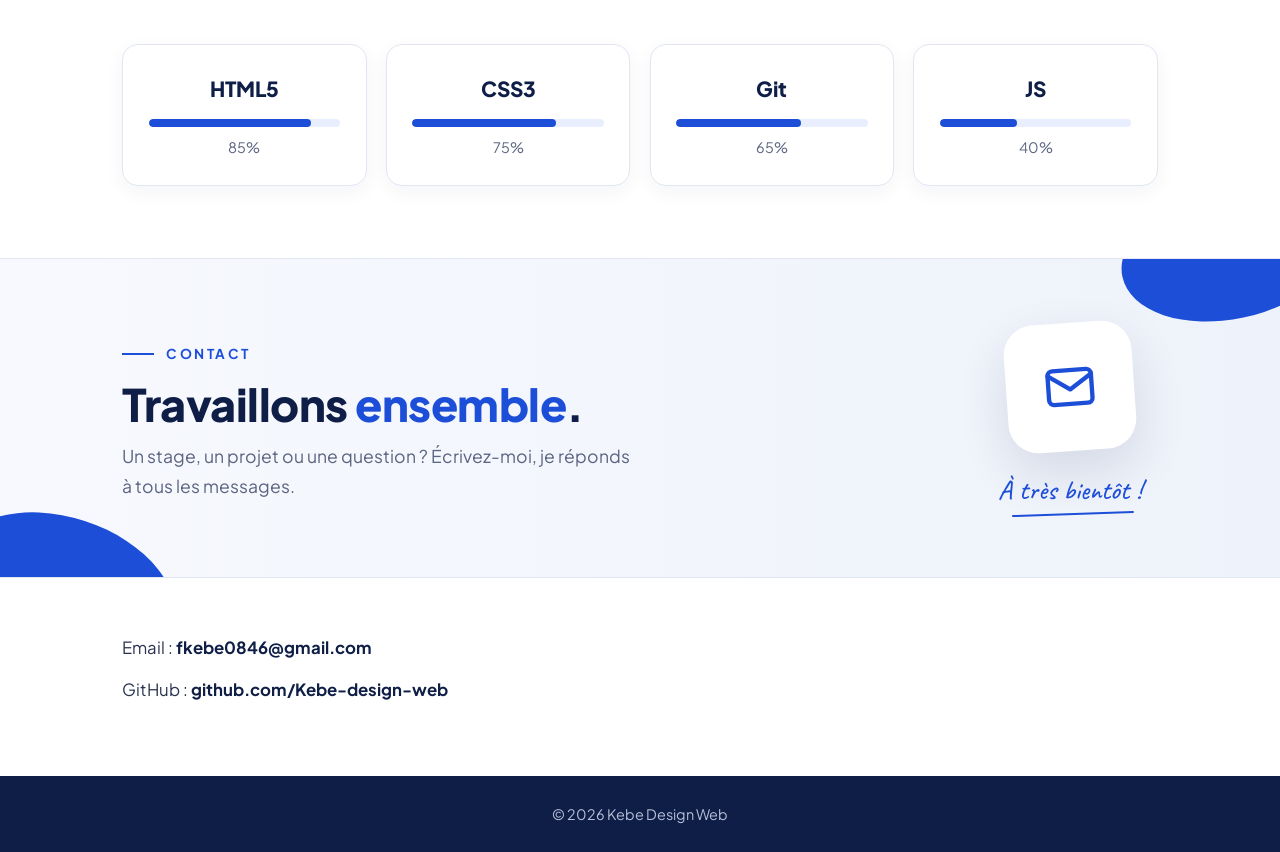
==== commit 67c32d90: "Bannière d'accueil et bannières de sections" ====
--- a/index.html
+++ b/index.html
@@ -4,40 +4,81 @@
   <meta charset="UTF-8">
   <meta name="viewport" content="width=device-width, initial-scale=1.0">
   <title>Kebe Design Web</title>
+  <meta name="description" content="Kebe Design Web, portfolio de Fatou Kebe : développement web, analyse de données, design web et marketing digital.">
+  <link rel="preconnect" href="https://fonts.googleapis.com">
+  <link rel="preconnect" href="https://fonts.gstatic.com" crossorigin>
+  <link href="https://fonts.googleapis.com/css2?family=Plus+Jakarta+Sans:wght@400;500;600;700;800&family=Caveat:wght@500;700&display=swap" rel="stylesheet">
   <link rel="stylesheet" href="style.css">
 </head>
 <body>
 
   <nav>
-    <div class="logo">Kebe Design Web</div>
+    <a href="#accueil" class="logo"><img src="images/logo-k.svg" alt="" width="34" height="32"><span><b>KEBE</b> DESIGN WEB</span></a>
     <ul id="nav-links">
       <li><a href="#about">À propos</a></li>
       <li><a href="#skills">Compétences</a></li>
       <li><a href="#contact">Contact</a></li>
     </ul>
-    <div class="burger" id="burger">
+    <div class="burger" id="burger" role="button" tabindex="0" aria-label="Ouvrir le menu">
       <span></span>
       <span></span>
       <span></span>
     </div>
   </nav>
 
-  <header class="hero">
-    <div class="particles" id="particles"></div>
+  <!-- ===================== BANNIÈRE D'ACCUEIL ===================== -->
+  <header class="hero" id="accueil">
+    <div class="hero-photo" aria-hidden="true"></div>
     <div class="hero-content">
-      <h1>Bonjour, je suis <span id="typed"></span></h1>
-      <p>Étudiant en développement web passionné par le design et le code</p>
-      <a href="#about" class="btn">Découvrir <span class="arrow">↓</span></a>
+      <div class="hero-brand"><img src="images/logo-k.svg" alt="" width="56" height="52"><span><b>KEBE</b> DESIGN WEB</span></div>
+      <h1>Je conçois des expériences <span class="blue">web modernes</span> et utiles.</h1>
+      <p class="hero-sub">Étudiante en Analyse des Performances Digitales, je m'intéresse au développement web, à l'analyse de données et à l'intelligence artificielle.</p>
+      <ul class="hero-domains">
+        <li><svg viewBox="0 0 24 24" fill="none" stroke="currentColor" stroke-width="1.8" stroke-linecap="round" stroke-linejoin="round" aria-hidden="true"><path d="M8 7l-5 5 5 5M16 7l5 5-5 5M14 4l-4 16"/></svg>Développement<br>web</li>
+        <li><svg viewBox="0 0 24 24" fill="none" stroke="currentColor" stroke-width="1.8" stroke-linecap="round" stroke-linejoin="round" aria-hidden="true"><rect x="3" y="13" width="4" height="7" rx="1"/><rect x="10" y="9" width="4" height="11" rx="1"/><rect x="17" y="4" width="4" height="16" rx="1"/></svg>Analyse<br>de données</li>
+        <li><svg viewBox="0 0 24 24" fill="none" stroke="currentColor" stroke-width="1.8" stroke-linecap="round" stroke-linejoin="round" aria-hidden="true"><path d="M14 4l6 6-9 9H5v-6z"/><path d="M12 6l6 6"/><circle cx="8.5" cy="15.5" r="1.2"/></svg>Design<br>web</li>
+        <li><svg viewBox="0 0 24 24" fill="none" stroke="currentColor" stroke-width="1.8" stroke-linecap="round" stroke-linejoin="round" aria-hidden="true"><path d="M3 10v4h4l7 4V6L7 10z"/><path d="M18 9a4 4 0 0 1 0 6"/><path d="M8 14l1 5h3l-1-4"/></svg>Marketing<br>digital</li>
+      </ul>
+      <div class="hero-btns">
+        <a href="https://github.com/Kebe-design-web" class="btn" target="_blank" rel="noopener">Découvrir mes projets <span class="arrow">→</span></a>
+        <a href="#contact" class="btn btn-outline">Me contacter</a>
+      </div>
     </div>
   </header>
 
-  <section class="about fade-in" id="about">
-    <h2>À propos</h2>
+  <!-- ===================== À PROPOS ===================== -->
+  <div class="page-banner" id="about">
+    <div class="pb-inner">
+      <div class="pb-text">
+        <span class="pb-kicker">À propos</span>
+        <h2>Une passion pour le <span class="blue">numérique</span>.</h2>
+        <p>Qui je suis, ce que j'apprends et ce qui me motive.</p>
+      </div>
+      <div class="pb-visual" aria-hidden="true">
+        <div class="pb-card"><svg viewBox="0 0 24 24" fill="none" stroke="currentColor" stroke-width="1.8" stroke-linecap="round" stroke-linejoin="round"><circle cx="12" cy="8" r="4"/><path d="M4 21c1.5-4 4.5-6 8-6s6.5 2 8 6"/></svg></div>
+        <span class="pb-hand">Apprendre · Créer · Progresser</span>
+      </div>
+    </div>
+  </div>
+  <section class="about fade-in">
     <p>Je suis étudiant en développement web. J'apprends HTML, CSS, Git et JavaScript pour créer des sites modernes et professionnels.</p>
   </section>
 
-  <section class="skills fade-in" id="skills">
-    <h2>Compétences</h2>
+  <!-- ===================== COMPÉTENCES ===================== -->
+  <div class="page-banner alt" id="skills">
+    <div class="pb-inner">
+      <div class="pb-text">
+        <span class="pb-kicker">Compétences</span>
+        <h2>Mes outils pour <span class="blue">créer</span>.</h2>
+        <p>Les langages et technologies que j'utilise pour concevoir des sites modernes.</p>
+      </div>
+      <div class="pb-visual" aria-hidden="true">
+        <div class="pb-card"><svg viewBox="0 0 24 24" fill="none" stroke="currentColor" stroke-width="1.8" stroke-linecap="round" stroke-linejoin="round"><path d="M8 7l-5 5 5 5M16 7l5 5-5 5M14 4l-4 16"/></svg></div>
+        <span class="pb-hand">Code · Design · Impact</span>
+      </div>
+    </div>
+  </div>
+  <section class="skills fade-in">
     <div class="skills-grid">
       <div class="skill-card">
         <p class="skill-icon">HTML5</p>
@@ -62,54 +103,38 @@
     </div>
   </section>
 
-  <section class="contact fade-in" id="contact">
-    <h2>Contact</h2>
+  <!-- ===================== CONTACT ===================== -->
+  <div class="page-banner" id="contact">
+    <div class="pb-inner">
+      <div class="pb-text">
+        <span class="pb-kicker">Contact</span>
+        <h2>Travaillons <span class="blue">ensemble</span>.</h2>
+        <p>Un stage, un projet ou une question ? Écrivez-moi, je réponds à tous les messages.</p>
+      </div>
+      <div class="pb-visual" aria-hidden="true">
+        <div class="pb-card"><svg viewBox="0 0 24 24" fill="none" stroke="currentColor" stroke-width="1.8" stroke-linecap="round" stroke-linejoin="round"><rect x="3" y="5" width="18" height="14" rx="2"/><path d="M3 7l9 6 9-6"/></svg></div>
+        <span class="pb-hand">À très bientôt !</span>
+      </div>
+    </div>
+  </div>
+  <section class="contact fade-in">
     <p>Email : <a href="mailto:fkebe0846@gmail.com">fkebe0846@gmail.com</a></p>
     <p>GitHub : <a href="https://github.com/Kebe-design-web">github.com/Kebe-design-web</a></p>
   </section>
 
   <footer>
-    <p>&copy; 2025 Kebe Design Web</p>
+    <p>&copy; <span id="year">2026</span> Kebe Design Web</p>
   </footer>
 
   <script>
-    // Particules animées dans le hero
-    const container = document.getElementById('particles');
-    for (let i = 0; i < 30; i++) {
-      const p = document.createElement('div');
-      p.classList.add('particle');
-      p.style.left = Math.random() * 100 + 'vw';
-      p.style.animationDelay = Math.random() * 5 + 's';
-      p.style.animationDuration = (Math.random() * 5 + 4) + 's';
-      p.style.width = p.style.height = (Math.random() * 8 + 4) + 'px';
-      container.appendChild(p);
-    }
-
-    // Effet de frappe
-    const words = ['Kebe', 'un Designer', 'un Développeur'];
-    let i = 0, j = 0, deleting = false;
-    function type() {
-      const word = words[i];
-      const typed = document.getElementById('typed');
-      if (!deleting) {
-        typed.textContent = word.substring(0, j++);
-        if (j > word.length) { deleting = true; setTimeout(type, 1500); return; }
-      } else {
-        typed.textContent = word.substring(0, j--);
-        if (j < 0) { deleting = false; i = (i + 1) % words.length; }
-      }
-      setTimeout(type, deleting ? 60 : 100);
-    }
-    type();
-
-    // Flèche qui rebondit
+    // Flèche du bouton qui glisse
     const arrow = document.querySelector('.arrow');
     setInterval(() => {
-      arrow.style.transform = 'translateY(-8px)';
-      setTimeout(() => arrow.style.transform = 'translateY(0)', 400);
-    }, 800);
+      arrow.style.transform = 'translateX(4px)';
+      setTimeout(() => arrow.style.transform = 'translateX(0)', 400);
+    }, 1200);
 
-    // Apparition au scroll
+    // Apparition au scroll + barres de compétences
     const observer = new IntersectionObserver((entries) => {
       entries.forEach(e => {
         if (e.isIntersecting) {
@@ -120,23 +145,29 @@
         }
       });
     }, { threshold: 0.2 });
-    document.querySelectorAll('.fade-in').forEach(el => observer.observe(el));
+    document.querySelectorAll('.fade-in, .page-banner').forEach(el => observer.observe(el));
 
-    // Scroll smooth
+    // Scroll smooth + fermeture du menu mobile
+    const burger = document.getElementById('burger');
+    const navLinks = document.getElementById('nav-links');
     document.querySelectorAll('a[href^="#"]').forEach(a => {
       a.addEventListener('click', e => {
+        const target = document.querySelector(a.getAttribute('href'));
+        if (!target) return;
         e.preventDefault();
-        document.querySelector(a.getAttribute('href')).scrollIntoView({ behavior: 'smooth' });
+        target.scrollIntoView({ behavior: 'smooth' });
+        navLinks.classList.remove('open');
+        burger.classList.remove('active');
       });
     });
 
     // Menu burger
-    const burger = document.getElementById('burger');
-    const navLinks = document.getElementById('nav-links');
-    burger.addEventListener('click', () => {
+    function toggleMenu() {
       navLinks.classList.toggle('open');
       burger.classList.toggle('active');
-    });
+    }
+    burger.addEventListener('click', toggleMenu);
+    burger.addEventListener('keydown', e => { if (e.key === 'Enter' || e.key === ' ') { e.preventDefault(); toggleMenu(); } });
 
     // Effet de survol sur les cartes
     document.querySelectorAll('.skill-card').forEach(card => {
@@ -150,7 +181,9 @@
         card.style.transform = 'perspective(600px) rotateY(0) rotateX(0) translateY(0)';
       });
     });
+
+    document.getElementById('year').textContent = new Date().getFullYear();
   </script>
 
 </body>
-</html>+</html>
--- a/style.css
+++ b/style.css
@@ -1,20 +1,37 @@
-* {
-  margin: 0;
-  padding: 0;
-  box-sizing: border-box;
-}
+/* =========================================================
+   Kebe Design Web · style aux couleurs de la bannière
+   Bleu nuit #0F1E46 · bleu #1D4ED8 · blanc
+   ========================================================= */
+:root {
+  --navy: #0F1E46;
+  --blue: #1D4ED8;
+  --blue-dark: #1740B5;
+  --blue-soft: #E8EEFD;
+  --bg: #F5F7FC;
+  --text: #2A3350;
+  --muted: #5B6480;
+  --line: #E1E6F2;
+}
+
+* { margin: 0; padding: 0; box-sizing: border-box; }
+html { scroll-behavior: smooth; }
 
 body {
-  font-family: 'Segoe UI', Arial, sans-serif;
-  background: #f9f9f9;
-  color: #222;
+  font-family: 'Plus Jakarta Sans', 'Segoe UI', Arial, sans-serif;
+  background: #fff;
+  color: var(--text);
   line-height: 1.7;
-  scroll-behavior: smooth;
-}
-
+}
+
+img { display: block; max-width: 100%; }
+.blue { color: var(--blue); }
+
+/* ---------- Navigation ---------- */
 nav {
-  background: #1a1a2e;
-  padding: 1rem 2rem;
+  background: rgba(255, 255, 255, 0.95);
+  backdrop-filter: blur(8px);
+  border-bottom: 1px solid var(--line);
+  padding: 0.9rem 2rem;
   display: flex;
   justify-content: space-between;
   align-items: center;
@@ -23,247 +40,246 @@
   z-index: 100;
 }
 
-.logo {
-  color: #e2b96f;
-  font-size: 1.2rem;
-  font-weight: bold;
-  letter-spacing: 1px;
-}
-
-nav ul {
-  list-style: none;
-  display: flex;
-  gap: 2rem;
-}
+.logo { display: flex; align-items: center; gap: 12px; text-decoration: none; color: var(--navy); font-size: 1.05rem; letter-spacing: 1.5px; }
+.logo b { font-weight: 800; }
+
+nav ul { list-style: none; display: flex; gap: 2rem; }
 
 nav ul a {
-  color: #ccc;
+  color: var(--navy);
   text-decoration: none;
+  font-weight: 600;
   font-size: 0.95rem;
+  position: relative;
   transition: color 0.2s;
-  position: relative;
-}
-
+}
 nav ul a::after {
-  content: '';
-  position: absolute;
-  bottom: -4px;
-  left: 0;
-  width: 0;
-  height: 2px;
-  background: #e2b96f;
-  transition: width 0.3s;
-}
-
-nav ul a:hover::after {
-  width: 100%;
-}
-
-nav ul a:hover {
-  color: #e2b96f;
-}
-
-.burger {
-  display: none;
-  flex-direction: column;
-  gap: 5px;
-  cursor: pointer;
-}
-
-.burger span {
-  width: 25px;
-  height: 2px;
-  background: white;
-  transition: all 0.3s;
-}
-
+  content: ''; position: absolute; bottom: -4px; left: 0;
+  width: 0; height: 2px; background: var(--blue); transition: width 0.3s;
+}
+nav ul a:hover { color: var(--blue); }
+nav ul a:hover::after { width: 100%; }
+
+.burger { display: none; flex-direction: column; gap: 5px; cursor: pointer; padding: 6px; }
+.burger span { width: 25px; height: 2px; background: var(--navy); transition: all 0.3s; }
+.burger.active span:nth-child(1) { transform: translateY(7px) rotate(45deg); }
+.burger.active span:nth-child(2) { opacity: 0; }
+.burger.active span:nth-child(3) { transform: translateY(-7px) rotate(-45deg); }
+
+/* ---------- Bannière d'accueil ---------- */
 .hero {
-  background: #1a1a2e;
-  color: white;
-  text-align: center;
-  padding: 7rem 2rem;
   position: relative;
   overflow: hidden;
-}
-
-.particles {
-  position: absolute;
-  top: 0; left: 0;
-  width: 100%; height: 100%;
-  pointer-events: none;
-}
-
-.particle {
-  position: absolute;
-  bottom: -10px;
-  background: rgba(226, 185, 111, 0.4);
-  border-radius: 50%;
-  animation: float linear infinite;
-}
-
-@keyframes float {
-  0% { transform: translateY(0) rotate(0deg); opacity: 1; }
-  100% { transform: translateY(-100vh) rotate(720deg); opacity: 0; }
+  min-height: 640px;
+  display: flex;
+  align-items: center;
+  background: linear-gradient(90deg, #F7F9FE 0%, #F3F6FC 45%, #EEF2FA 100%);
+}
+/* vagues bleues dans les coins */
+.hero::before, .hero::after {
+  content: ''; position: absolute; z-index: 2; background: var(--blue); border-radius: 50%;
+}
+.hero::before { width: 260px; height: 150px; top: -80px; left: -70px; transform: rotate(-12deg); }
+.hero::after { width: 300px; height: 200px; bottom: -120px; left: -90px; transform: rotate(18deg); }
+
+.hero-photo {
+  position: absolute; top: 0; right: 0; bottom: 0;
+  width: 56%;
+  background: url('images/banniere-bureau.jpg') right center / cover no-repeat;
+  -webkit-mask-image: linear-gradient(90deg, transparent 0%, rgba(0,0,0,.35) 14%, #000 32%);
+  mask-image: linear-gradient(90deg, transparent 0%, rgba(0,0,0,.35) 14%, #000 32%);
 }
 
 .hero-content {
-  position: relative;
-  z-index: 1;
+  position: relative; z-index: 3;
+  width: 100%; max-width: 1240px; margin: 0 auto; padding: 4rem 2rem;
+}
+.hero-content > * { max-width: 600px; }
+
+.hero-brand { display: flex; align-items: center; gap: 22px; color: var(--navy); font-size: 1.7rem; letter-spacing: 3px; }
+.hero-brand b { font-weight: 800; }
+.hero-brand::after { content: none; }
+.hero-brand + h1::before {
+  content: ''; display: block; width: 48px; height: 2px; background: var(--blue); margin: 1.4rem 0 1.4rem;
 }
 
 .hero h1 {
-  font-size: 3rem;
-  margin-bottom: 1rem;
-}
-
-#typed {
-  color: #e2b96f;
-  border-right: 2px solid #e2b96f;
-  padding-right: 4px;
-  animation: blink 0.7s infinite;
-}
-
-@keyframes blink {
-  0%, 100% { border-color: #e2b96f; }
-  50% { border-color: transparent; }
-}
-
-.hero p {
-  color: #ccc;
-  font-size: 1.1rem;
-  margin-bottom: 2rem;
-}
-
+  font-size: clamp(2.2rem, 4vw, 3.4rem);
+  line-height: 1.15;
+  font-weight: 800;
+  color: var(--navy);
+  letter-spacing: -0.5px;
+  margin-bottom: 1.2rem;
+}
+
+.hero-sub { font-size: 1.15rem; color: var(--text); max-width: 540px !important; margin-bottom: 2rem; }
+
+.hero-domains { list-style: none; display: flex; margin-bottom: 2.4rem; }
+.hero-domains li {
+  display: flex; flex-direction: column; align-items: center; text-align: center;
+  font-size: 0.95rem; line-height: 1.3; color: var(--navy); padding: 0 1.4rem;
+  border-left: 1px solid #CBD3E6;
+}
+.hero-domains li:first-child { padding-left: 0; border-left: 0; }
+.hero-domains svg { width: 34px; height: 34px; margin-bottom: 0.5rem; color: var(--navy); }
+
+.hero-btns { display: flex; gap: 1rem; flex-wrap: wrap; }
+
+/* ---------- Boutons ---------- */
 .btn {
-  background: #e2b96f;
-  color: #1a1a2e;
-  padding: 12px 30px;
-  border-radius: 4px;
-  text-decoration: none;
-  font-weight: bold;
-  transition: background 0.2s, transform 0.2s;
-  display: inline-block;
-}
-
-.btn:hover {
-  background: #c9a050;
-  transform: scale(1.05);
-}
-
-.arrow {
-  display: inline-block;
-  transition: transform 0.4s ease;
-}
-
+  display: inline-flex; align-items: center; gap: 12px;
+  background: var(--blue); color: #fff;
+  padding: 15px 34px; border-radius: 999px;
+  text-decoration: none; font-weight: 700; font-size: 1rem;
+  border: 2px solid var(--blue);
+  transition: background 0.2s, transform 0.2s, color 0.2s;
+}
+.btn:hover { background: var(--blue-dark); border-color: var(--blue-dark); transform: translateY(-2px); }
+.btn-outline { background: #fff; color: var(--navy); border-color: var(--blue); }
+.btn-outline:hover { background: var(--blue); color: #fff; }
+.arrow { display: inline-block; transition: transform 0.4s ease; }
+
+/* ---------- Bannières de section ---------- */
+.page-banner {
+  position: relative; overflow: hidden;
+  background: linear-gradient(90deg, #F7F9FE 0%, #EEF2FA 100%);
+  border-top: 1px solid var(--line);
+  border-bottom: 1px solid var(--line);
+  scroll-margin-top: 70px;
+}
+.page-banner::before {
+  content: ''; position: absolute; width: 220px; height: 130px; top: -70px; right: -60px;
+  background: var(--blue); border-radius: 50%; transform: rotate(-12deg);
+}
+.page-banner::after {
+  content: ''; position: absolute; width: 240px; height: 160px; bottom: -100px; left: -60px;
+  background: var(--blue); border-radius: 50%; transform: rotate(18deg);
+}
+
+.pb-inner {
+  position: relative; z-index: 1;
+  max-width: 1100px; margin: 0 auto; padding: 4rem 2rem;
+  display: flex; align-items: center; justify-content: space-between; gap: 3rem;
+}
+.pb-kicker {
+  display: inline-flex; align-items: center; gap: 12px;
+  font-size: 0.85rem; font-weight: 700; letter-spacing: 2.5px; text-transform: uppercase; color: var(--blue);
+  margin-bottom: 0.8rem;
+}
+.pb-kicker::before { content: ''; width: 32px; height: 2px; background: var(--blue); }
+.pb-text h2 { font-size: clamp(2rem, 3.6vw, 2.8rem); line-height: 1.15; font-weight: 800; color: var(--navy); margin-bottom: 0.8rem; letter-spacing: -0.5px; }
+.pb-text p { color: var(--muted); font-size: 1.1rem; max-width: 520px; }
+
+.pb-visual { position: relative; flex: none; display: flex; flex-direction: column; align-items: center; gap: 1rem; padding-right: 1rem; }
+.pb-card {
+  width: 128px; height: 128px; border-radius: 30px; background: #fff;
+  display: grid; place-items: center; color: var(--blue);
+  box-shadow: 0 20px 50px rgba(15, 30, 70, 0.12);
+  transform: rotate(-4deg);
+}
+.pb-card svg { width: 58px; height: 58px; }
+.pb-hand { font-family: 'Caveat', 'Bradley Hand', 'Segoe Print', cursive; font-size: 1.7rem; font-weight: 500; color: var(--blue); white-space: nowrap; position: relative; }
+.pb-hand::after { content: ''; position: absolute; left: 10%; right: 5%; bottom: -2px; height: 2px; background: var(--blue); border-radius: 2px; transform: rotate(-2deg); }
+
+.page-banner .pb-text, .page-banner .pb-visual { opacity: 0; transform: translateY(24px); transition: opacity 0.7s ease, transform 0.7s ease; }
+.page-banner .pb-visual { transition-delay: 0.15s; }
+.page-banner.visible .pb-text, .page-banner.visible .pb-visual { opacity: 1; transform: none; }
+
+/* ---------- Sections ---------- */
 section {
-  max-width: 860px;
-  margin: 4rem auto;
-  padding: 0 1.5rem;
-}
-
-h2 {
-  font-size: 1.8rem;
-  color: #1a1a2e;
-  margin-bottom: 1.5rem;
-  border-bottom: 3px solid #e2b96f;
-  padding-bottom: 0.5rem;
-  display: inline-block;
-}
-
-.fade-in {
-  opacity: 0;
-  transform: translateY(40px);
-  transition: opacity 0.7s ease, transform 0.7s ease;
-}
-
-.fade-in.visible {
-  opacity: 1;
-  transform: translateY(0);
-}
-
+  max-width: 1100px;
+  margin: 3.5rem auto 4.5rem;
+  padding: 0 2rem;
+}
+section > p { font-size: 1.05rem; }
+
+.fade-in { opacity: 0; transform: translateY(40px); transition: opacity 0.7s ease, transform 0.7s ease; }
+.fade-in.visible { opacity: 1; transform: translateY(0); }
+
+/* ---------- Compétences ---------- */
 .skills-grid {
   display: grid;
-  grid-template-columns: repeat(auto-fit, minmax(180px, 1fr));
-  gap: 1rem;
-  margin-top: 1rem;
-}
-
+  grid-template-columns: repeat(auto-fit, minmax(200px, 1fr));
+  gap: 1.2rem;
+}
 .skill-card {
-  background: white;
-  border: 1px solid #ddd;
-  border-radius: 8px;
-  padding: 1.5rem;
+  background: #fff;
+  border: 1px solid var(--line);
+  border-radius: 16px;
+  padding: 1.6rem;
   text-align: center;
   transition: transform 0.3s, box-shadow 0.3s;
   cursor: pointer;
-}
-
-.skill-icon {
-  font-size: 1.3rem;
-  font-weight: bold;
-  color: #1a1a2e;
-  margin-bottom: 0.8rem;
-}
-
-.progress-bar {
-  background: #eee;
-  border-radius: 10px;
-  height: 8px;
-  margin-bottom: 0.5rem;
-  overflow: hidden;
-}
-
-.progress {
-  height: 100%;
-  background: #e2b96f;
-  border-radius: 10px;
-  width: 0;
-  transition: width 1.5s ease;
-}
-
-.skill-card p {
-  font-size: 0.9rem;
-  color: #666;
-}
-
-.contact p {
-  margin-bottom: 0.8rem;
-  font-size: 1rem;
-}
-
-.contact a {
-  color: #1a1a2e;
-  font-weight: bold;
-  text-decoration: none;
-  transition: color 0.2s;
-}
-
-.contact a:hover {
-  color: #e2b96f;
-}
-
-footer {
-  background: #1a1a2e;
-  color: #aaa;
-  text-align: center;
-  padding: 1.5rem;
-  margin-top: 4rem;
-  font-size: 0.9rem;
-}
-
-@media (max-width: 600px) {
+  box-shadow: 0 6px 20px rgba(15, 30, 70, 0.05);
+}
+.skill-card:hover { box-shadow: 0 16px 36px rgba(29, 78, 216, 0.12); }
+.skill-card .skill-icon { font-size: 1.3rem; font-weight: 800; color: var(--navy); margin-bottom: 0.8rem; }
+.progress-bar { background: var(--blue-soft); border-radius: 10px; height: 8px; margin-bottom: 0.5rem; overflow: hidden; }
+.progress { height: 100%; background: var(--blue); border-radius: 10px; width: 0; transition: width 1.5s ease; }
+.skill-card p { font-size: 0.9rem; color: var(--muted); }
+
+/* ---------- Contact ---------- */
+.contact p { margin-bottom: 0.8rem; font-size: 1.05rem; }
+.contact a { color: var(--navy); font-weight: 700; text-decoration: none; transition: color 0.2s; }
+.contact a:hover { color: var(--blue); }
+
+/* ---------- Pied de page ---------- */
+footer { background: var(--navy); color: #B7C0DA; text-align: center; padding: 1.6rem; font-size: 0.9rem; }
+
+/* ---------- Responsive ---------- */
+@media (max-width: 980px) {
+  .hero { flex-direction: column; min-height: 0; }
+  .hero-photo {
+    position: relative; width: 100%; height: 320px; order: 2;
+    -webkit-mask-image: linear-gradient(180deg, transparent 0%, #000 18%);
+    mask-image: linear-gradient(180deg, transparent 0%, #000 18%);
+  }
+  .hero-content { padding: 3.5rem 1.5rem 1rem; }
+}
+
+@media (max-width: 700px) {
+  nav { padding: 0.8rem 1.2rem; }
   nav ul {
-    display: none;
-    flex-direction: column;
-    position: absolute;
-    top: 60px;
-    left: 0;
-    right: 0;
-    background: #1a1a2e;
-    padding: 1rem 2rem;
-    gap: 1rem;
+    display: none; flex-direction: column; position: absolute;
+    top: 100%; left: 0; right: 0; background: #fff;
+    padding: 1rem 1.5rem 1.4rem; gap: 1rem; border-bottom: 1px solid var(--line);
+    box-shadow: 0 12px 24px rgba(15, 30, 70, 0.08);
   }
   nav ul.open { display: flex; }
   .burger { display: flex; }
-  .hero h1 { font-size: 2rem; }
-}+  .logo { font-size: 0.95rem; }
+
+  .hero::before { width: 160px; height: 90px; top: -50px; left: -50px; }
+  .hero::after { display: none; }
+  .hero-brand { font-size: 1.2rem; gap: 14px; }
+  .hero-brand img { width: 40px; height: auto; }
+  .hero-sub { font-size: 1.02rem; }
+  .hero-domains { display: grid; grid-template-columns: repeat(4, 1fr); }
+  .hero-domains li { padding: 0 0.3rem; font-size: 0.78rem; }
+  .hero-domains li:first-child { padding-left: 0.3rem; }
+  .hero-domains svg { width: 28px; height: 28px; }
+  .hero-btns .btn { width: 100%; justify-content: center; }
+  .hero-photo { height: 240px; }
+
+  .pb-inner { flex-direction: column; align-items: flex-start; padding: 3rem 1.5rem; gap: 1.8rem; }
+  .pb-visual { flex-direction: row; gap: 1.2rem; padding: 0; }
+  .pb-card { width: 76px; height: 76px; border-radius: 20px; }
+  .pb-card svg { width: 36px; height: 36px; }
+  .pb-hand { font-size: 1.4rem; }
+  .page-banner::before { width: 140px; height: 80px; top: -45px; }
+  .page-banner::after { width: 150px; height: 100px; bottom: -70px; }
+
+  section { padding: 0 1.5rem; margin: 2.5rem auto 3.5rem; }
+}
+
+@media (prefers-reduced-motion: reduce) {
+  html { scroll-behavior: auto; }
+  * { transition: none !important; animation: none !important; }
+  .fade-in, .page-banner .pb-text, .page-banner .pb-visual { opacity: 1; transform: none; }
+}
+@media (max-width: 700px) {
+  .pb-hand { white-space: normal; font-size: 1.35rem; line-height: 1.2; }
+  .pb-visual { align-items: center; max-width: 100%; }
+  .hero-domains li { font-size: 0.74rem; }
+}
+@media (max-width: 700px) { .pb-hand::after { display: none; } }
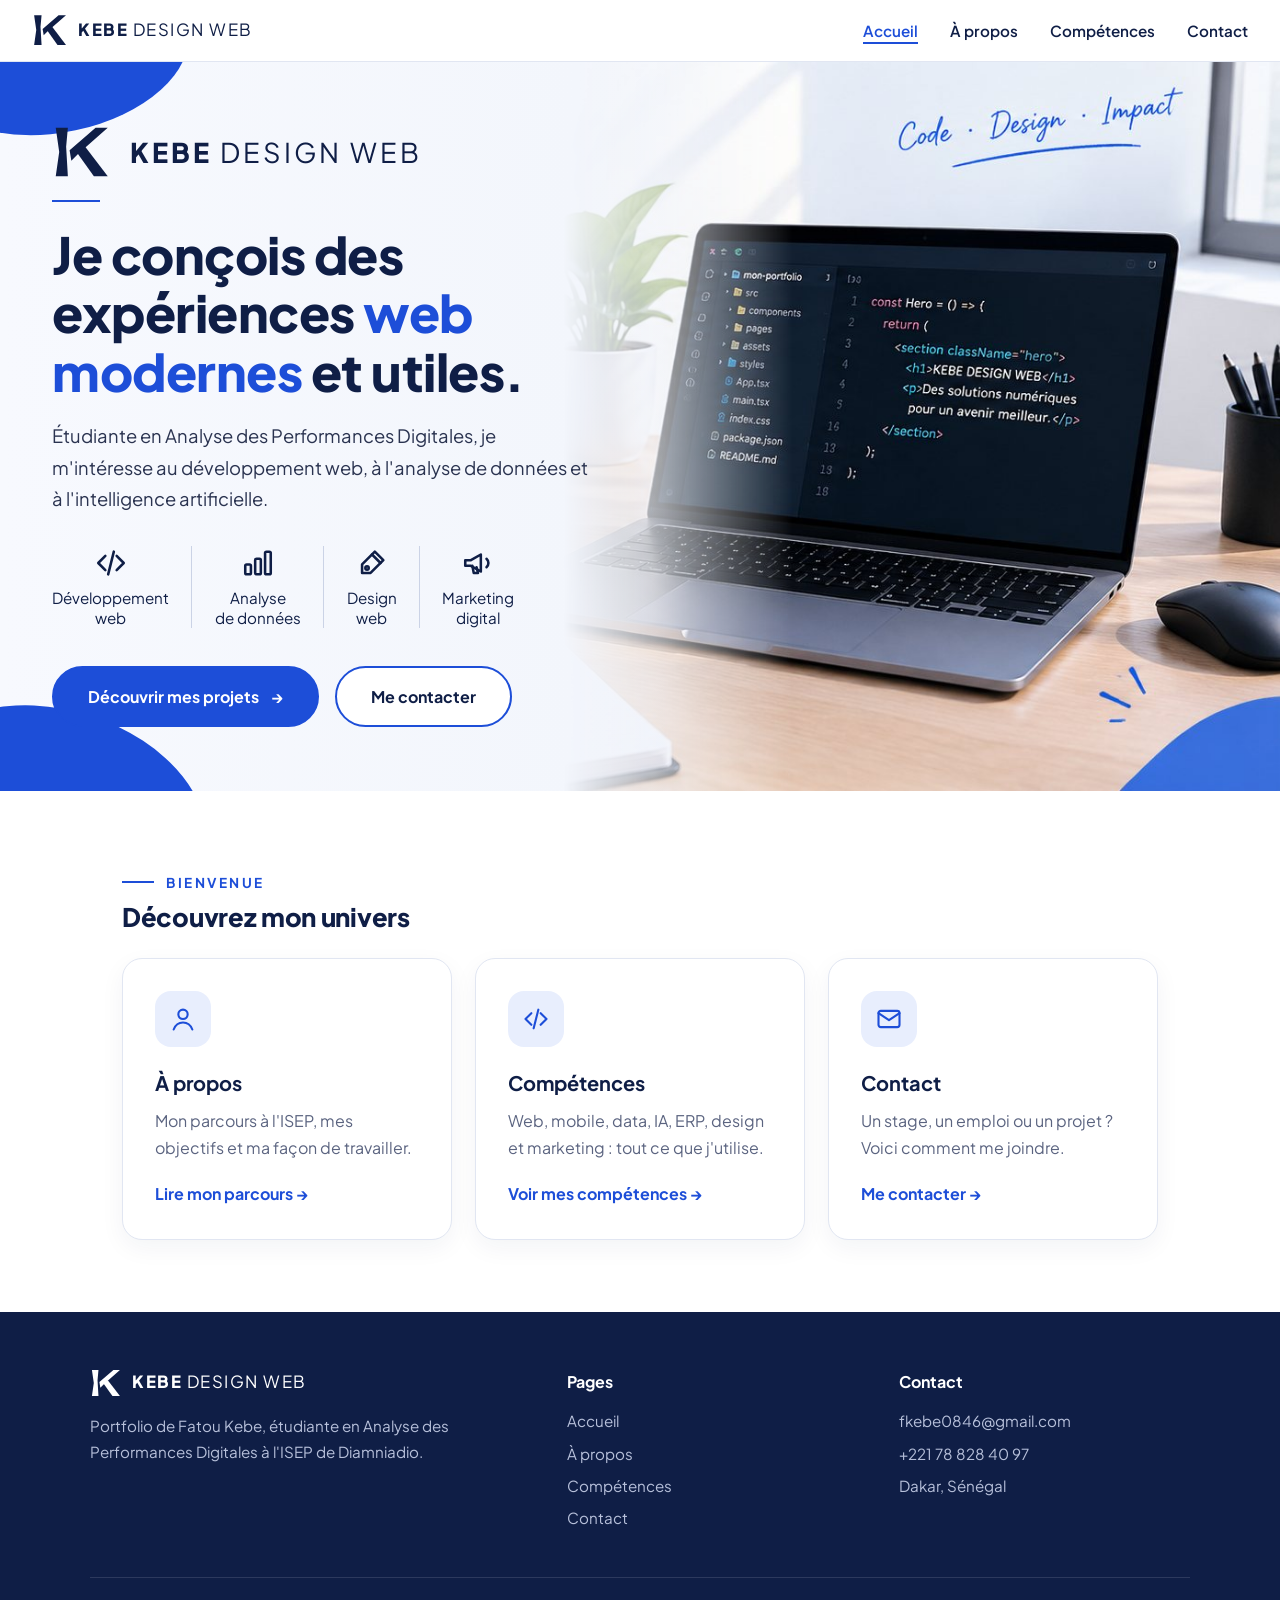
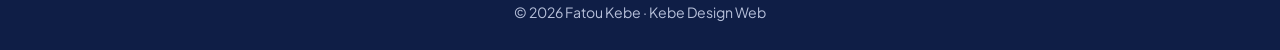
==== commit bfd24192: "Site en 4 pages avec bannières" ====
--- a/index.html
+++ b/index.html
@@ -3,7 +3,7 @@
 <head>
   <meta charset="UTF-8">
   <meta name="viewport" content="width=device-width, initial-scale=1.0">
-  <title>Kebe Design Web</title>
+  <title>Kebe Design Web · Fatou Kebe</title>
   <meta name="description" content="Kebe Design Web, portfolio de Fatou Kebe : développement web, analyse de données, design web et marketing digital.">
   <link rel="preconnect" href="https://fonts.googleapis.com">
   <link rel="preconnect" href="https://fonts.gstatic.com" crossorigin>
@@ -13,11 +13,12 @@
 <body>
 
   <nav>
-    <a href="#accueil" class="logo"><img src="images/logo-k.svg" alt="" width="34" height="32"><span><b>KEBE</b> DESIGN WEB</span></a>
+    <a href="index.html" class="logo"><img src="images/logo-k.svg" alt="" width="34" height="32"><span><b>KEBE</b> DESIGN WEB</span></a>
     <ul id="nav-links">
-      <li><a href="#about">À propos</a></li>
-      <li><a href="#skills">Compétences</a></li>
-      <li><a href="#contact">Contact</a></li>
+      <li><a href="index.html" aria-current="page">Accueil</a></li>
+      <li><a href="about.html">À propos</a></li>
+      <li><a href="competences.html">Compétences</a></li>
+      <li><a href="contact.html">Contact</a></li>
     </ul>
     <div class="burger" id="burger" role="button" tabindex="0" aria-label="Ouvrir le menu">
       <span></span>
@@ -25,7 +26,6 @@
       <span></span>
     </div>
   </nav>
-
   <!-- ===================== BANNIÈRE D'ACCUEIL ===================== -->
   <header class="hero" id="accueil">
     <div class="hero-photo" aria-hidden="true"></div>
@@ -41,149 +41,54 @@
       </ul>
       <div class="hero-btns">
         <a href="https://github.com/Kebe-design-web" class="btn" target="_blank" rel="noopener">Découvrir mes projets <span class="arrow">→</span></a>
-        <a href="#contact" class="btn btn-outline">Me contacter</a>
+        <a href="contact.html" class="btn btn-outline">Me contacter</a>
       </div>
     </div>
   </header>
 
-  <!-- ===================== À PROPOS ===================== -->
-  <div class="page-banner" id="about">
-    <div class="pb-inner">
-      <div class="pb-text">
-        <span class="pb-kicker">À propos</span>
-        <h2>Une passion pour le <span class="blue">numérique</span>.</h2>
-        <p>Qui je suis, ce que j'apprends et ce qui me motive.</p>
-      </div>
-      <div class="pb-visual" aria-hidden="true">
-        <div class="pb-card"><svg viewBox="0 0 24 24" fill="none" stroke="currentColor" stroke-width="1.8" stroke-linecap="round" stroke-linejoin="round"><circle cx="12" cy="8" r="4"/><path d="M4 21c1.5-4 4.5-6 8-6s6.5 2 8 6"/></svg></div>
-        <span class="pb-hand">Apprendre · Créer · Progresser</span>
-      </div>
-    </div>
-  </div>
-  <section class="about fade-in">
-    <p>Je suis étudiant en développement web. J'apprends HTML, CSS, Git et JavaScript pour créer des sites modernes et professionnels.</p>
-  </section>
-
-  <!-- ===================== COMPÉTENCES ===================== -->
-  <div class="page-banner alt" id="skills">
-    <div class="pb-inner">
-      <div class="pb-text">
-        <span class="pb-kicker">Compétences</span>
-        <h2>Mes outils pour <span class="blue">créer</span>.</h2>
-        <p>Les langages et technologies que j'utilise pour concevoir des sites modernes.</p>
-      </div>
-      <div class="pb-visual" aria-hidden="true">
-        <div class="pb-card"><svg viewBox="0 0 24 24" fill="none" stroke="currentColor" stroke-width="1.8" stroke-linecap="round" stroke-linejoin="round"><path d="M8 7l-5 5 5 5M16 7l5 5-5 5M14 4l-4 16"/></svg></div>
-        <span class="pb-hand">Code · Design · Impact</span>
-      </div>
-    </div>
-  </div>
-  <section class="skills fade-in">
-    <div class="skills-grid">
-      <div class="skill-card">
-        <p class="skill-icon">HTML5</p>
-        <div class="progress-bar"><div class="progress" data-width="85"></div></div>
-        <p>85%</p>
-      </div>
-      <div class="skill-card">
-        <p class="skill-icon">CSS3</p>
-        <div class="progress-bar"><div class="progress" data-width="75"></div></div>
-        <p>75%</p>
-      </div>
-      <div class="skill-card">
-        <p class="skill-icon">Git</p>
-        <div class="progress-bar"><div class="progress" data-width="65"></div></div>
-        <p>65%</p>
-      </div>
-      <div class="skill-card">
-        <p class="skill-icon">JS</p>
-        <div class="progress-bar"><div class="progress" data-width="40"></div></div>
-        <p>40%</p>
-      </div>
+  <section class="home-intro fade-in">
+    <span class="pb-kicker">Bienvenue</span>
+    <h2>Découvrez mon univers</h2>
+    <div class="home-cards">
+      <a class="home-card" href="about.html">
+        <span class="hc-icon"><svg viewBox="0 0 24 24" fill="none" stroke="currentColor" stroke-width="1.8" stroke-linecap="round" stroke-linejoin="round"><circle cx="12" cy="8" r="4"/><path d="M4 21c1.5-4 4.5-6 8-6s6.5 2 8 6"/></svg></span>
+        <h3>À propos</h3>
+        <p>Mon parcours à l'ISEP, mes objectifs et ma façon de travailler.</p>
+        <span class="hc-link">Lire mon parcours <span class="arrow">→</span></span>
+      </a>
+      <a class="home-card" href="competences.html">
+        <span class="hc-icon"><svg viewBox="0 0 24 24" fill="none" stroke="currentColor" stroke-width="1.8" stroke-linecap="round" stroke-linejoin="round"><path d="M8 7l-5 5 5 5M16 7l5 5-5 5M14 4l-4 16"/></svg></span>
+        <h3>Compétences</h3>
+        <p>Web, mobile, data, IA, ERP, design et marketing : tout ce que j'utilise.</p>
+        <span class="hc-link">Voir mes compétences <span class="arrow">→</span></span>
+      </a>
+      <a class="home-card" href="contact.html">
+        <span class="hc-icon"><svg viewBox="0 0 24 24" fill="none" stroke="currentColor" stroke-width="1.8" stroke-linecap="round" stroke-linejoin="round"><rect x="3" y="5" width="18" height="14" rx="2"/><path d="M3 7l9 6 9-6"/></svg></span>
+        <h3>Contact</h3>
+        <p>Un stage, un emploi ou un projet ? Voici comment me joindre.</p>
+        <span class="hc-link">Me contacter <span class="arrow">→</span></span>
+      </a>
     </div>
   </section>
 
-  <!-- ===================== CONTACT ===================== -->
-  <div class="page-banner" id="contact">
-    <div class="pb-inner">
-      <div class="pb-text">
-        <span class="pb-kicker">Contact</span>
-        <h2>Travaillons <span class="blue">ensemble</span>.</h2>
-        <p>Un stage, un projet ou une question ? Écrivez-moi, je réponds à tous les messages.</p>
+  <footer>
+    <div class="footer-inner">
+      <div class="footer-brand">
+        <a href="index.html" class="logo logo-light"><img src="images/logo-k-blanc.svg" alt="" width="30" height="28"><span><b>KEBE</b> DESIGN WEB</span></a>
+        <p>Portfolio de Fatou Kebe, étudiante en Analyse des Performances Digitales à l'ISEP de Diamniadio.</p>
       </div>
-      <div class="pb-visual" aria-hidden="true">
-        <div class="pb-card"><svg viewBox="0 0 24 24" fill="none" stroke="currentColor" stroke-width="1.8" stroke-linecap="round" stroke-linejoin="round"><rect x="3" y="5" width="18" height="14" rx="2"/><path d="M3 7l9 6 9-6"/></svg></div>
-        <span class="pb-hand">À très bientôt !</span>
+      <div>
+        <h3>Pages</h3>
+        <ul><li><a href="index.html">Accueil</a></li><li><a href="about.html">À propos</a></li><li><a href="competences.html">Compétences</a></li><li><a href="contact.html">Contact</a></li></ul>
+      </div>
+      <div>
+        <h3>Contact</h3>
+        <ul><li><a href="mailto:fkebe0846@gmail.com">fkebe0846@gmail.com</a></li><li><a href="tel:+221788284097">+221 78 828 40 97</a></li><li>Dakar, Sénégal</li></ul>
       </div>
     </div>
-  </div>
-  <section class="contact fade-in">
-    <p>Email : <a href="mailto:fkebe0846@gmail.com">fkebe0846@gmail.com</a></p>
-    <p>GitHub : <a href="https://github.com/Kebe-design-web">github.com/Kebe-design-web</a></p>
-  </section>
-
-  <footer>
-    <p>&copy; <span id="year">2026</span> Kebe Design Web</p>
+    <p class="footer-bottom">&copy; <span id="year">2026</span> Fatou Kebe · Kebe Design Web</p>
   </footer>
 
-  <script>
-    // Flèche du bouton qui glisse
-    const arrow = document.querySelector('.arrow');
-    setInterval(() => {
-      arrow.style.transform = 'translateX(4px)';
-      setTimeout(() => arrow.style.transform = 'translateX(0)', 400);
-    }, 1200);
-
-    // Apparition au scroll + barres de compétences
-    const observer = new IntersectionObserver((entries) => {
-      entries.forEach(e => {
-        if (e.isIntersecting) {
-          e.target.classList.add('visible');
-          e.target.querySelectorAll('.progress').forEach(bar => {
-            bar.style.width = bar.dataset.width + '%';
-          });
-        }
-      });
-    }, { threshold: 0.2 });
-    document.querySelectorAll('.fade-in, .page-banner').forEach(el => observer.observe(el));
-
-    // Scroll smooth + fermeture du menu mobile
-    const burger = document.getElementById('burger');
-    const navLinks = document.getElementById('nav-links');
-    document.querySelectorAll('a[href^="#"]').forEach(a => {
-      a.addEventListener('click', e => {
-        const target = document.querySelector(a.getAttribute('href'));
-        if (!target) return;
-        e.preventDefault();
-        target.scrollIntoView({ behavior: 'smooth' });
-        navLinks.classList.remove('open');
-        burger.classList.remove('active');
-      });
-    });
-
-    // Menu burger
-    function toggleMenu() {
-      navLinks.classList.toggle('open');
-      burger.classList.toggle('active');
-    }
-    burger.addEventListener('click', toggleMenu);
-    burger.addEventListener('keydown', e => { if (e.key === 'Enter' || e.key === ' ') { e.preventDefault(); toggleMenu(); } });
-
-    // Effet de survol sur les cartes
-    document.querySelectorAll('.skill-card').forEach(card => {
-      card.addEventListener('mousemove', e => {
-        const rect = card.getBoundingClientRect();
-        const x = e.clientX - rect.left - rect.width / 2;
-        const y = e.clientY - rect.top - rect.height / 2;
-        card.style.transform = `perspective(600px) rotateY(${x / 10}deg) rotateX(${-y / 10}deg) translateY(-5px)`;
-      });
-      card.addEventListener('mouseleave', () => {
-        card.style.transform = 'perspective(600px) rotateY(0) rotateX(0) translateY(0)';
-      });
-    });
-
-    document.getElementById('year').textContent = new Date().getFullYear();
-  </script>
-
+  <script src="script.js"></script>
 </body>
 </html>
--- a/style.css
+++ b/style.css
@@ -167,7 +167,7 @@
   margin-bottom: 0.8rem;
 }
 .pb-kicker::before { content: ''; width: 32px; height: 2px; background: var(--blue); }
-.pb-text h2 { font-size: clamp(2rem, 3.6vw, 2.8rem); line-height: 1.15; font-weight: 800; color: var(--navy); margin-bottom: 0.8rem; letter-spacing: -0.5px; }
+.pb-text h1, .pb-text h2 { font-size: clamp(2rem, 3.6vw, 2.8rem); line-height: 1.15; font-weight: 800; color: var(--navy); margin-bottom: 0.8rem; letter-spacing: -0.5px; }
 .pb-text p { color: var(--muted); font-size: 1.1rem; max-width: 520px; }
 
 .pb-visual { position: relative; flex: none; display: flex; flex-direction: column; align-items: center; gap: 1rem; padding-right: 1rem; }
@@ -224,7 +224,7 @@
 .contact a:hover { color: var(--blue); }
 
 /* ---------- Pied de page ---------- */
-footer { background: var(--navy); color: #B7C0DA; text-align: center; padding: 1.6rem; font-size: 0.9rem; }
+
 
 /* ---------- Responsive ---------- */
 @media (max-width: 980px) {
@@ -283,3 +283,156 @@
   .hero-domains li { font-size: 0.74rem; }
 }
 @media (max-width: 700px) { .pb-hand::after { display: none; } }
+
+/* =========================================================
+   Pages : accueil, à propos, compétences, contact
+   ========================================================= */
+nav ul a[aria-current="page"] { color: var(--blue); }
+nav ul a[aria-current="page"]::after { width: 100%; }
+.muted { color: var(--muted); }
+section h2, .sec-title { font-size: 1.6rem; font-weight: 800; color: var(--navy); line-height: 1.2; margin-bottom: 0.9rem; letter-spacing: -0.3px; }
+section > .pb-kicker { margin-bottom: 0.5rem; }
+
+/* ----- Accueil : cartes vers les pages ----- */
+.home-intro { margin-top: 4.5rem; }
+.home-cards { display: grid; grid-template-columns: repeat(3, 1fr); gap: 1.4rem; margin-top: 1.6rem; }
+.home-card {
+  display: flex; flex-direction: column; text-decoration: none; color: inherit;
+  background: #fff; border: 1px solid var(--line); border-radius: 20px; padding: 2rem;
+  box-shadow: 0 8px 24px rgba(15, 30, 70, 0.05);
+  transition: transform 0.3s, box-shadow 0.3s, border-color 0.3s;
+}
+.home-card:hover { border-color: #BCCBF5; box-shadow: 0 20px 44px rgba(29, 78, 216, 0.13); }
+.hc-icon { width: 56px; height: 56px; border-radius: 16px; background: var(--blue-soft); color: var(--blue); display: grid; place-items: center; margin-bottom: 1.2rem; }
+.hc-icon svg { width: 28px; height: 28px; }
+.home-card h3 { font-size: 1.25rem; color: var(--navy); margin-bottom: 0.4rem; }
+.home-card p { color: var(--muted); margin-bottom: 1.2rem; }
+.hc-link { margin-top: auto; font-weight: 700; color: var(--blue); }
+.home-card:hover .arrow { transform: translateX(4px); }
+
+/* ----- À propos ----- */
+.about-grid { display: grid; grid-template-columns: 1.25fr 1fr; gap: 3rem; align-items: start; }
+.about-text h2 { margin-top: 2rem; }
+.about-text h2:first-child { margin-top: 0; }
+.about-text p { margin-bottom: 1rem; font-size: 1.05rem; }
+.about-side { background: #fff; border: 1px solid var(--line); border-radius: 20px; padding: 2rem; box-shadow: 0 8px 24px rgba(15, 30, 70, 0.05); }
+.timeline { list-style: none; border-left: 2px solid var(--line); margin-top: 1.2rem; }
+.timeline li { position: relative; padding: 0 0 1.4rem 1.5rem; }
+.timeline li:last-child { padding-bottom: 0; }
+.timeline li::before { content: ''; position: absolute; left: -7px; top: 7px; width: 12px; height: 12px; border-radius: 50%; background: var(--blue); box-shadow: 0 0 0 4px var(--blue-soft); }
+.timeline .yr { display: block; font-size: 0.8rem; font-weight: 700; color: var(--blue); letter-spacing: 0.5px; }
+.timeline b { display: block; color: var(--navy); overflow-wrap: anywhere; }
+.timeline p { color: var(--muted); font-size: 0.92rem; }
+
+.facts { display: grid; grid-template-columns: repeat(3, 1fr); gap: 1.4rem; margin: 3rem 0; }
+.facts div { background: #fff; border: 1px solid var(--line); border-radius: 20px; padding: 1.6rem; text-align: center; }
+.facts b { display: block; font-size: 2.2rem; font-weight: 800; color: var(--blue); line-height: 1.1; }
+.facts span { color: var(--muted); font-size: 0.95rem; }
+
+.cta-band {
+  position: relative; overflow: hidden;
+  background: var(--navy); color: #fff; border-radius: 24px; padding: 2.6rem 3rem;
+  display: flex; align-items: center; justify-content: space-between; gap: 2rem; flex-wrap: wrap;
+}
+.cta-band::after { content: ''; position: absolute; width: 220px; height: 140px; right: -60px; bottom: -80px; background: var(--blue); border-radius: 50%; transform: rotate(18deg); }
+.cta-band h2 { color: #fff; margin-bottom: 0.3rem; }
+.cta-band p { color: #B7C0DA; }
+.cta-btns { position: relative; z-index: 1; display: flex; gap: 0.8rem; flex-wrap: wrap; }
+.btn-white { background: #fff; color: var(--navy); border-color: #fff; }
+.btn-white:hover { background: var(--blue-soft); border-color: var(--blue-soft); color: var(--navy); }
+.btn-ghost-light { background: transparent; color: #fff; border-color: rgba(255, 255, 255, 0.5); }
+.btn-ghost-light:hover { background: #fff; color: var(--navy); border-color: #fff; }
+
+/* ----- Compétences ----- */
+.skill-domains { display: grid; grid-template-columns: repeat(3, 1fr); gap: 1.4rem; }
+.skill-domain {
+  display: flex; flex-direction: column;
+  background: #fff; border: 1px solid var(--line); border-radius: 20px; padding: 1.8rem;
+  box-shadow: 0 8px 24px rgba(15, 30, 70, 0.05);
+  transition: transform 0.3s, box-shadow 0.3s, border-color 0.3s;
+}
+.skill-domain:hover { border-color: #BCCBF5; box-shadow: 0 20px 44px rgba(29, 78, 216, 0.12); }
+.sd-head { display: flex; align-items: center; gap: 14px; margin-bottom: 0.9rem; }
+.sd-icon { flex: none; width: 48px; height: 48px; border-radius: 14px; background: var(--blue-soft); color: var(--blue); display: grid; place-items: center; }
+.sd-icon svg { width: 25px; height: 25px; }
+.skill-domain h3 { font-size: 1.12rem; color: var(--navy); line-height: 1.25; }
+.skill-domain > p { color: var(--muted); font-size: 0.95rem; margin-bottom: 1.2rem; }
+.tags { list-style: none; display: flex; flex-wrap: wrap; gap: 7px; margin-top: auto; }
+.tags li { font-size: 0.8rem; font-weight: 600; color: var(--navy); background: var(--blue-soft); padding: 4px 12px; border-radius: 999px; }
+
+.skills-extra { display: grid; grid-template-columns: 1fr 1fr; gap: 1.4rem; margin-top: 1.4rem; }
+.extra-card { background: #fff; border: 1px solid var(--line); border-radius: 20px; padding: 1.8rem; }
+.extra-card h2 { font-size: 1.2rem; }
+.extra-card.dark { background: var(--navy); border-color: var(--navy); }
+.extra-card.dark h2 { color: #fff; }
+.extra-card.dark .tags { margin-top: 0.4rem; }
+.extra-card.dark .tags li { background: rgba(255, 255, 255, 0.1); color: #fff; }
+.langs { list-style: none; }
+.langs li { display: flex; justify-content: space-between; gap: 1rem; padding: 0.55rem 0; border-bottom: 1px solid var(--line); }
+.langs li:last-child { border-bottom: 0; }
+.langs b { color: var(--navy); }
+.langs span { color: var(--muted); }
+
+.modules { width: 100%; border-collapse: separate; border-spacing: 0; background: #fff; border: 1px solid var(--line); border-radius: 20px; overflow: hidden; margin-top: 0.6rem; }
+.modules th, .modules td { text-align: left; vertical-align: top; padding: 1rem 1.4rem; border-bottom: 1px solid var(--line); }
+.modules tr:last-child th, .modules tr:last-child td { border-bottom: 0; }
+.modules th { width: 28%; color: var(--navy); background: #F7F9FE; font-weight: 700; }
+.modules td { color: var(--muted); }
+
+/* ----- Contact ----- */
+.contact-grid { display: grid; grid-template-columns: 1fr 1.1fr; gap: 3rem; align-items: start; }
+.contact-grid > div > .muted, .contact-form > .muted { margin-bottom: 1.4rem; }
+.contact-list { display: grid; gap: 0.9rem; }
+.contact-item { display: flex; align-items: center; gap: 1rem; background: #fff; border: 1px solid var(--line); border-radius: 16px; padding: 1rem 1.2rem; transition: border-color 0.2s, box-shadow 0.2s; }
+.contact-item:hover { border-color: #BCCBF5; box-shadow: 0 12px 28px rgba(29, 78, 216, 0.1); }
+.ci-icon { flex: none; width: 46px; height: 46px; border-radius: 14px; background: var(--blue-soft); color: var(--blue); display: grid; place-items: center; }
+.ci-icon svg { width: 22px; height: 22px; }
+.ci-k { display: block; font-size: 0.78rem; font-weight: 700; letter-spacing: 1px; text-transform: uppercase; color: var(--muted); }
+.contact-item a, .contact-item span:not(.ci-k):not(.ci-icon) { color: var(--navy); font-weight: 700; text-decoration: none; overflow-wrap: anywhere; }
+.contact-item a:hover { color: var(--blue); }
+.contact-btns { display: flex; gap: 0.8rem; flex-wrap: wrap; margin-top: 1.6rem; }
+
+.contact-form { background: #fff; border: 1px solid var(--line); border-radius: 20px; padding: 2rem; box-shadow: 0 12px 32px rgba(15, 30, 70, 0.07); }
+.contact-form label { display: block; font-weight: 700; font-size: 0.9rem; color: var(--navy); margin: 1rem 0 0.35rem; }
+.contact-form input, .contact-form textarea {
+  width: 100%; font: inherit; color: var(--text); background: #F9FAFD;
+  padding: 0.8rem 1rem; border: 1.5px solid var(--line); border-radius: 12px; transition: border-color 0.2s, box-shadow 0.2s;
+}
+.contact-form textarea { resize: vertical; min-height: 130px; }
+.contact-form input:focus, .contact-form textarea:focus { outline: none; border-color: var(--blue); box-shadow: 0 0 0 4px var(--blue-soft); background: #fff; }
+.contact-form .btn { margin-top: 1.4rem; cursor: pointer; font: inherit; font-weight: 700; }
+.form-note { margin-top: 0.9rem; font-size: 0.9rem; }
+.form-note.error { color: #B42323; }
+.form-note.ok { color: var(--blue); }
+
+/* ----- Pied de page ----- */
+footer { background: var(--navy); color: #B7C0DA; padding: 3.5rem 2rem 1.6rem; font-size: 0.95rem; }
+.footer-inner { max-width: 1100px; margin: 0 auto; display: grid; grid-template-columns: 1.5fr 1fr 1fr; gap: 2.5rem; }
+.logo-light { color: #fff; margin-bottom: 1rem; }
+.footer-brand p { max-width: 36ch; }
+footer h3 { color: #fff; font-size: 1rem; margin-bottom: 0.8rem; }
+footer ul { list-style: none; }
+footer li { margin-bottom: 0.4rem; }
+footer a { color: #B7C0DA; text-decoration: none; }
+footer a:hover { color: #fff; }
+.footer-bottom { max-width: 1100px; margin: 2.5rem auto 0; padding-top: 1.4rem; border-top: 1px solid rgba(255, 255, 255, 0.12); text-align: center; font-size: 0.88rem; }
+
+/* ----- Responsive des pages ----- */
+@media (max-width: 980px) {
+  .home-cards, .skill-domains { grid-template-columns: 1fr 1fr; }
+  .about-grid, .contact-grid { grid-template-columns: 1fr; gap: 2.2rem; }
+}
+@media (max-width: 700px) {
+  .home-cards, .skill-domains, .skills-extra, .facts { grid-template-columns: 1fr; }
+  .facts { gap: 0.9rem; }
+  .cta-band { padding: 2rem 1.5rem; }
+  .cta-btns .btn, .contact-btns .btn { flex: 1; justify-content: center; }
+  .contact-form, .about-side { padding: 1.5rem; }
+  .modules th, .modules td { display: block; width: 100%; }
+  .modules th { border-bottom: 0; padding-bottom: 0.2rem; }
+  .footer-inner { grid-template-columns: 1fr; gap: 1.8rem; }
+}
+@media (max-width: 700px) {
+  .contact-btns, .cta-btns { flex-direction: column; width: 100%; }
+  .cta-btns .btn, .contact-btns .btn { width: 100%; padding: 14px 24px; }
+}
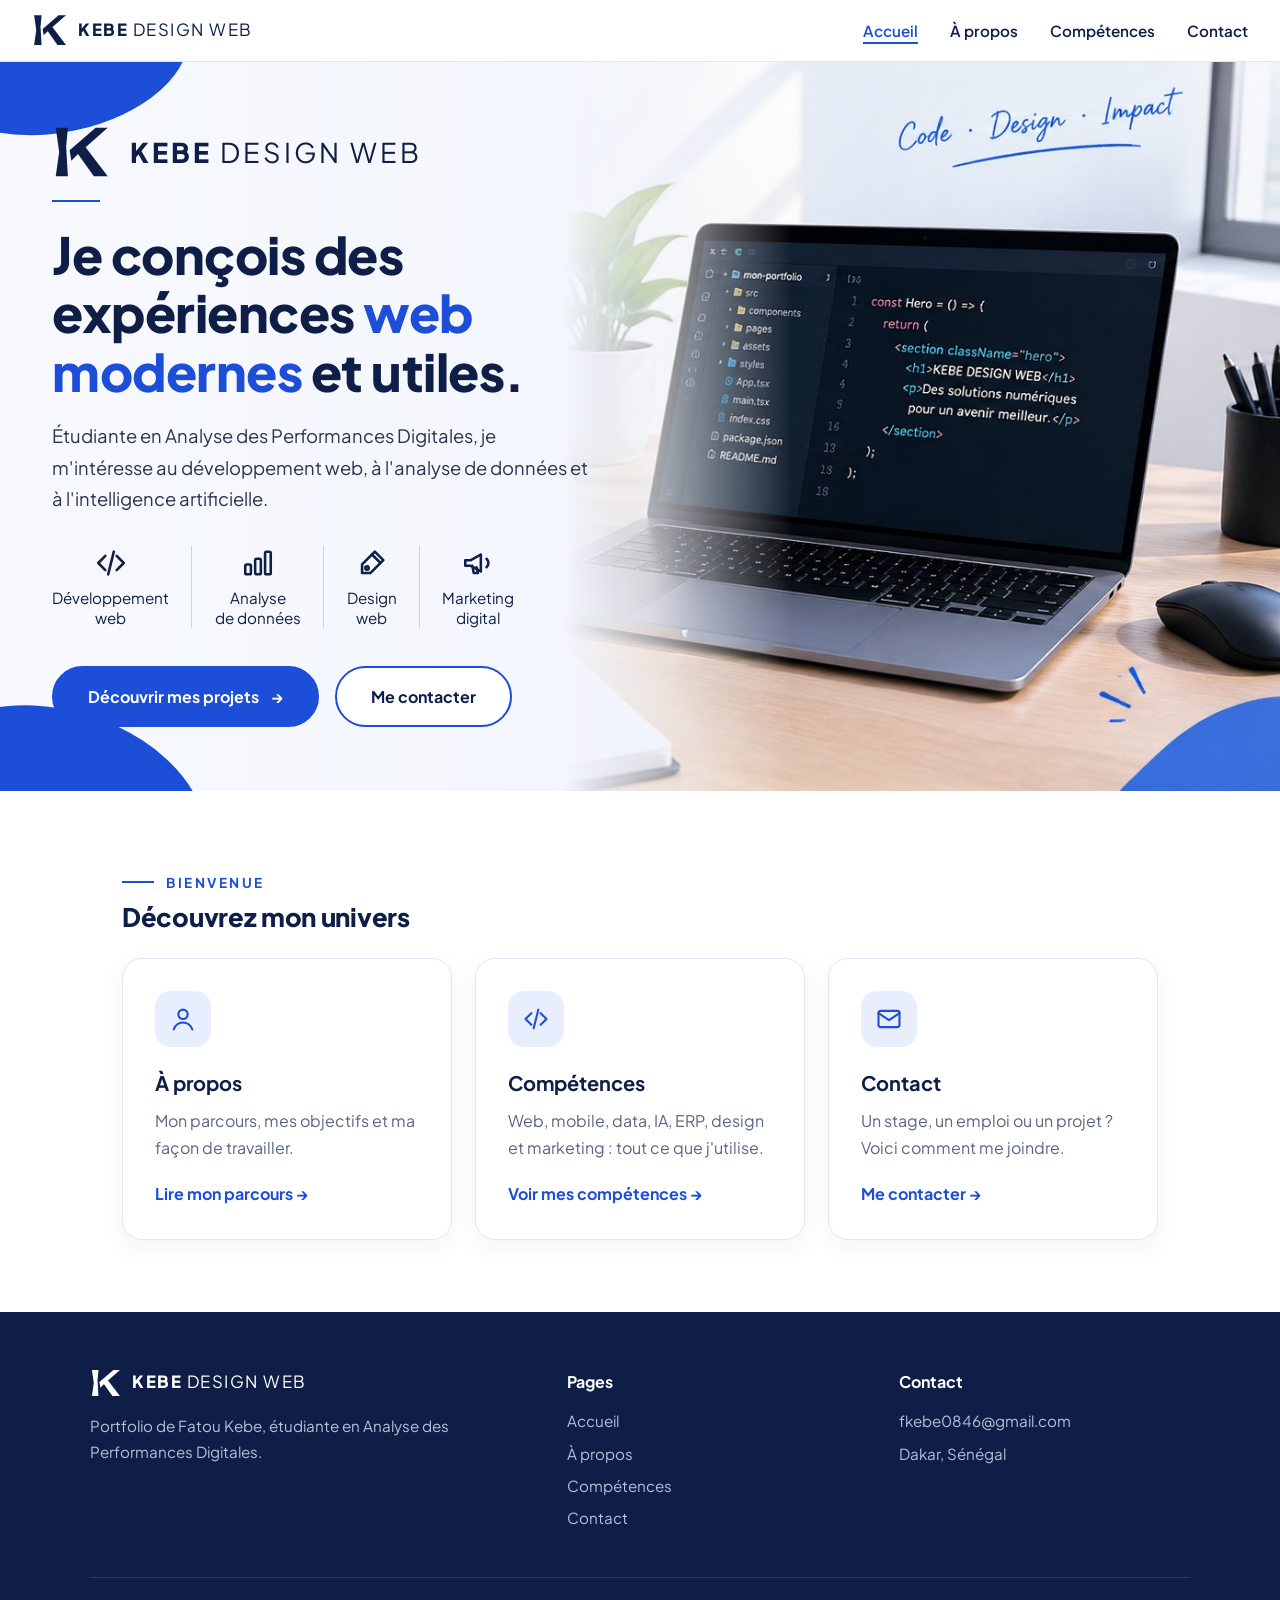
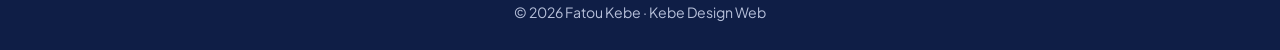
==== commit 7cc86713: "Retrait ISEP, modules et téléphone" ====
--- a/index.html
+++ b/index.html
@@ -53,7 +53,7 @@
       <a class="home-card" href="about.html">
         <span class="hc-icon"><svg viewBox="0 0 24 24" fill="none" stroke="currentColor" stroke-width="1.8" stroke-linecap="round" stroke-linejoin="round"><circle cx="12" cy="8" r="4"/><path d="M4 21c1.5-4 4.5-6 8-6s6.5 2 8 6"/></svg></span>
         <h3>À propos</h3>
-        <p>Mon parcours à l'ISEP, mes objectifs et ma façon de travailler.</p>
+        <p>Mon parcours, mes objectifs et ma façon de travailler.</p>
         <span class="hc-link">Lire mon parcours <span class="arrow">→</span></span>
       </a>
       <a class="home-card" href="competences.html">
@@ -75,7 +75,7 @@
     <div class="footer-inner">
       <div class="footer-brand">
         <a href="index.html" class="logo logo-light"><img src="images/logo-k-blanc.svg" alt="" width="30" height="28"><span><b>KEBE</b> DESIGN WEB</span></a>
-        <p>Portfolio de Fatou Kebe, étudiante en Analyse des Performances Digitales à l'ISEP de Diamniadio.</p>
+        <p>Portfolio de Fatou Kebe, étudiante en Analyse des Performances Digitales.</p>
       </div>
       <div>
         <h3>Pages</h3>
@@ -83,7 +83,7 @@
       </div>
       <div>
         <h3>Contact</h3>
-        <ul><li><a href="mailto:fkebe0846@gmail.com">fkebe0846@gmail.com</a></li><li><a href="tel:+221788284097">+221 78 828 40 97</a></li><li>Dakar, Sénégal</li></ul>
+        <ul><li><a href="mailto:fkebe0846@gmail.com">fkebe0846@gmail.com</a></li><li>Dakar, Sénégal</li></ul>
       </div>
     </div>
     <p class="footer-bottom">&copy; <span id="year">2026</span> Fatou Kebe · Kebe Design Web</p>
--- a/style.css
+++ b/style.css
@@ -436,3 +436,102 @@
   .contact-btns, .cta-btns { flex-direction: column; width: 100%; }
   .cta-btns .btn, .contact-btns .btn { width: 100%; padding: 14px 24px; }
 }
+
+/* ----- Compétences : version détaillée ----- */
+.key-skills { list-style: none; display: grid; grid-template-columns: repeat(4, 1fr); gap: 1rem; margin: 1.2rem 0 1.6rem; }
+.key-skills li { background: #fff; border: 1px solid var(--line); border-left: 4px solid var(--blue); border-radius: 14px; padding: 0.9rem 1.1rem; }
+.key-skills b { display: block; color: var(--navy); font-size: 1.05rem; }
+.key-skills span { color: var(--muted); font-size: 0.85rem; }
+.jump { display: flex; flex-wrap: wrap; gap: 0.5rem; }
+.jump a { font-size: 0.85rem; font-weight: 600; color: var(--navy); text-decoration: none; background: #fff; border: 1px solid var(--line); padding: 6px 14px; border-radius: 999px; transition: all 0.2s; }
+.jump a:hover { background: var(--blue); color: #fff; border-color: var(--blue); }
+.skill-domains.two { grid-template-columns: repeat(2, 1fr); }
+.skill-domain { scroll-margin-top: 90px; }
+.skill-domain .sd-head { align-items: flex-start; margin-bottom: 1.2rem; }
+.skill-domain .sd-head p { color: var(--muted); font-size: 0.92rem; margin-top: 0.2rem; }
+.sd-group { margin-bottom: 1rem; }
+.sd-group .tags { margin-top: 0.4rem; }
+.sd-label { display: block; font-size: 0.75rem; font-weight: 700; letter-spacing: 1px; text-transform: uppercase; color: var(--blue); }
+.sd-real { margin-top: auto; padding-top: 1rem; border-top: 1px dashed var(--line); }
+.sd-real ul { list-style: none; margin-top: 0.4rem; }
+.sd-real li { position: relative; padding-left: 1.2rem; font-size: 0.9rem; color: var(--text); margin-bottom: 0.3rem; }
+.sd-real li::before { content: ''; position: absolute; left: 0; top: 0.6rem; width: 7px; height: 7px; border-radius: 50%; background: var(--blue); }
+#erp { border: 2px solid var(--blue); box-shadow: 0 16px 40px rgba(29, 78, 216, 0.12); }
+@media (max-width: 980px) { .key-skills { grid-template-columns: repeat(2, 1fr); } }
+@media (max-width: 700px) { .skill-domains.two { grid-template-columns: 1fr; } .key-skills { grid-template-columns: 1fr 1fr; } }
+
+/* ----- Bannière de la page Compétences ----- */
+.skills-hero { min-height: 560px; display: flex; align-items: center; }
+.skills-hero::before { top: -90px; right: auto; left: 52%; width: 300px; height: 160px; z-index: 0; }
+.skills-hero::after { bottom: -110px; left: -80px; width: 320px; height: 220px; }
+.skh-photo {
+  position: absolute; top: 0; right: 0; bottom: 0; width: 36%;
+  background: url('images/banniere-competences.jpg') left center / cover no-repeat;
+  -webkit-mask-image: linear-gradient(90deg, transparent 0%, #000 28%);
+  mask-image: linear-gradient(90deg, transparent 0%, #000 28%);
+}
+.skh-inner {
+  position: relative; z-index: 1; width: 100%; max-width: 1400px; margin: 0 auto;
+  padding: 3.5rem 2rem; display: grid; grid-template-columns: 1.05fr 1fr; gap: 2.5rem; align-items: center;
+  padding-right: 36%;
+}
+.skh-brand { display: flex; align-items: center; gap: 14px; color: var(--navy); margin-bottom: 2.2rem; }
+.skh-brand span { display: block; font-size: 1.45rem; letter-spacing: 2px; line-height: 1.1; }
+.skh-brand b { font-weight: 800; }
+.skh-brand small { display: block; font-size: 0.66rem; letter-spacing: 3px; text-transform: uppercase; color: var(--muted); margin-top: 4px; }
+.skh-kicker { flex-direction: row-reverse; letter-spacing: 4px; }
+.skh-kicker::before { width: 48px; }
+.skills-hero h1 { font-size: clamp(2rem, 3.2vw, 2.9rem); }
+.skills-hero .pb-text p { color: var(--text); font-size: 1.05rem; max-width: 520px; }
+.skh-motto { display: inline-flex; align-items: center; gap: 14px; margin-top: 2.4rem; font-size: 0.78rem; letter-spacing: 3px; text-transform: uppercase; color: var(--muted); }
+.skh-motto::before { content: ''; width: 84px; height: 2px; background: var(--blue); }
+.skh-cards { display: grid !important; grid-template-columns: 1fr 1fr; gap: 1rem; padding: 0 !important; align-items: stretch !important; }
+.skh-card {
+  background: rgba(255, 255, 255, 0.85); backdrop-filter: blur(6px);
+  border: 1px solid var(--line); border-radius: 22px; padding: 1.5rem;
+  box-shadow: 0 14px 34px rgba(15, 30, 70, 0.06);
+  transition: transform 0.3s, box-shadow 0.3s;
+}
+.skh-card:hover { transform: translateY(-4px); box-shadow: 0 20px 44px rgba(15, 30, 70, 0.12); }
+.skh-ic { width: 54px; height: 54px; border-radius: 14px; display: grid; place-items: center; color: #fff; margin-bottom: 1rem; }
+.skh-ic svg { width: 28px; height: 28px; }
+.skh-card h3 { color: var(--navy); font-size: 1.08rem; margin-bottom: 0.3rem; }
+.skh-card p { color: var(--muted); font-size: 0.9rem; line-height: 1.5; }
+
+@media (max-width: 1180px) {
+  .skh-photo { display: none; }
+  .skh-inner { padding-right: 2rem; max-width: 1100px; }
+  .skills-hero::before { left: auto; right: -60px; }
+}
+@media (max-width: 860px) {
+  .skh-inner { grid-template-columns: 1fr; padding: 3rem 1.5rem; }
+  .skills-hero::after { width: 180px; height: 120px; bottom: -70px; }
+}
+@media (max-width: 480px) {
+  .skh-cards { grid-template-columns: 1fr; }
+  .skh-brand span { font-size: 1.15rem; }
+}
+/* ajustements bannière Compétences */
+.skills-hero::before { left: auto; right: -70px; top: -100px; width: 280px; height: 150px; }
+.skills-hero::after { width: 220px; height: 150px; bottom: -105px; left: -70px; }
+.skh-photo { width: 33%; }
+.skh-inner { padding-right: calc(33% + 1rem); grid-template-columns: 1fr 1.05fr; gap: 2rem; }
+.skh-card { padding: 1.25rem 1.3rem; }
+.skh-ic { width: 46px; height: 46px; border-radius: 12px; margin-bottom: 0.8rem; }
+.skh-ic svg { width: 24px; height: 24px; }
+.skh-card h3 { font-size: 1rem; }
+.skh-card p { font-size: 0.84rem; }
+@media (max-width: 1180px) { .skh-inner { padding-right: 2rem; } }
+@media (max-width: 860px) {
+  .skh-inner { grid-template-columns: 1fr; padding: 3rem 1.5rem; gap: 2rem; }
+  .skh-brand { margin-bottom: 1.6rem; }
+}
+@media (max-width: 480px) {
+  .skh-cards { grid-template-columns: 1fr 1fr; gap: 0.7rem; }
+  .skh-card { padding: 1rem; border-radius: 16px; }
+  .skh-card h3 { font-size: 0.92rem; }
+  .skh-card p { font-size: 0.78rem; }
+  .skh-brand small { letter-spacing: 1.5px; font-size: 0.6rem; }
+  .skh-motto { letter-spacing: 2px; }
+  .skh-motto::before { width: 40px; }
+}
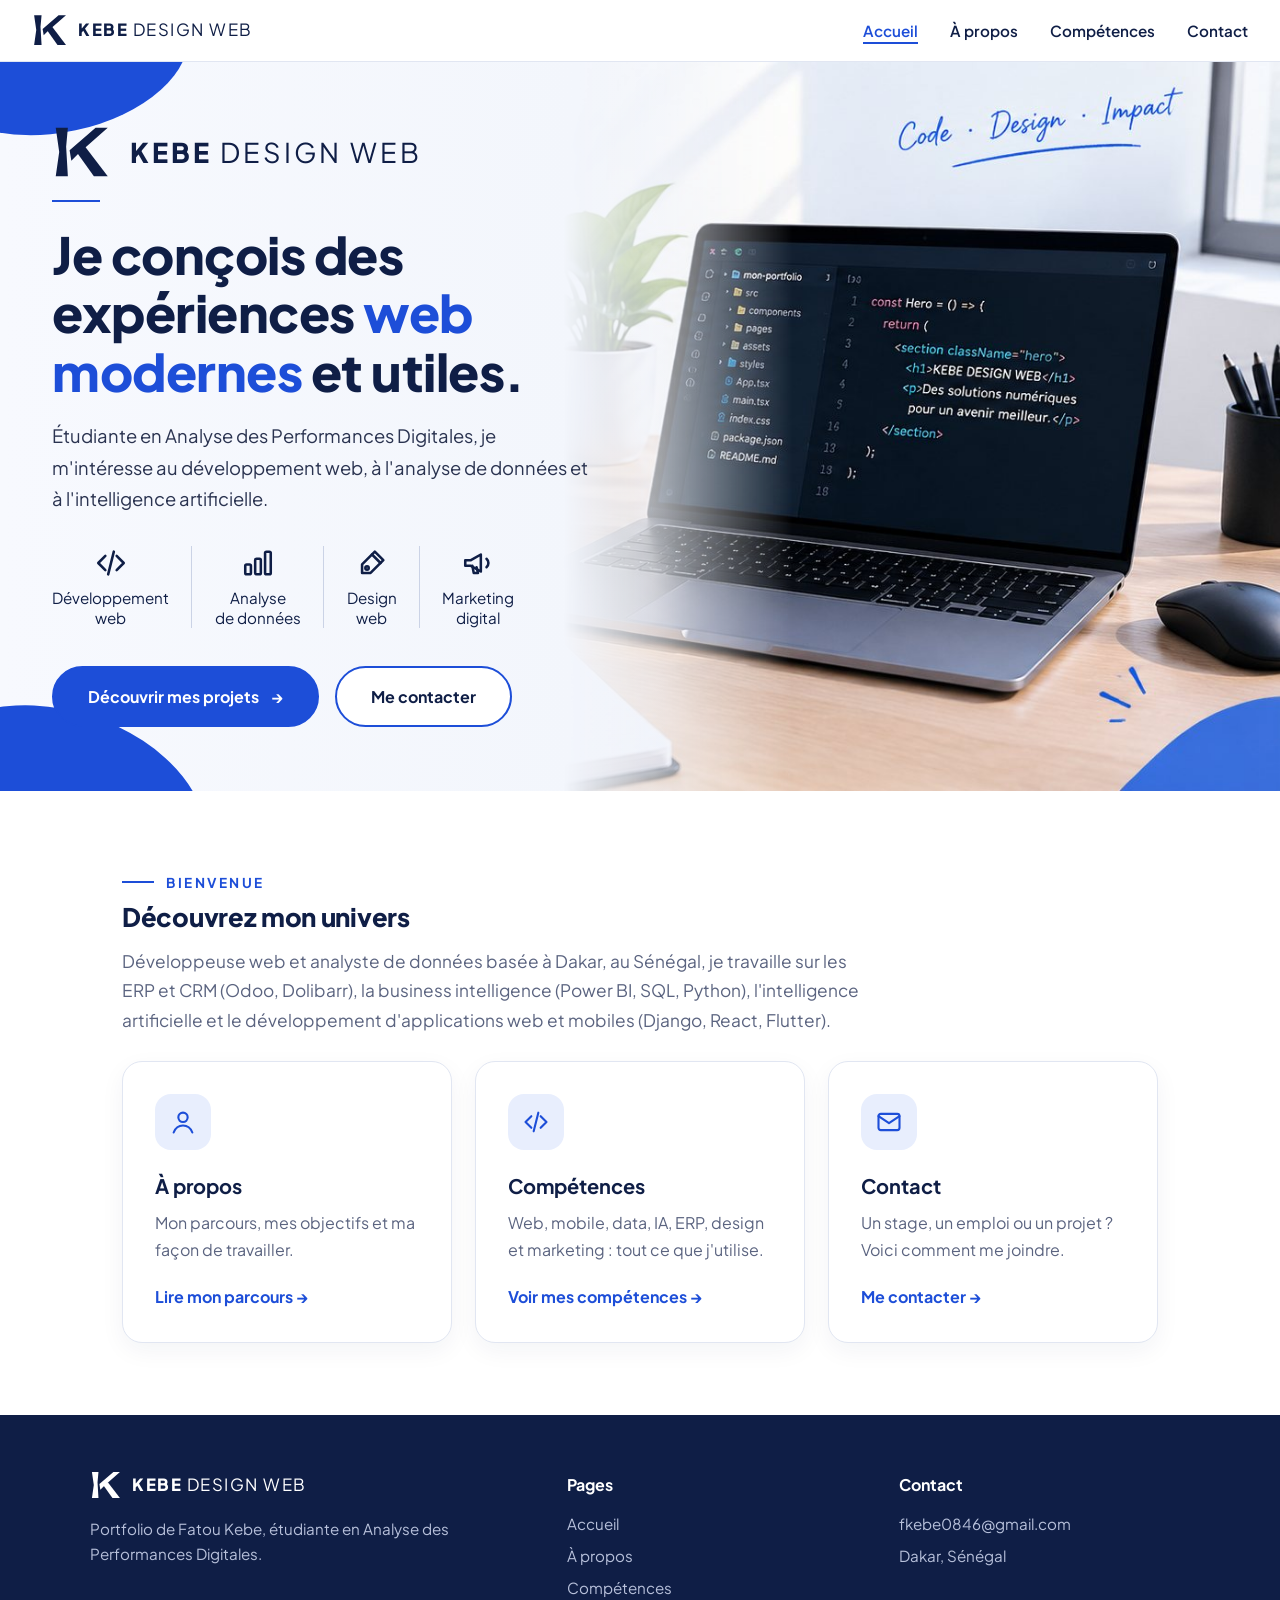
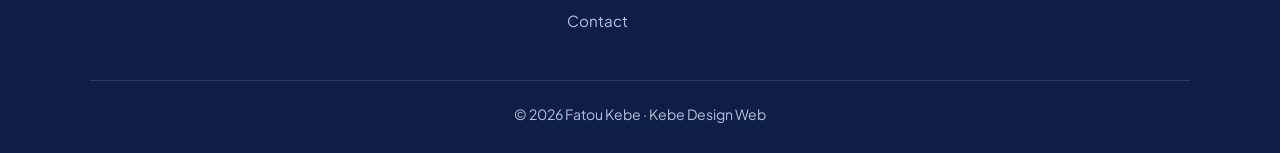
==== commit 4eb0dfae: "Référencement Google et aperçu réseaux" ====
--- a/index.html
+++ b/index.html
@@ -3,8 +3,23 @@
 <head>
   <meta charset="UTF-8">
   <meta name="viewport" content="width=device-width, initial-scale=1.0">
-  <title>Kebe Design Web · Fatou Kebe</title>
-  <meta name="description" content="Kebe Design Web, portfolio de Fatou Kebe : développement web, analyse de données, design web et marketing digital.">
+  <title>Fatou Kebe · Développeuse web, analyste de données et ERP Odoo à Dakar</title>
+  <meta name="description" content="Portfolio de Fatou Kebe, développeuse web et analyste de données à Dakar (Sénégal) : Odoo, Dolibarr, Power BI, Python, Django, React, intelligence artificielle et marketing digital.">
+  <meta name="author" content="Fatou Kebe">
+  <meta name="robots" content="index, follow">
+  <link rel="canonical" href="https://kebe-design-web.github.io/mon-portfolio/">
+  <meta property="og:type" content="website">
+  <meta property="og:locale" content="fr_FR">
+  <meta property="og:site_name" content="Kebe Design Web">
+  <meta property="og:title" content="Fatou Kebe · Développeuse web, analyste de données et ERP Odoo à Dakar">
+  <meta property="og:description" content="Portfolio de Fatou Kebe, développeuse web et analyste de données à Dakar (Sénégal) : Odoo, Dolibarr, Power BI, Python, Django, React, intelligence artificielle et marketing digital.">
+  <meta property="og:url" content="https://kebe-design-web.github.io/mon-portfolio/">
+  <meta property="og:image" content="https://kebe-design-web.github.io/mon-portfolio/images/apercu-partage.jpg">
+  <meta property="og:image:width" content="1200">
+  <meta property="og:image:height" content="630">
+  <meta name="twitter:card" content="summary_large_image">
+  <link rel="icon" href="images/logo-k.svg" type="image/svg+xml">
+  <script type="application/ld+json">{"@context": "https://schema.org", "@type": "Person", "name": "Fatou Kebe", "url": "https://kebe-design-web.github.io/mon-portfolio/", "email": "mailto:fkebe0846@gmail.com", "jobTitle": "Développeuse web et analyste de données", "address": {"@type": "PostalAddress", "addressLocality": "Dakar", "addressCountry": "SN"}, "sameAs": ["https://github.com/Kebe-design-web"], "knowsAbout": ["Odoo", "Dolibarr", "ERP", "CRM", "Power BI", "Analyse de données", "Python", "SQL", "Intelligence artificielle", "Machine learning", "Django", "React", "Flutter", "PostgreSQL", "Figma", "SEO", "Marketing digital"]}</script>
   <link rel="preconnect" href="https://fonts.googleapis.com">
   <link rel="preconnect" href="https://fonts.gstatic.com" crossorigin>
   <link href="https://fonts.googleapis.com/css2?family=Plus+Jakarta+Sans:wght@400;500;600;700;800&family=Caveat:wght@500;700&display=swap" rel="stylesheet">
@@ -49,6 +64,7 @@
   <section class="home-intro fade-in">
     <span class="pb-kicker">Bienvenue</span>
     <h2>Découvrez mon univers</h2>
+    <p class="home-lead">Développeuse web et analyste de données basée à Dakar, au Sénégal, je travaille sur les ERP et CRM (Odoo, Dolibarr), la business intelligence (Power BI, SQL, Python), l'intelligence artificielle et le développement d'applications web et mobiles (Django, React, Flutter).</p>
     <div class="home-cards">
       <a class="home-card" href="about.html">
         <span class="hc-icon"><svg viewBox="0 0 24 24" fill="none" stroke="currentColor" stroke-width="1.8" stroke-linecap="round" stroke-linejoin="round"><circle cx="12" cy="8" r="4"/><path d="M4 21c1.5-4 4.5-6 8-6s6.5 2 8 6"/></svg></span>
--- a/style.css
+++ b/style.css
@@ -535,3 +535,4 @@
   .skh-motto { letter-spacing: 2px; }
   .skh-motto::before { width: 40px; }
 }
+.home-lead { color: var(--muted); font-size: 1.08rem; max-width: 760px; margin-bottom: 0.4rem; }
